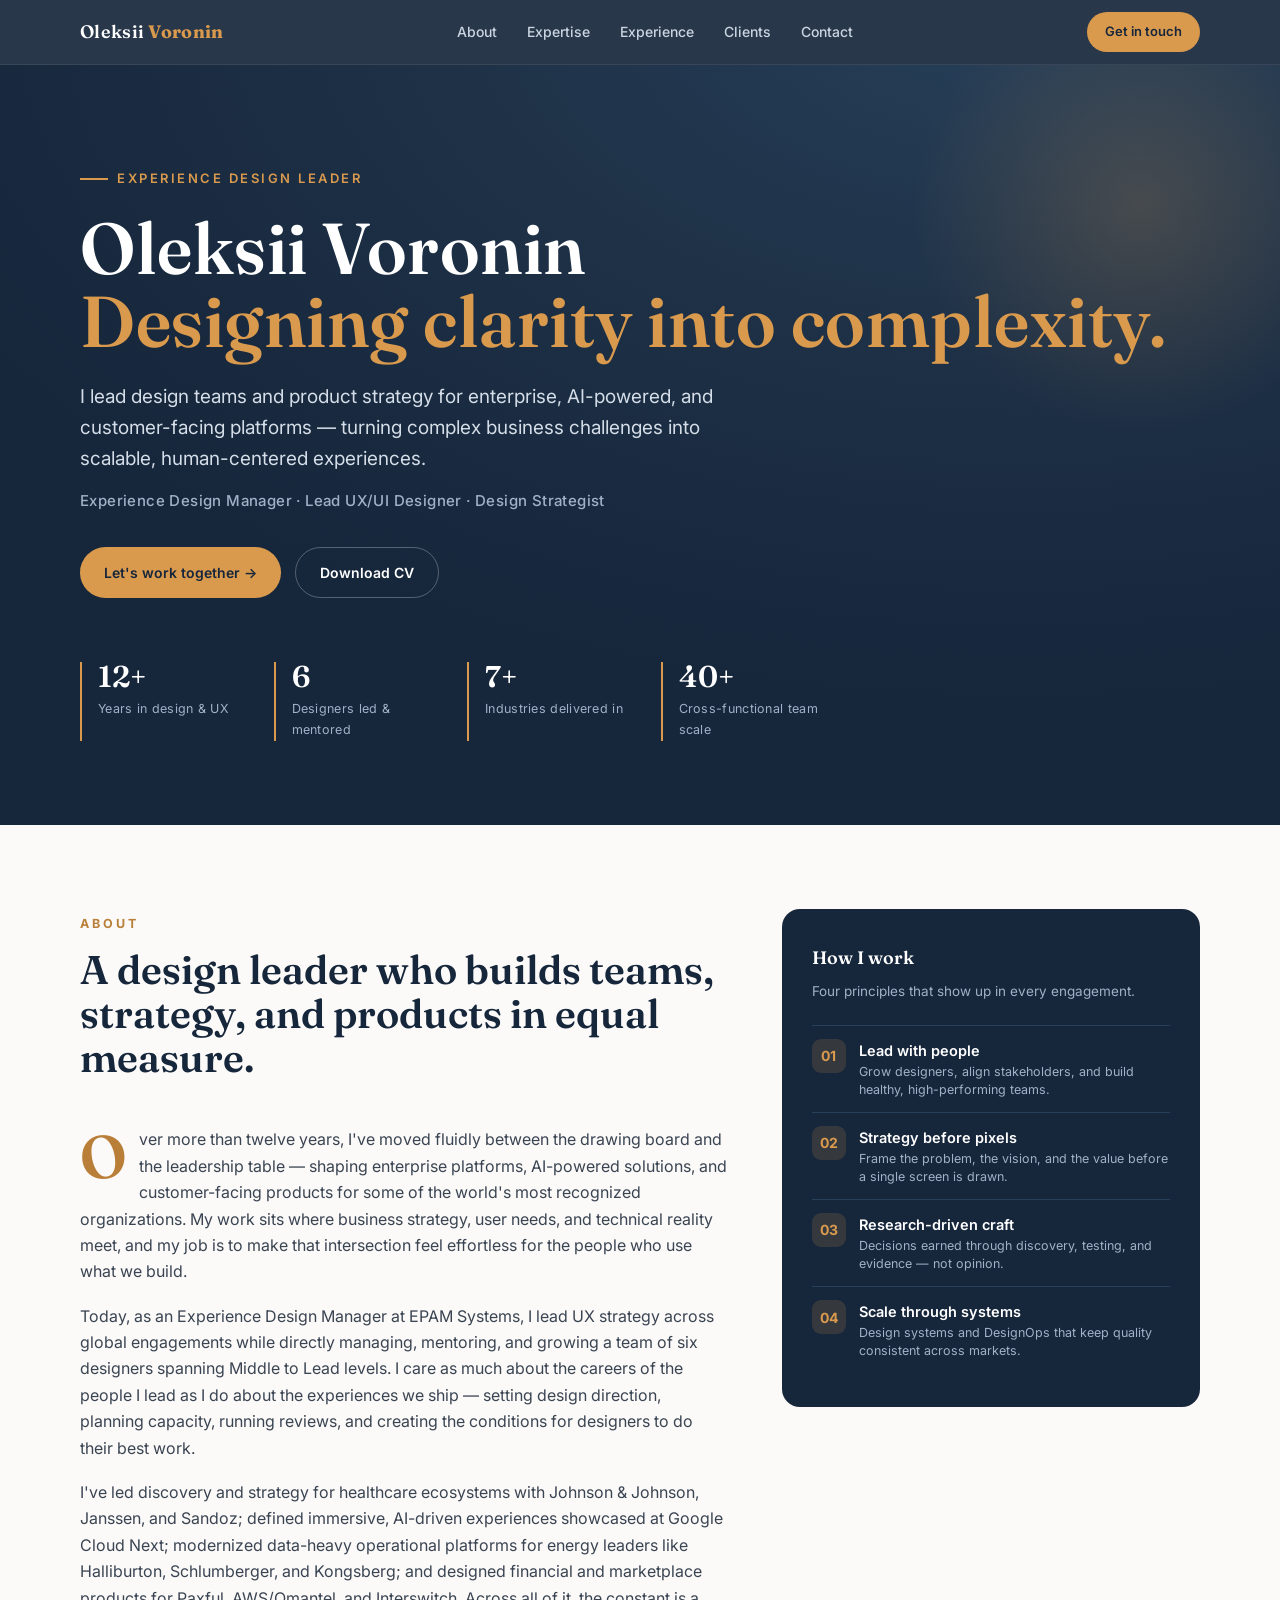
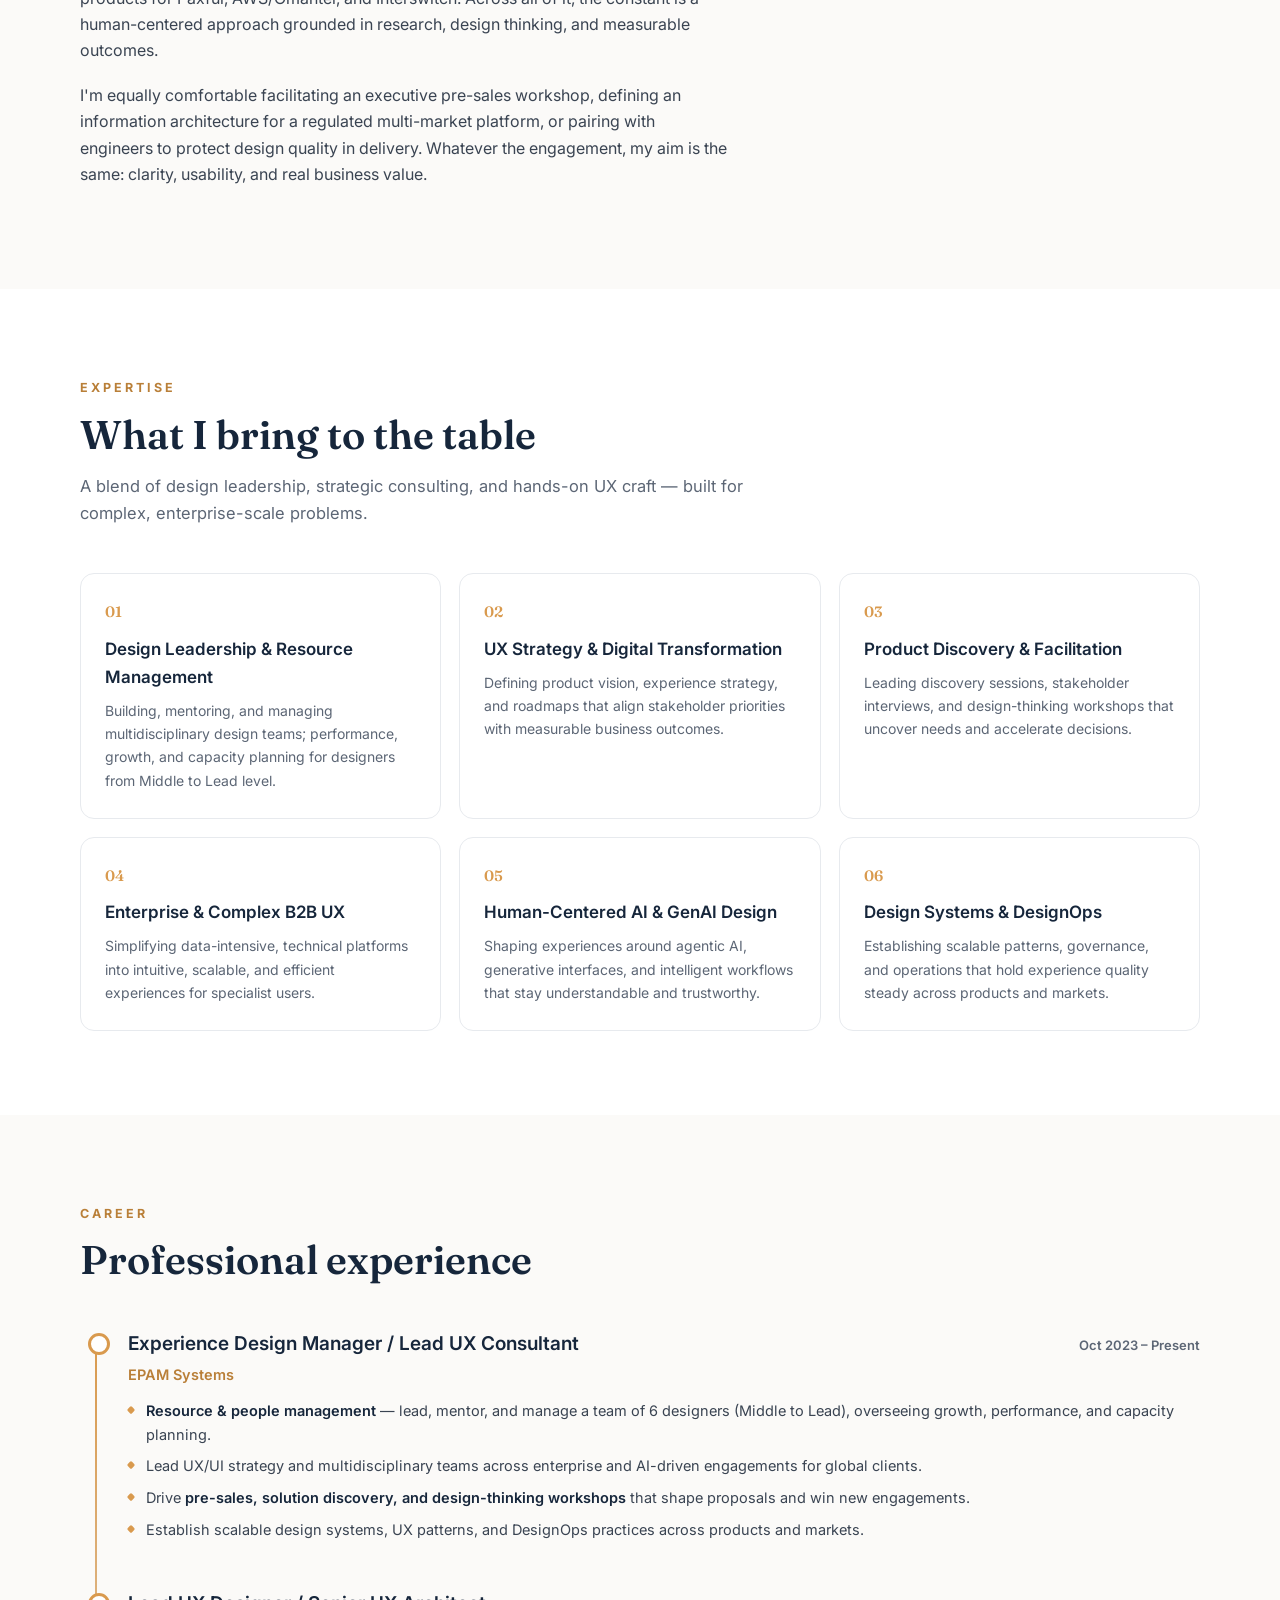
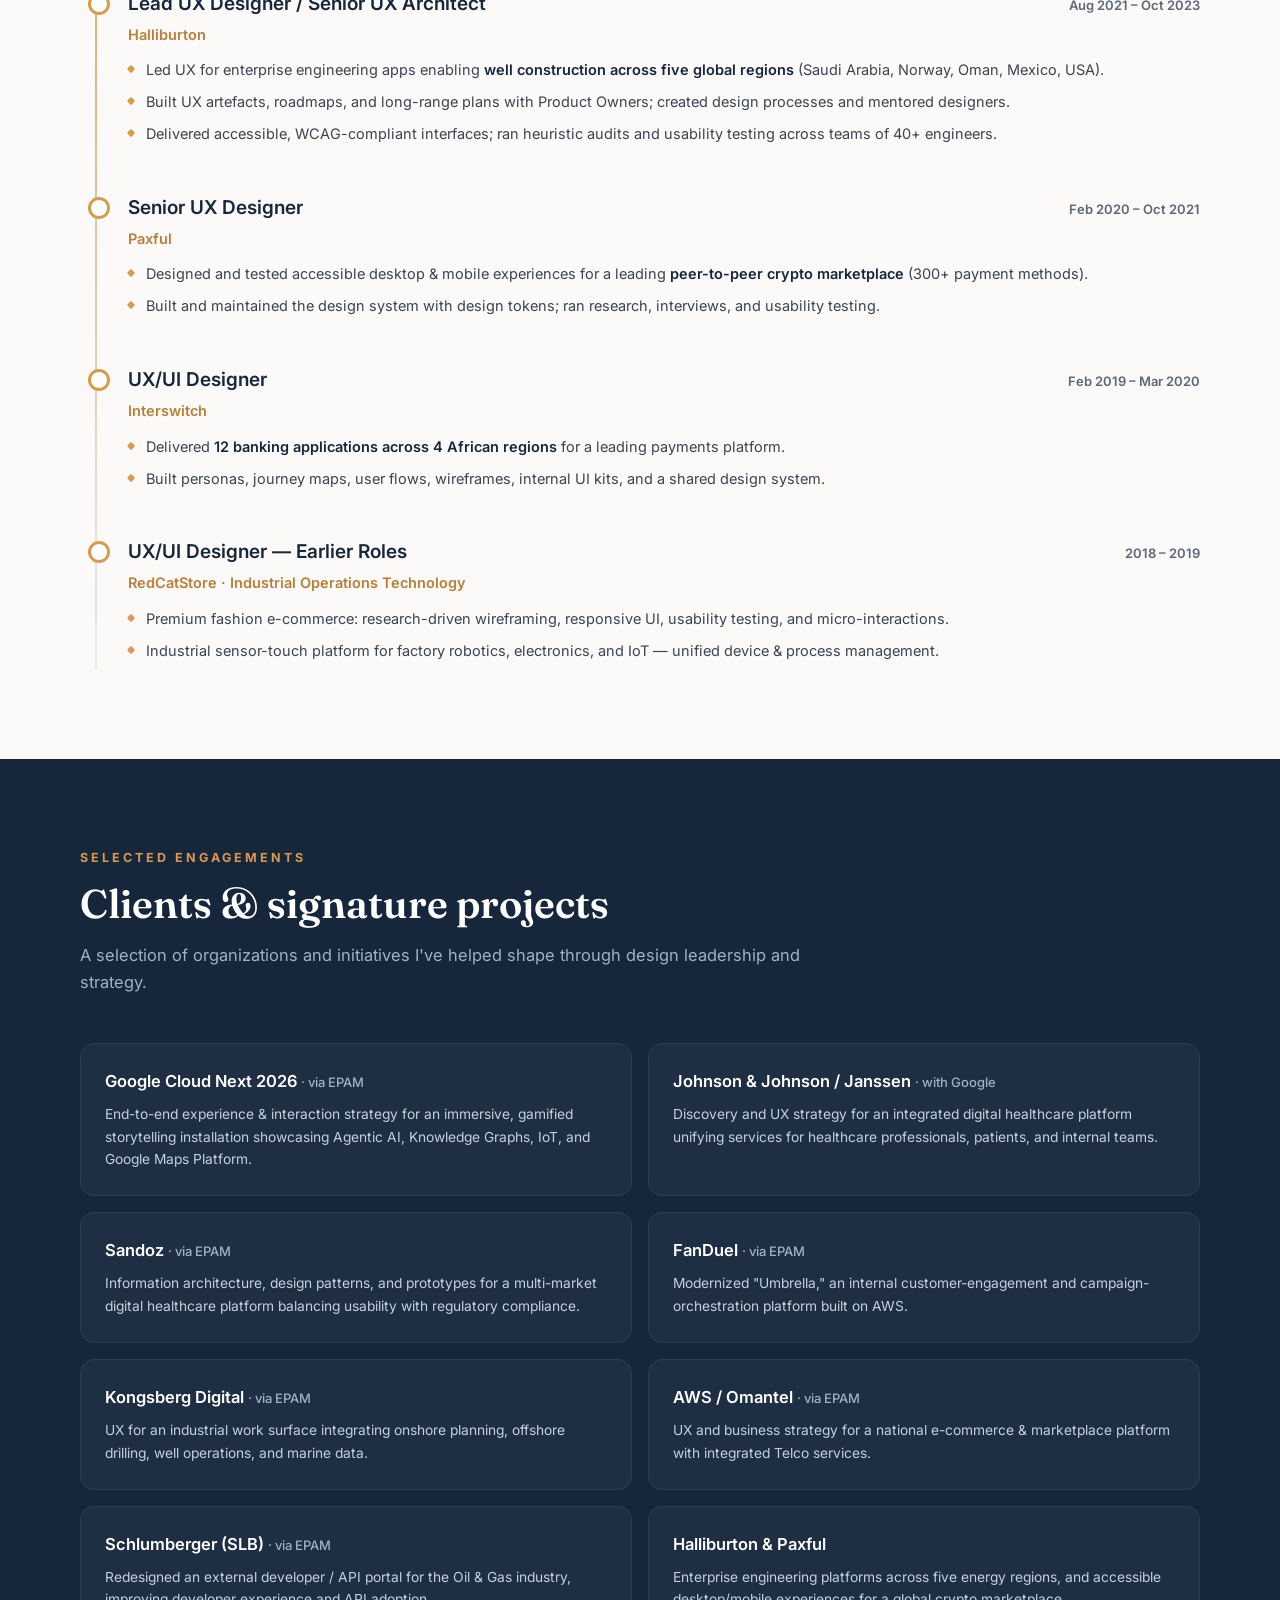
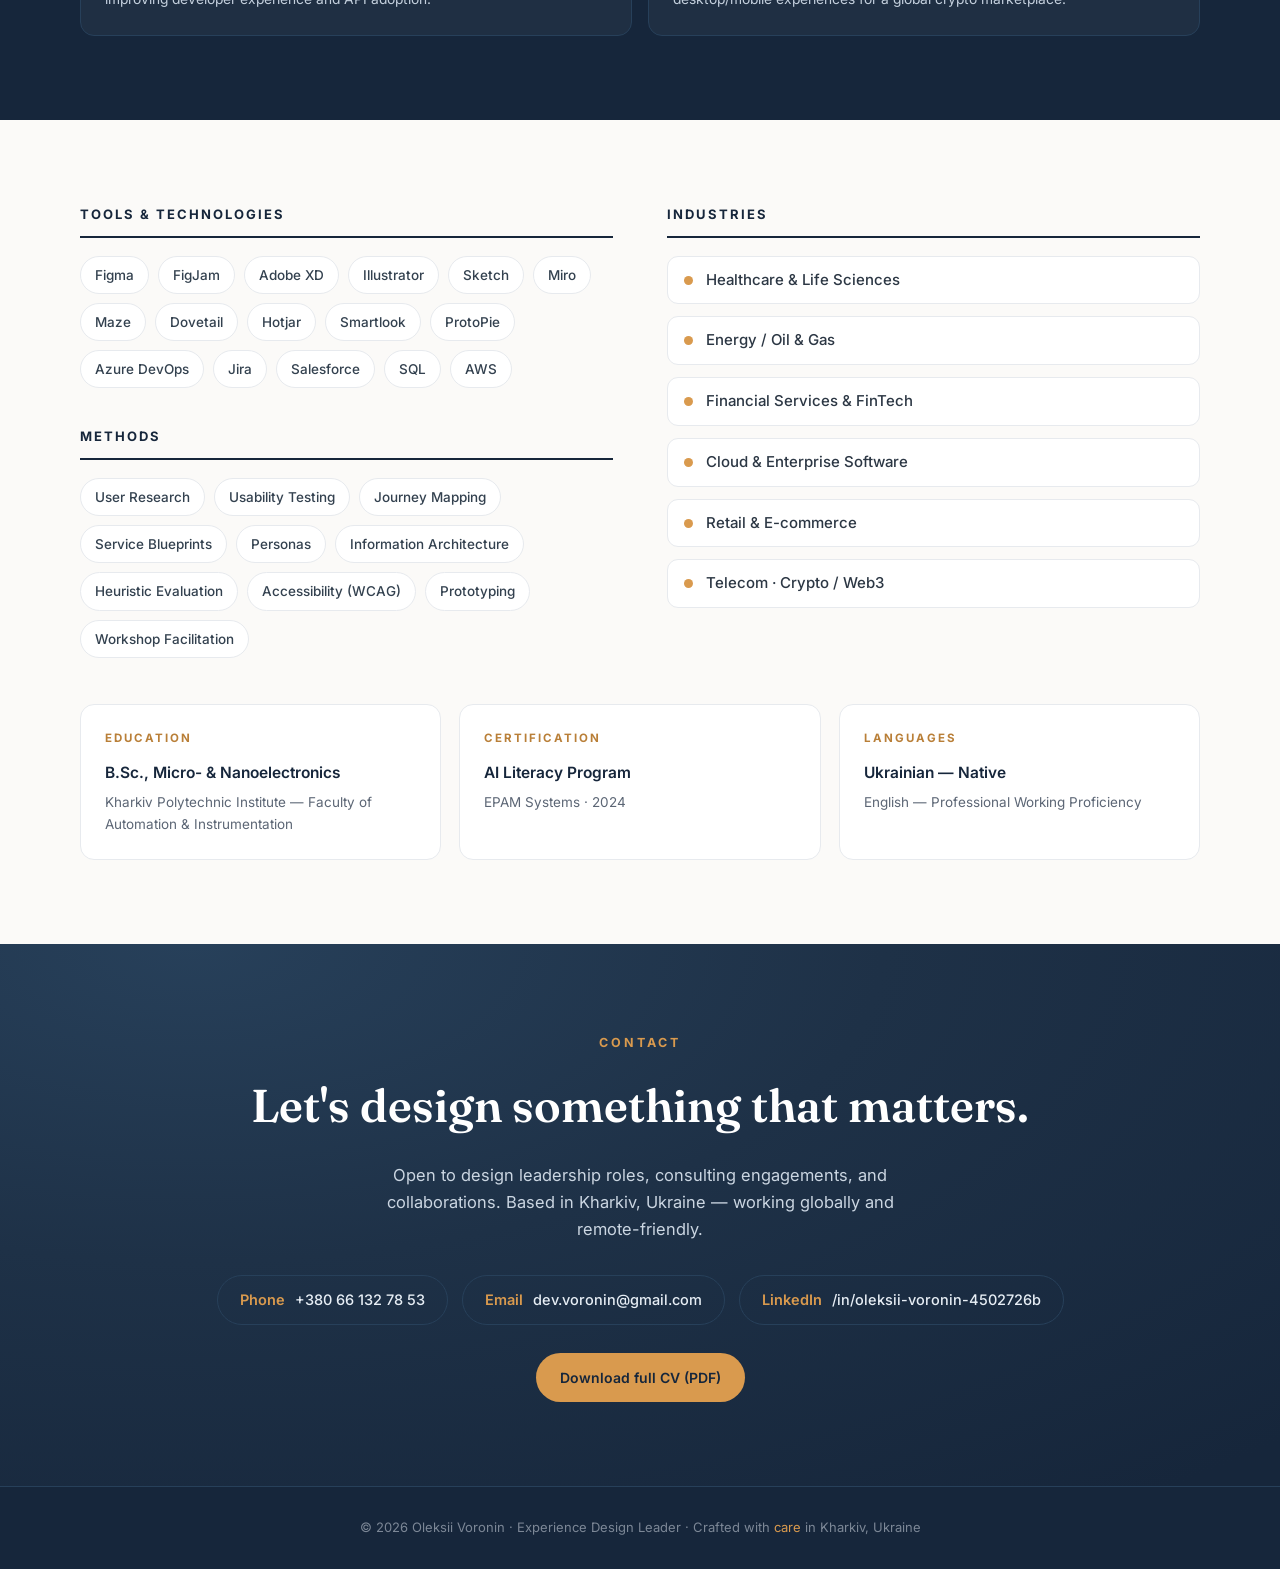
==== index.html @ dc17d619 "Add files via upload" ====
<!DOCTYPE html>
<html lang="en">
<head>
<meta charset="utf-8">
<meta name="viewport" content="width=device-width, initial-scale=1">
<title>Oleksii Voronin — Experience Design Leader</title>
<meta name="description" content="Oleksii Voronin — Experience Design Manager & Lead UX/UI Designer with 12+ years across enterprise, AI, and customer-facing products.">
<link rel="preconnect" href="https://fonts.googleapis.com">
<link rel="preconnect" href="https://fonts.gstatic.com" crossorigin>
<link href="https://fonts.googleapis.com/css2?family=Fraunces:opsz,wght@9..144,400;9..144,500;9..144,600;9..144,700&family=Inter:wght@400;500;600;700&display=swap" rel="stylesheet">
<style>
  :root{
    --ink:#16263B; --ink-2:#1E3147; --ink-3:#27405A;
    --accent:#D99A4E; --accent-deep:#B97F38; --accent-soft:#F2D9B5;
    --text:#222A35; --muted:#5C6675; --soft:#7C8796;
    --line:#E7EAEE; --bg:#FBFAF8; --card:#FFFFFF;
    --side-muted:#9FB2C6;
  }
  *{ box-sizing:border-box; margin:0; padding:0; }
  html{ scroll-behavior:smooth; }
  body{ font-family:'Inter',system-ui,sans-serif; color:var(--text); background:var(--bg); line-height:1.65; -webkit-font-smoothing:antialiased; }
  h1,h2,h3,.display{ font-family:'Fraunces',Georgia,serif; }
  a{ color:inherit; text-decoration:none; }
  .wrap{ width:min(1120px,92vw); margin:0 auto; }
  .accent{ color:var(--accent); }

  /* ---------- NAV ---------- */
  nav{ position:sticky; top:0; z-index:50; background:rgba(22,38,59,.92); backdrop-filter:blur(10px); border-bottom:1px solid rgba(255,255,255,.08); }
  nav .wrap{ display:flex; align-items:center; justify-content:space-between; height:64px; }
  .brand{ font-family:'Fraunces',serif; font-weight:600; color:#fff; font-size:18px; letter-spacing:.3px; }
  .brand b{ color:var(--accent); }
  .nav-links{ display:flex; gap:30px; }
  .nav-links a{ color:#CBD6E2; font-size:14px; font-weight:500; transition:color .2s; }
  .nav-links a:hover{ color:var(--accent); }
  .nav-cta{ background:var(--accent); color:var(--ink)!important; padding:9px 18px; border-radius:30px; font-weight:600; font-size:13px; transition:transform .2s,background .2s; }
  .nav-cta:hover{ background:var(--accent-soft); transform:translateY(-1px); }
  @media(max-width:760px){ .nav-links{ display:none; } }

  /* ---------- HERO ---------- */
  .hero{ position:relative; color:#fff; overflow:hidden;
    background:radial-gradient(120% 120% at 80% -10%, var(--ink-3) 0%, var(--ink-2) 38%, var(--ink) 78%); }
  .hero::after{ content:''; position:absolute; right:-120px; top:-120px; width:520px; height:520px; border-radius:50%;
    background:radial-gradient(circle, rgba(217,154,78,.20), transparent 62%); pointer-events:none; }
  .hero .wrap{ padding:96px 0 84px; position:relative; z-index:2; }
  .eyebrow{ display:inline-flex; align-items:center; gap:9px; color:var(--accent); font-size:13px; font-weight:600; letter-spacing:2.5px; text-transform:uppercase; margin-bottom:22px; }
  .eyebrow::before{ content:''; width:28px; height:2px; background:var(--accent); }
  .hero h1{ font-weight:600; font-size:clamp(40px,6.4vw,72px); line-height:1.02; letter-spacing:.5px; }
  .hero h1 .l2{ color:var(--accent); }
  .hero .lead{ margin-top:22px; max-width:640px; font-size:clamp(16px,2vw,19px); color:#D5DEE8; font-weight:400; }
  .hero .role-line{ margin-top:14px; font-size:15px; color:var(--side-muted); font-weight:500; letter-spacing:.4px; }
  .hero-cta{ margin-top:34px; display:flex; gap:14px; flex-wrap:wrap; }
  .btn{ display:inline-flex; align-items:center; gap:9px; padding:13px 24px; border-radius:32px; font-weight:600; font-size:14px; transition:transform .2s,background .2s,border-color .2s; }
  .btn-primary{ background:var(--accent); color:var(--ink); }
  .btn-primary:hover{ background:var(--accent-soft); transform:translateY(-2px); }
  .btn-ghost{ border:1.5px solid rgba(255,255,255,.28); color:#fff; }
  .btn-ghost:hover{ border-color:var(--accent); color:var(--accent); transform:translateY(-2px); }

  .stats{ margin-top:64px; display:grid; grid-template-columns:repeat(4,1fr); gap:14px; max-width:760px; }
  .stat{ border-left:2px solid var(--accent); padding-left:16px; }
  .stat .n{ font-family:'Fraunces',serif; font-weight:600; font-size:30px; color:#fff; line-height:1; }
  .stat .t{ font-size:12.5px; color:var(--side-muted); margin-top:7px; letter-spacing:.3px; }
  @media(max-width:680px){ .stats{ grid-template-columns:repeat(2,1fr); gap:26px 14px; } }

  /* ---------- SECTIONS ---------- */
  section{ padding:84px 0; }
  .sec-head{ margin-bottom:46px; max-width:720px; }
  .kicker{ display:inline-block; color:var(--accent-deep); font-size:12.5px; font-weight:700; letter-spacing:3px; text-transform:uppercase; margin-bottom:14px; }
  .sec-head h2{ font-size:clamp(28px,4vw,40px); font-weight:600; color:var(--ink); line-height:1.1; }
  .sec-head p{ margin-top:16px; color:var(--muted); font-size:16.5px; }

  /* ABOUT */
  .about-grid{ display:grid; grid-template-columns:1.55fr 1fr; gap:54px; align-items:start; }
  @media(max-width:860px){ .about-grid{ grid-template-columns:1fr; gap:40px; } }
  .about-body p{ color:#3A4452; font-size:16px; margin-bottom:18px; }
  .about-body p:first-child::first-letter{ font-family:'Fraunces',serif; font-weight:600; font-size:60px; float:left; line-height:.82; padding:6px 12px 0 0; color:var(--accent-deep); }
  .pillars{ background:var(--ink); border-radius:18px; padding:34px 30px; color:#fff; position:sticky; top:88px; }
  .pillars h3{ font-size:18px; font-weight:600; margin-bottom:8px; }
  .pillars .ps{ color:var(--side-muted); font-size:13.5px; margin-bottom:22px; }
  .pill{ display:flex; gap:13px; padding:13px 0; border-top:1px solid var(--ink-3); }
  .pill .ic{ flex:0 0 34px; height:34px; border-radius:9px; background:rgba(217,154,78,.16); color:var(--accent); display:flex; align-items:center; justify-content:center; font-weight:700; font-size:14px; }
  .pill .pt{ font-weight:600; font-size:14.5px; }
  .pill .pd{ color:var(--side-muted); font-size:12.5px; line-height:1.45; }

  /* EXPERTISE */
  .exp-wrap{ background:#fff; }
  .grid3{ display:grid; grid-template-columns:repeat(3,1fr); gap:18px; }
  @media(max-width:860px){ .grid3{ grid-template-columns:1fr; } }
  .ecard{ background:var(--card); border:1px solid var(--line); border-radius:14px; padding:26px 24px; transition:transform .22s,box-shadow .22s,border-color .22s; }
  .ecard:hover{ transform:translateY(-4px); box-shadow:0 18px 40px -22px rgba(22,38,59,.35); border-color:var(--accent-soft); }
  .ecard .num{ font-family:'Fraunces',serif; color:var(--accent); font-size:15px; font-weight:600; }
  .ecard h3{ font-family:'Inter',sans-serif; font-size:17px; font-weight:600; color:var(--ink); margin:10px 0 8px; }
  .ecard p{ color:var(--muted); font-size:14px; }

  /* EXPERIENCE TIMELINE */
  .tl{ position:relative; margin-left:8px; }
  .tl::before{ content:''; position:absolute; left:7px; top:6px; bottom:6px; width:2px; background:linear-gradient(var(--accent),var(--line)); }
  .titem{ position:relative; padding:0 0 38px 40px; }
  .titem::before{ content:''; position:absolute; left:0; top:5px; width:16px; height:16px; border-radius:50%; background:#fff; border:3px solid var(--accent); }
  .titem:last-child{ padding-bottom:4px; }
  .t-top{ display:flex; justify-content:space-between; gap:16px; flex-wrap:wrap; align-items:baseline; }
  .t-role{ font-size:19px; font-weight:600; color:var(--ink); font-family:'Inter',sans-serif; }
  .t-date{ font-size:13px; color:var(--muted); font-weight:600; white-space:nowrap; }
  .t-org{ color:var(--accent-deep); font-weight:600; font-size:14.5px; margin:3px 0 12px; }
  .t-list{ list-style:none; }
  .t-list li{ position:relative; padding-left:18px; margin-bottom:8px; color:#3A4452; font-size:14.5px; }
  .t-list li::before{ content:''; position:absolute; left:0; top:8px; width:6px; height:6px; background:var(--accent); border-radius:1.5px; transform:rotate(45deg); }
  .t-list li b{ color:var(--ink); font-weight:600; }

  /* ENGAGEMENTS */
  .eng-wrap{ background:var(--ink); color:#fff; }
  .eng-wrap .kicker{ color:var(--accent); }
  .eng-wrap .sec-head h2{ color:#fff; }
  .eng-wrap .sec-head p{ color:var(--side-muted); }
  .grid2{ display:grid; grid-template-columns:repeat(2,1fr); gap:16px; }
  @media(max-width:760px){ .grid2{ grid-template-columns:1fr; } }
  .gcard{ background:rgba(255,255,255,.04); border:1px solid var(--ink-3); border-radius:14px; padding:24px; transition:background .22s,transform .22s,border-color .22s; }
  .gcard:hover{ background:rgba(217,154,78,.08); border-color:var(--accent); transform:translateY(-3px); }
  .gcard .cli{ font-size:16.5px; font-weight:600; color:#fff; }
  .gcard .cli .via{ color:var(--side-muted); font-weight:500; font-size:13px; }
  .gcard p{ color:#C4D0DD; font-size:13.8px; margin-top:8px; }

  /* SKILLS / INDUSTRIES split */
  .split{ display:grid; grid-template-columns:1fr 1fr; gap:54px; }
  @media(max-width:860px){ .split{ grid-template-columns:1fr; gap:40px; } }
  .mini-h{ font-size:13px; font-weight:700; letter-spacing:2px; text-transform:uppercase; color:var(--ink); margin-bottom:18px; padding-bottom:10px; border-bottom:2px solid var(--ink); }
  .chips{ display:flex; flex-wrap:wrap; gap:9px; }
  .c{ border:1px solid var(--line); background:#fff; color:#33414F; font-size:13.5px; font-weight:500; padding:7px 14px; border-radius:30px; transition:border-color .2s,color .2s; }
  .c:hover{ border-color:var(--accent); color:var(--accent-deep); }
  .ind-list{ display:grid; gap:12px; }
  .ind{ display:flex; align-items:center; gap:13px; font-size:15px; color:#2C3744; font-weight:500; padding:11px 16px; background:#fff; border:1px solid var(--line); border-radius:11px; }
  .ind .dot{ width:9px; height:9px; border-radius:50%; background:var(--accent); flex:none; }

  /* FACTS strip (edu/lang/cert) */
  .facts{ display:grid; grid-template-columns:repeat(3,1fr); gap:18px; margin-top:46px; }
  @media(max-width:760px){ .facts{ grid-template-columns:1fr; } }
  .fact{ background:#fff; border:1px solid var(--line); border-radius:14px; padding:24px; }
  .fact .fh{ color:var(--accent-deep); font-size:11.5px; font-weight:700; letter-spacing:2px; text-transform:uppercase; margin-bottom:12px; }
  .fact .fm{ font-weight:600; color:var(--ink); font-size:15.5px; }
  .fact .fs{ color:var(--muted); font-size:13.5px; margin-top:5px; }

  /* CONTACT */
  .contact{ background:radial-gradient(120% 130% at 15% 0%, var(--ink-3), var(--ink-2) 45%, var(--ink)); color:#fff; text-align:center; }
  .contact h2{ font-size:clamp(30px,4.5vw,46px); font-weight:600; }
  .contact p{ color:#CBD6E2; max-width:520px; margin:18px auto 32px; font-size:16.5px; }
  .contact-row{ display:flex; gap:14px; justify-content:center; flex-wrap:wrap; margin-bottom:28px; }
  .pill-link{ display:inline-flex; align-items:center; gap:10px; border:1.5px solid var(--ink-3); border-radius:32px; padding:12px 22px; font-size:14.5px; color:#E7EEF5; font-weight:500; transition:border-color .2s,background .2s; }
  .pill-link:hover{ border-color:var(--accent); background:rgba(217,154,78,.1); }
  .pill-link b{ color:var(--accent); font-weight:600; }
  footer{ text-align:center; color:var(--soft); font-size:13px; padding:30px 0; background:var(--ink); border-top:1px solid var(--ink-3); }
  footer .accent{ color:var(--accent); }

  /* reveal animation */
  .reveal{ opacity:0; transform:translateY(22px); transition:opacity .7s ease,transform .7s ease; }
  .reveal.in{ opacity:1; transform:none; }
</style>
</head>
<body>

<nav>
  <div class="wrap">
    <div class="brand">Oleksii <b>Voronin</b></div>
    <div class="nav-links">
      <a href="#about">About</a>
      <a href="#expertise">Expertise</a>
      <a href="#experience">Experience</a>
      <a href="#work">Clients</a>
      <a href="#contact">Contact</a>
    </div>
    <a class="nav-cta" href="#contact">Get in touch</a>
  </div>
</nav>

<!-- HERO -->
<header class="hero">
  <div class="wrap">
    <div class="eyebrow">Experience Design Leader</div>
    <h1>Oleksii Voronin<br><span class="l2">Designing clarity into complexity.</span></h1>
    <p class="lead">I lead design teams and product strategy for enterprise, AI-powered, and customer-facing platforms — turning complex business challenges into scalable, human-centered experiences.</p>
    <div class="role-line">Experience Design Manager · Lead UX/UI Designer · Design Strategist</div>
    <div class="hero-cta">
      <a class="btn btn-primary" href="#contact">Let's work together →</a>
      <a class="btn btn-ghost" href="Oleksii_Voronin_CV.pdf" download>Download CV</a>
    </div>
    <div class="stats">
      <div class="stat"><div class="n">12+</div><div class="t">Years in design &amp; UX</div></div>
      <div class="stat"><div class="n">6</div><div class="t">Designers led &amp; mentored</div></div>
      <div class="stat"><div class="n">7+</div><div class="t">Industries delivered in</div></div>
      <div class="stat"><div class="n">40+</div><div class="t">Cross-functional team scale</div></div>
    </div>
  </div>
</header>

<!-- ABOUT -->
<section id="about">
  <div class="wrap">
    <div class="about-grid">
      <div>
        <div class="sec-head reveal">
          <span class="kicker">About</span>
          <h2>A design leader who builds teams, strategy, and products in equal measure.</h2>
        </div>
        <div class="about-body reveal">
          <p>Over more than twelve years, I've moved fluidly between the drawing board and the leadership table — shaping enterprise platforms, AI-powered solutions, and customer-facing products for some of the world's most recognized organizations. My work sits where business strategy, user needs, and technical reality meet, and my job is to make that intersection feel effortless for the people who use what we build.</p>
          <p>Today, as an Experience Design Manager at EPAM Systems, I lead UX strategy across global engagements while directly managing, mentoring, and growing a team of six designers spanning Middle to Lead levels. I care as much about the careers of the people I lead as I do about the experiences we ship — setting design direction, planning capacity, running reviews, and creating the conditions for designers to do their best work.</p>
          <p>I've led discovery and strategy for healthcare ecosystems with Johnson &amp; Johnson, Janssen, and Sandoz; defined immersive, AI-driven experiences showcased at Google Cloud Next; modernized data-heavy operational platforms for energy leaders like Halliburton, Schlumberger, and Kongsberg; and designed financial and marketplace products for Paxful, AWS/Omantel, and Interswitch. Across all of it, the constant is a human-centered approach grounded in research, design thinking, and measurable outcomes.</p>
          <p>I'm equally comfortable facilitating an executive pre-sales workshop, defining an information architecture for a regulated multi-market platform, or pairing with engineers to protect design quality in delivery. Whatever the engagement, my aim is the same: clarity, usability, and real business value.</p>
        </div>
      </div>
      <aside class="pillars reveal">
        <h3>How I work</h3>
        <div class="ps">Four principles that show up in every engagement.</div>
        <div class="pill"><div class="ic">01</div><div><div class="pt">Lead with people</div><div class="pd">Grow designers, align stakeholders, and build healthy, high-performing teams.</div></div></div>
        <div class="pill"><div class="ic">02</div><div><div class="pt">Strategy before pixels</div><div class="pd">Frame the problem, the vision, and the value before a single screen is drawn.</div></div></div>
        <div class="pill"><div class="ic">03</div><div><div class="pt">Research-driven craft</div><div class="pd">Decisions earned through discovery, testing, and evidence — not opinion.</div></div></div>
        <div class="pill"><div class="ic">04</div><div><div class="pt">Scale through systems</div><div class="pd">Design systems and DesignOps that keep quality consistent across markets.</div></div></div>
      </aside>
    </div>
  </div>
</section>

<!-- EXPERTISE -->
<section id="expertise" class="exp-wrap">
  <div class="wrap">
    <div class="sec-head reveal">
      <span class="kicker">Expertise</span>
      <h2>What I bring to the table</h2>
      <p>A blend of design leadership, strategic consulting, and hands-on UX craft — built for complex, enterprise-scale problems.</p>
    </div>
    <div class="grid3">
      <div class="ecard reveal"><div class="num">01</div><h3>Design Leadership &amp; Resource Management</h3><p>Building, mentoring, and managing multidisciplinary design teams; performance, growth, and capacity planning for designers from Middle to Lead level.</p></div>
      <div class="ecard reveal"><div class="num">02</div><h3>UX Strategy &amp; Digital Transformation</h3><p>Defining product vision, experience strategy, and roadmaps that align stakeholder priorities with measurable business outcomes.</p></div>
      <div class="ecard reveal"><div class="num">03</div><h3>Product Discovery &amp; Facilitation</h3><p>Leading discovery sessions, stakeholder interviews, and design-thinking workshops that uncover needs and accelerate decisions.</p></div>
      <div class="ecard reveal"><div class="num">04</div><h3>Enterprise &amp; Complex B2B UX</h3><p>Simplifying data-intensive, technical platforms into intuitive, scalable, and efficient experiences for specialist users.</p></div>
      <div class="ecard reveal"><div class="num">05</div><h3>Human-Centered AI &amp; GenAI Design</h3><p>Shaping experiences around agentic AI, generative interfaces, and intelligent workflows that stay understandable and trustworthy.</p></div>
      <div class="ecard reveal"><div class="num">06</div><h3>Design Systems &amp; DesignOps</h3><p>Establishing scalable patterns, governance, and operations that hold experience quality steady across products and markets.</p></div>
    </div>
  </div>
</section>

<!-- EXPERIENCE -->
<section id="experience">
  <div class="wrap">
    <div class="sec-head reveal">
      <span class="kicker">Career</span>
      <h2>Professional experience</h2>
    </div>
    <div class="tl">
      <div class="titem reveal">
        <div class="t-top"><div class="t-role">Experience Design Manager / Lead UX Consultant</div><div class="t-date">Oct 2023 – Present</div></div>
        <div class="t-org">EPAM Systems</div>
        <ul class="t-list">
          <li><b>Resource &amp; people management</b> — lead, mentor, and manage a team of 6 designers (Middle to Lead), overseeing growth, performance, and capacity planning.</li>
          <li>Lead UX/UI strategy and multidisciplinary teams across enterprise and AI-driven engagements for global clients.</li>
          <li>Drive <b>pre-sales, solution discovery, and design-thinking workshops</b> that shape proposals and win new engagements.</li>
          <li>Establish scalable design systems, UX patterns, and DesignOps practices across products and markets.</li>
        </ul>
      </div>
      <div class="titem reveal">
        <div class="t-top"><div class="t-role">Lead UX Designer / Senior UX Architect</div><div class="t-date">Aug 2021 – Oct 2023</div></div>
        <div class="t-org">Halliburton</div>
        <ul class="t-list">
          <li>Led UX for enterprise engineering apps enabling <b>well construction across five global regions</b> (Saudi Arabia, Norway, Oman, Mexico, USA).</li>
          <li>Built UX artefacts, roadmaps, and long-range plans with Product Owners; created design processes and mentored designers.</li>
          <li>Delivered accessible, WCAG-compliant interfaces; ran heuristic audits and usability testing across teams of 40+ engineers.</li>
        </ul>
      </div>
      <div class="titem reveal">
        <div class="t-top"><div class="t-role">Senior UX Designer</div><div class="t-date">Feb 2020 – Oct 2021</div></div>
        <div class="t-org">Paxful</div>
        <ul class="t-list">
          <li>Designed and tested accessible desktop &amp; mobile experiences for a leading <b>peer-to-peer crypto marketplace</b> (300+ payment methods).</li>
          <li>Built and maintained the design system with design tokens; ran research, interviews, and usability testing.</li>
        </ul>
      </div>
      <div class="titem reveal">
        <div class="t-top"><div class="t-role">UX/UI Designer</div><div class="t-date">Feb 2019 – Mar 2020</div></div>
        <div class="t-org">Interswitch</div>
        <ul class="t-list">
          <li>Delivered <b>12 banking applications across 4 African regions</b> for a leading payments platform.</li>
          <li>Built personas, journey maps, user flows, wireframes, internal UI kits, and a shared design system.</li>
        </ul>
      </div>
      <div class="titem reveal">
        <div class="t-top"><div class="t-role">UX/UI Designer — Earlier Roles</div><div class="t-date">2018 – 2019</div></div>
        <div class="t-org">RedCatStore · Industrial Operations Technology</div>
        <ul class="t-list">
          <li>Premium fashion e-commerce: research-driven wireframing, responsive UI, usability testing, and micro-interactions.</li>
          <li>Industrial sensor-touch platform for factory robotics, electronics, and IoT — unified device &amp; process management.</li>
        </ul>
      </div>
    </div>
  </div>
</section>

<!-- ENGAGEMENTS / CLIENTS -->
<section id="work" class="eng-wrap">
  <div class="wrap">
    <div class="sec-head reveal">
      <span class="kicker">Selected Engagements</span>
      <h2>Clients &amp; signature projects</h2>
      <p>A selection of organizations and initiatives I've helped shape through design leadership and strategy.</p>
    </div>
    <div class="grid2">
      <div class="gcard reveal"><div class="cli">Google Cloud Next 2026 <span class="via">· via EPAM</span></div><p>End-to-end experience &amp; interaction strategy for an immersive, gamified storytelling installation showcasing Agentic AI, Knowledge Graphs, IoT, and Google Maps Platform.</p></div>
      <div class="gcard reveal"><div class="cli">Johnson &amp; Johnson / Janssen <span class="via">· with Google</span></div><p>Discovery and UX strategy for an integrated digital healthcare platform unifying services for healthcare professionals, patients, and internal teams.</p></div>
      <div class="gcard reveal"><div class="cli">Sandoz <span class="via">· via EPAM</span></div><p>Information architecture, design patterns, and prototypes for a multi-market digital healthcare platform balancing usability with regulatory compliance.</p></div>
      <div class="gcard reveal"><div class="cli">FanDuel <span class="via">· via EPAM</span></div><p>Modernized "Umbrella," an internal customer-engagement and campaign-orchestration platform built on AWS.</p></div>
      <div class="gcard reveal"><div class="cli">Kongsberg Digital <span class="via">· via EPAM</span></div><p>UX for an industrial work surface integrating onshore planning, offshore drilling, well operations, and marine data.</p></div>
      <div class="gcard reveal"><div class="cli">AWS / Omantel <span class="via">· via EPAM</span></div><p>UX and business strategy for a national e-commerce &amp; marketplace platform with integrated Telco services.</p></div>
      <div class="gcard reveal"><div class="cli">Schlumberger (SLB) <span class="via">· via EPAM</span></div><p>Redesigned an external developer / API portal for the Oil &amp; Gas industry, improving developer experience and API adoption.</p></div>
      <div class="gcard reveal"><div class="cli">Halliburton &amp; Paxful</div><p>Enterprise engineering platforms across five energy regions, and accessible desktop/mobile experiences for a global crypto marketplace.</p></div>
    </div>
  </div>
</section>

<!-- SKILLS + INDUSTRIES -->
<section id="skills">
  <div class="wrap">
    <div class="split">
      <div class="reveal">
        <div class="mini-h">Tools &amp; Technologies</div>
        <div class="chips">
          <span class="c">Figma</span><span class="c">FigJam</span><span class="c">Adobe XD</span><span class="c">Illustrator</span><span class="c">Sketch</span><span class="c">Miro</span><span class="c">Maze</span><span class="c">Dovetail</span><span class="c">Hotjar</span><span class="c">Smartlook</span><span class="c">ProtoPie</span><span class="c">Azure DevOps</span><span class="c">Jira</span><span class="c">Salesforce</span><span class="c">SQL</span><span class="c">AWS</span>
        </div>
        <div class="mini-h" style="margin-top:38px;">Methods</div>
        <div class="chips">
          <span class="c">User Research</span><span class="c">Usability Testing</span><span class="c">Journey Mapping</span><span class="c">Service Blueprints</span><span class="c">Personas</span><span class="c">Information Architecture</span><span class="c">Heuristic Evaluation</span><span class="c">Accessibility (WCAG)</span><span class="c">Prototyping</span><span class="c">Workshop Facilitation</span>
        </div>
      </div>
      <div class="reveal">
        <div class="mini-h">Industries</div>
        <div class="ind-list">
          <div class="ind"><span class="dot"></span>Healthcare &amp; Life Sciences</div>
          <div class="ind"><span class="dot"></span>Energy / Oil &amp; Gas</div>
          <div class="ind"><span class="dot"></span>Financial Services &amp; FinTech</div>
          <div class="ind"><span class="dot"></span>Cloud &amp; Enterprise Software</div>
          <div class="ind"><span class="dot"></span>Retail &amp; E-commerce</div>
          <div class="ind"><span class="dot"></span>Telecom · Crypto / Web3</div>
        </div>
      </div>
    </div>

    <div class="facts">
      <div class="fact reveal"><div class="fh">Education</div><div class="fm">B.Sc., Micro- &amp; Nanoelectronics</div><div class="fs">Kharkiv Polytechnic Institute — Faculty of Automation &amp; Instrumentation</div></div>
      <div class="fact reveal"><div class="fh">Certification</div><div class="fm">AI Literacy Program</div><div class="fs">EPAM Systems · 2024</div></div>
      <div class="fact reveal"><div class="fh">Languages</div><div class="fm">Ukrainian — Native</div><div class="fs">English — Professional Working Proficiency</div></div>
    </div>
  </div>
</section>

<!-- CONTACT -->
<section id="contact" class="contact">
  <div class="wrap">
    <div class="reveal">
      <span class="kicker" style="color:var(--accent)">Contact</span>
      <h2>Let's design something that matters.</h2>
      <p>Open to design leadership roles, consulting engagements, and collaborations. Based in Kharkiv, Ukraine — working globally and remote-friendly.</p>
      <div class="contact-row">
        <a class="pill-link" href="tel:+380661327853"><b>Phone</b> +380 66 132 78 53</a>
        <a class="pill-link" href="mailto:dev.voronin@gmail.com"><b>Email</b> dev.voronin@gmail.com</a>
        <a class="pill-link" href="https://www.linkedin.com/in/oleksii-voronin-4502726b" target="_blank" rel="noopener"><b>LinkedIn</b> /in/oleksii-voronin-4502726b</a>
      </div>
      <a class="btn btn-primary" href="Oleksii_Voronin_CV.pdf" download>Download full CV (PDF)</a>
    </div>
  </div>
</section>

<footer>© 2026 Oleksii Voronin · Experience Design Leader · Crafted with <span class="accent">care</span> in Kharkiv, Ukraine</footer>

<script>
  const io = new IntersectionObserver((entries)=>{
    entries.forEach(e=>{ if(e.isIntersecting){ e.target.classList.add('in'); io.unobserve(e.target); } });
  }, { threshold:0.12 });
  document.querySelectorAll('.reveal').forEach((el,i)=>{ el.style.transitionDelay = (i%3*0.06)+'s'; io.observe(el); });
</script>
</body>
</html>
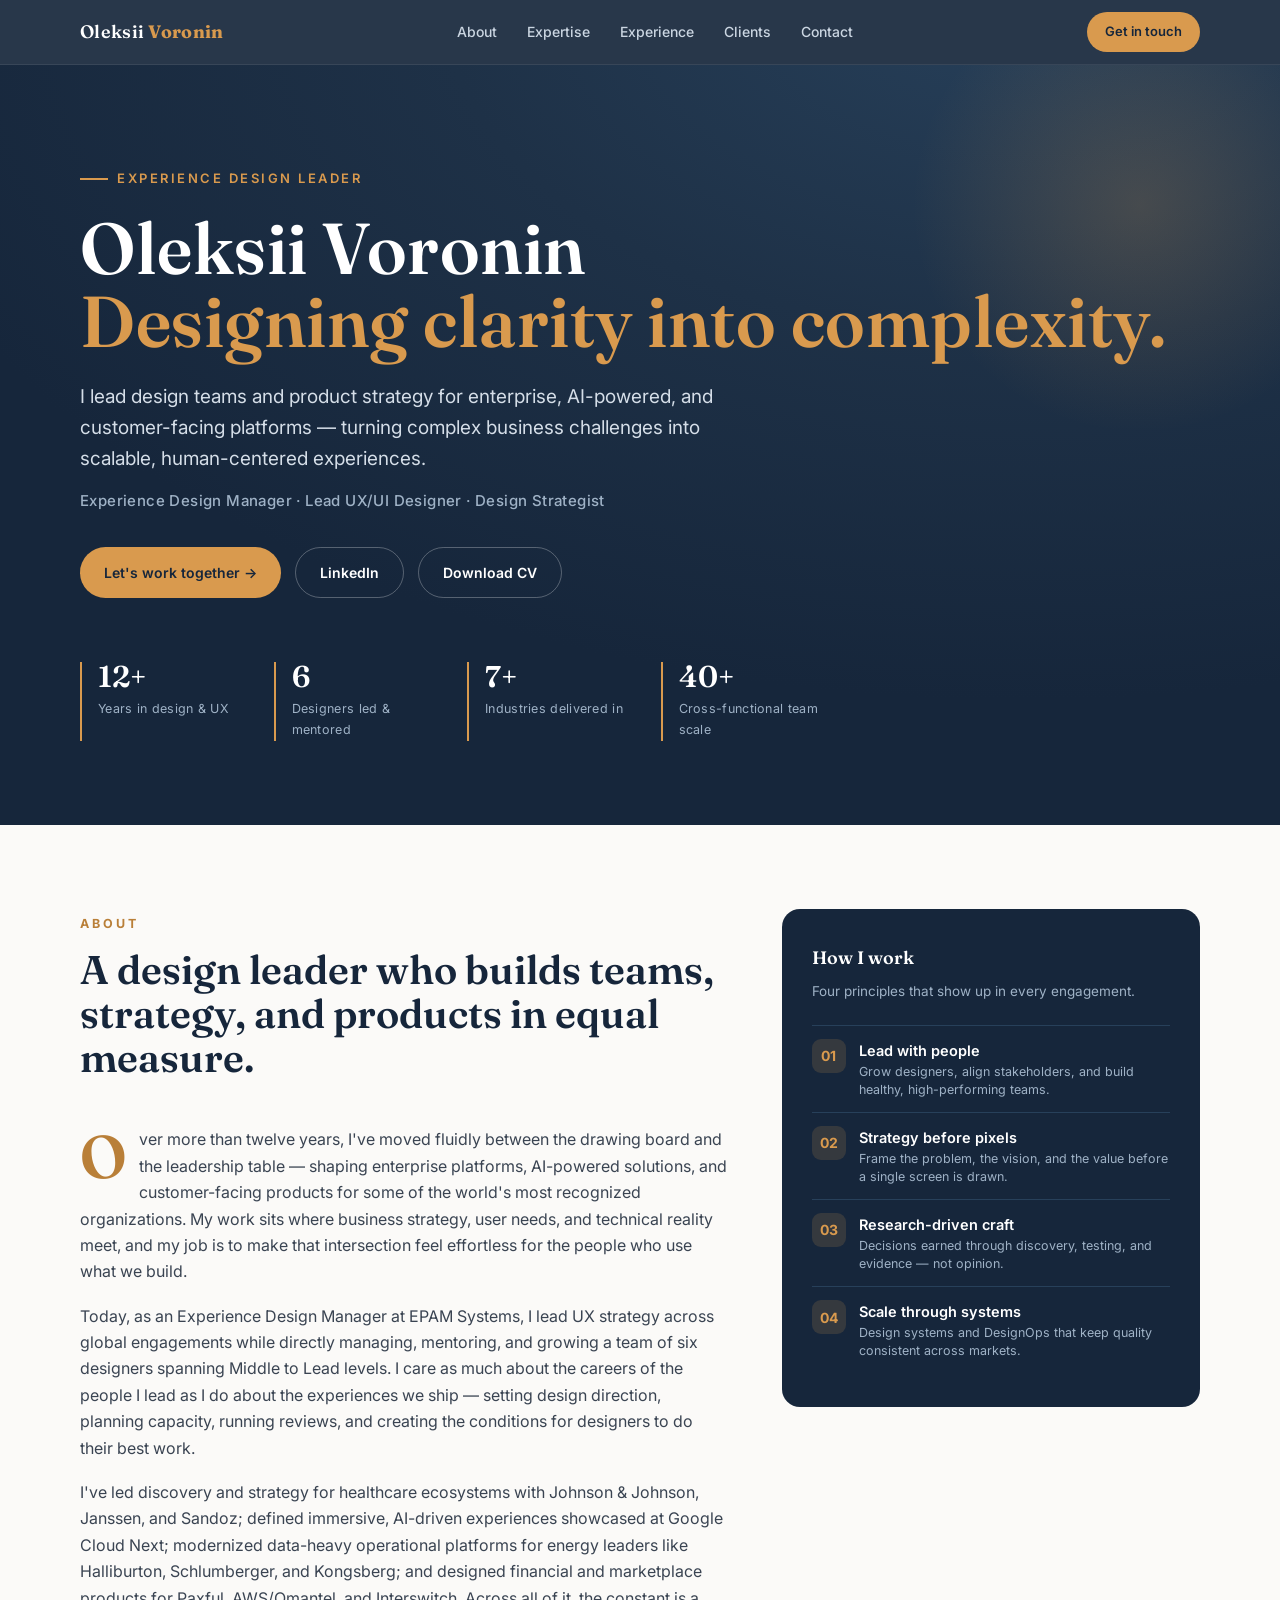
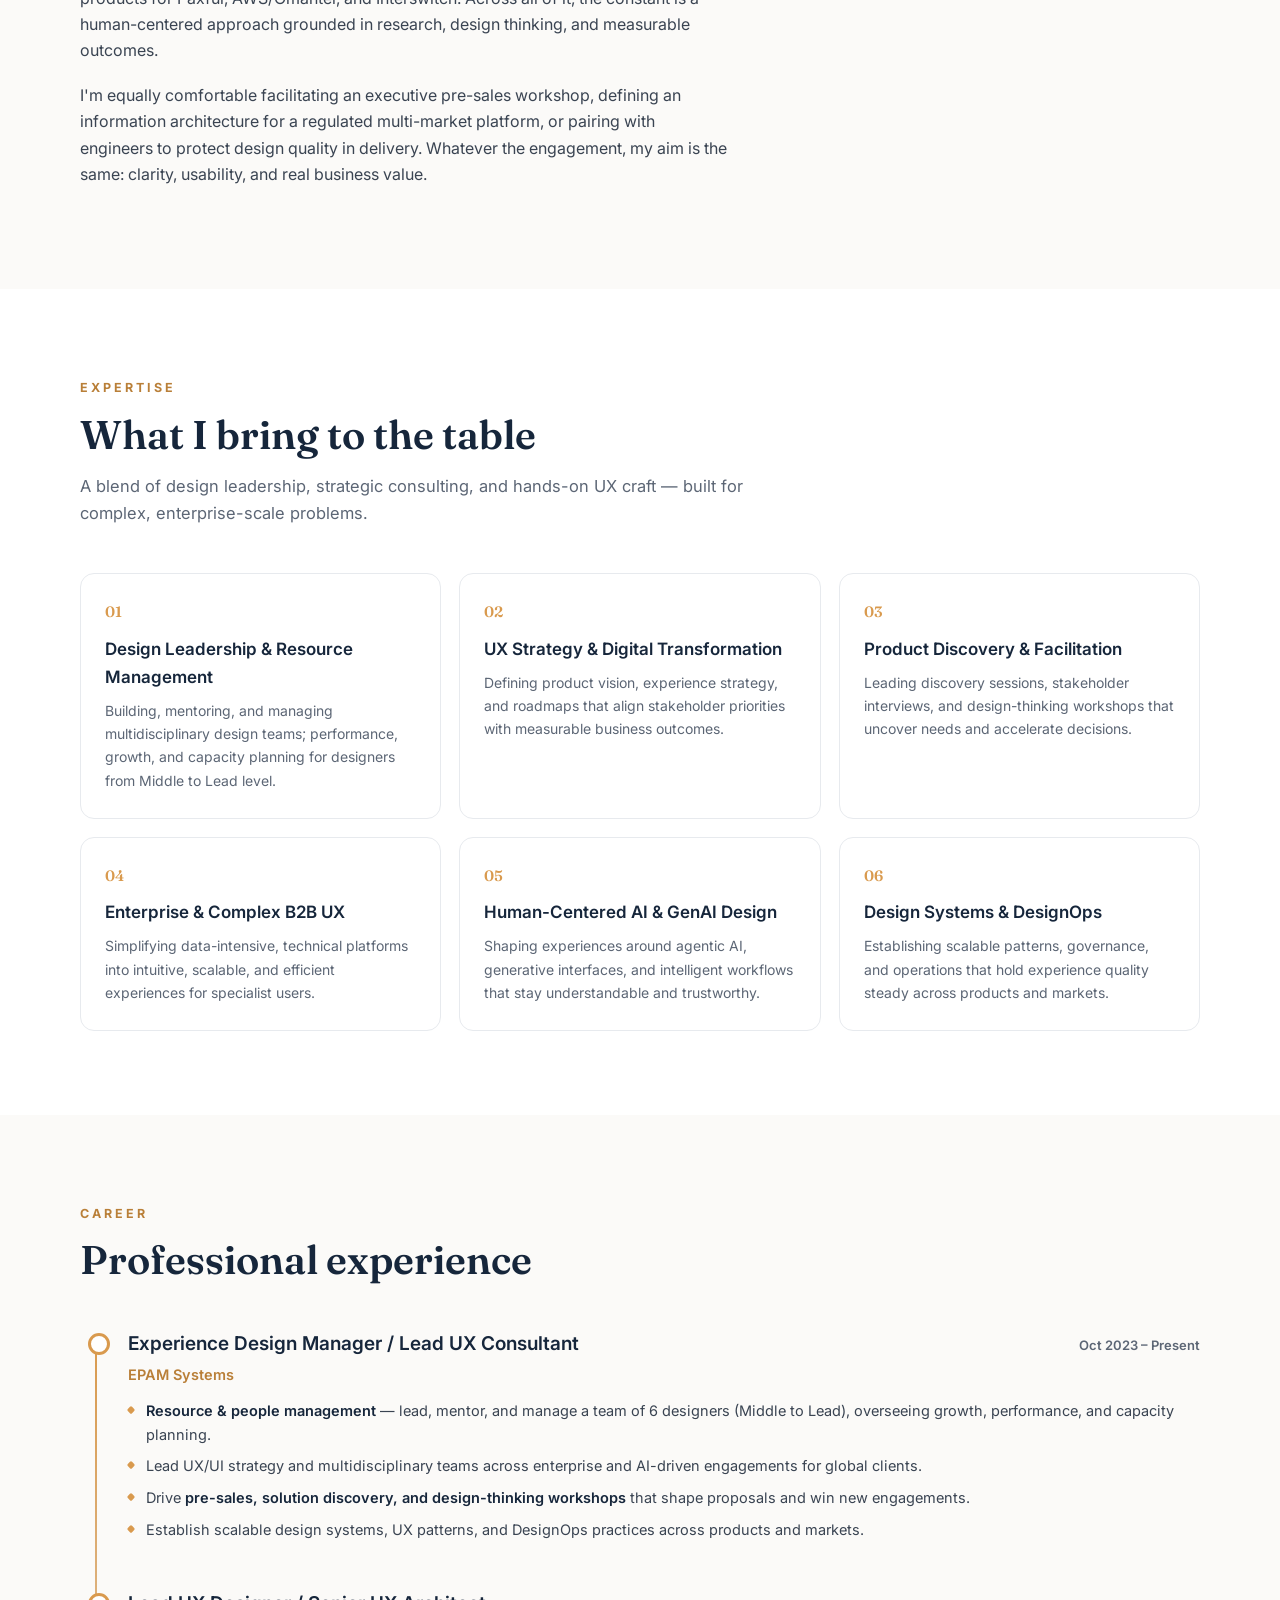
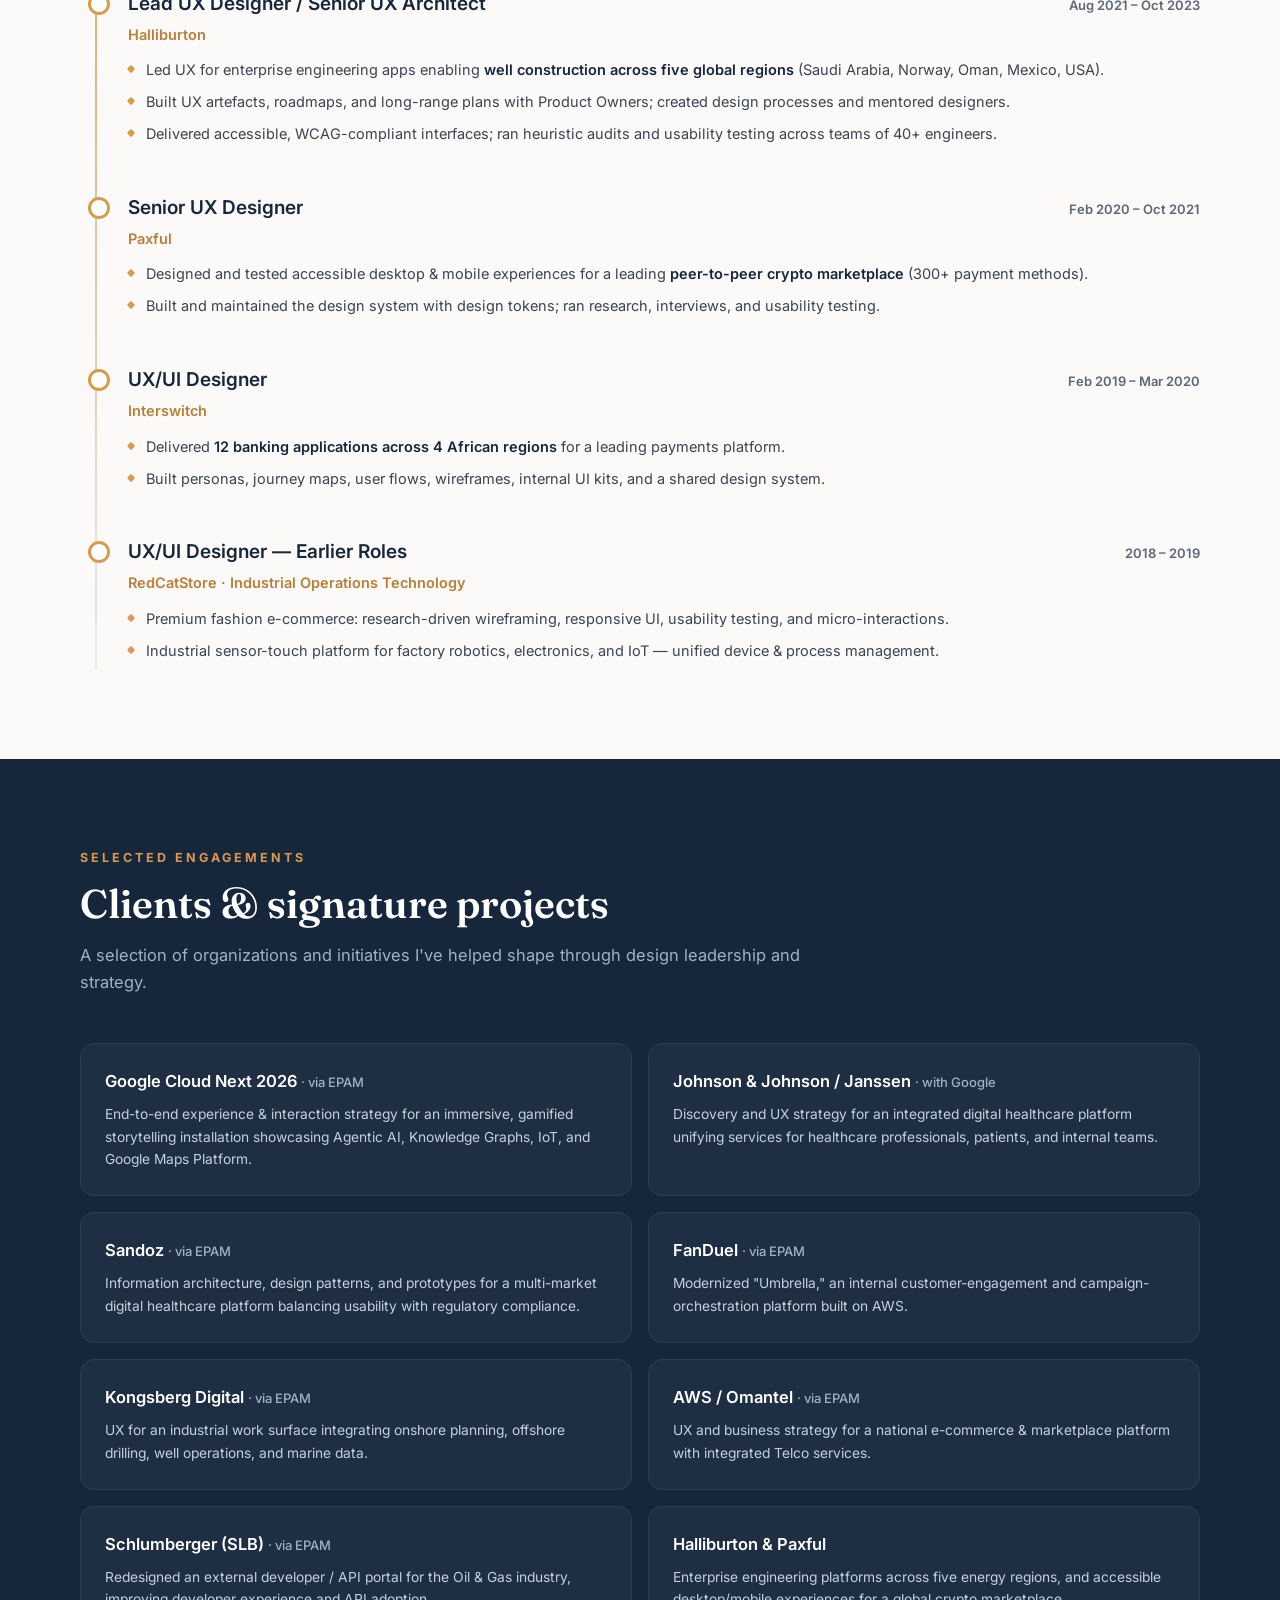
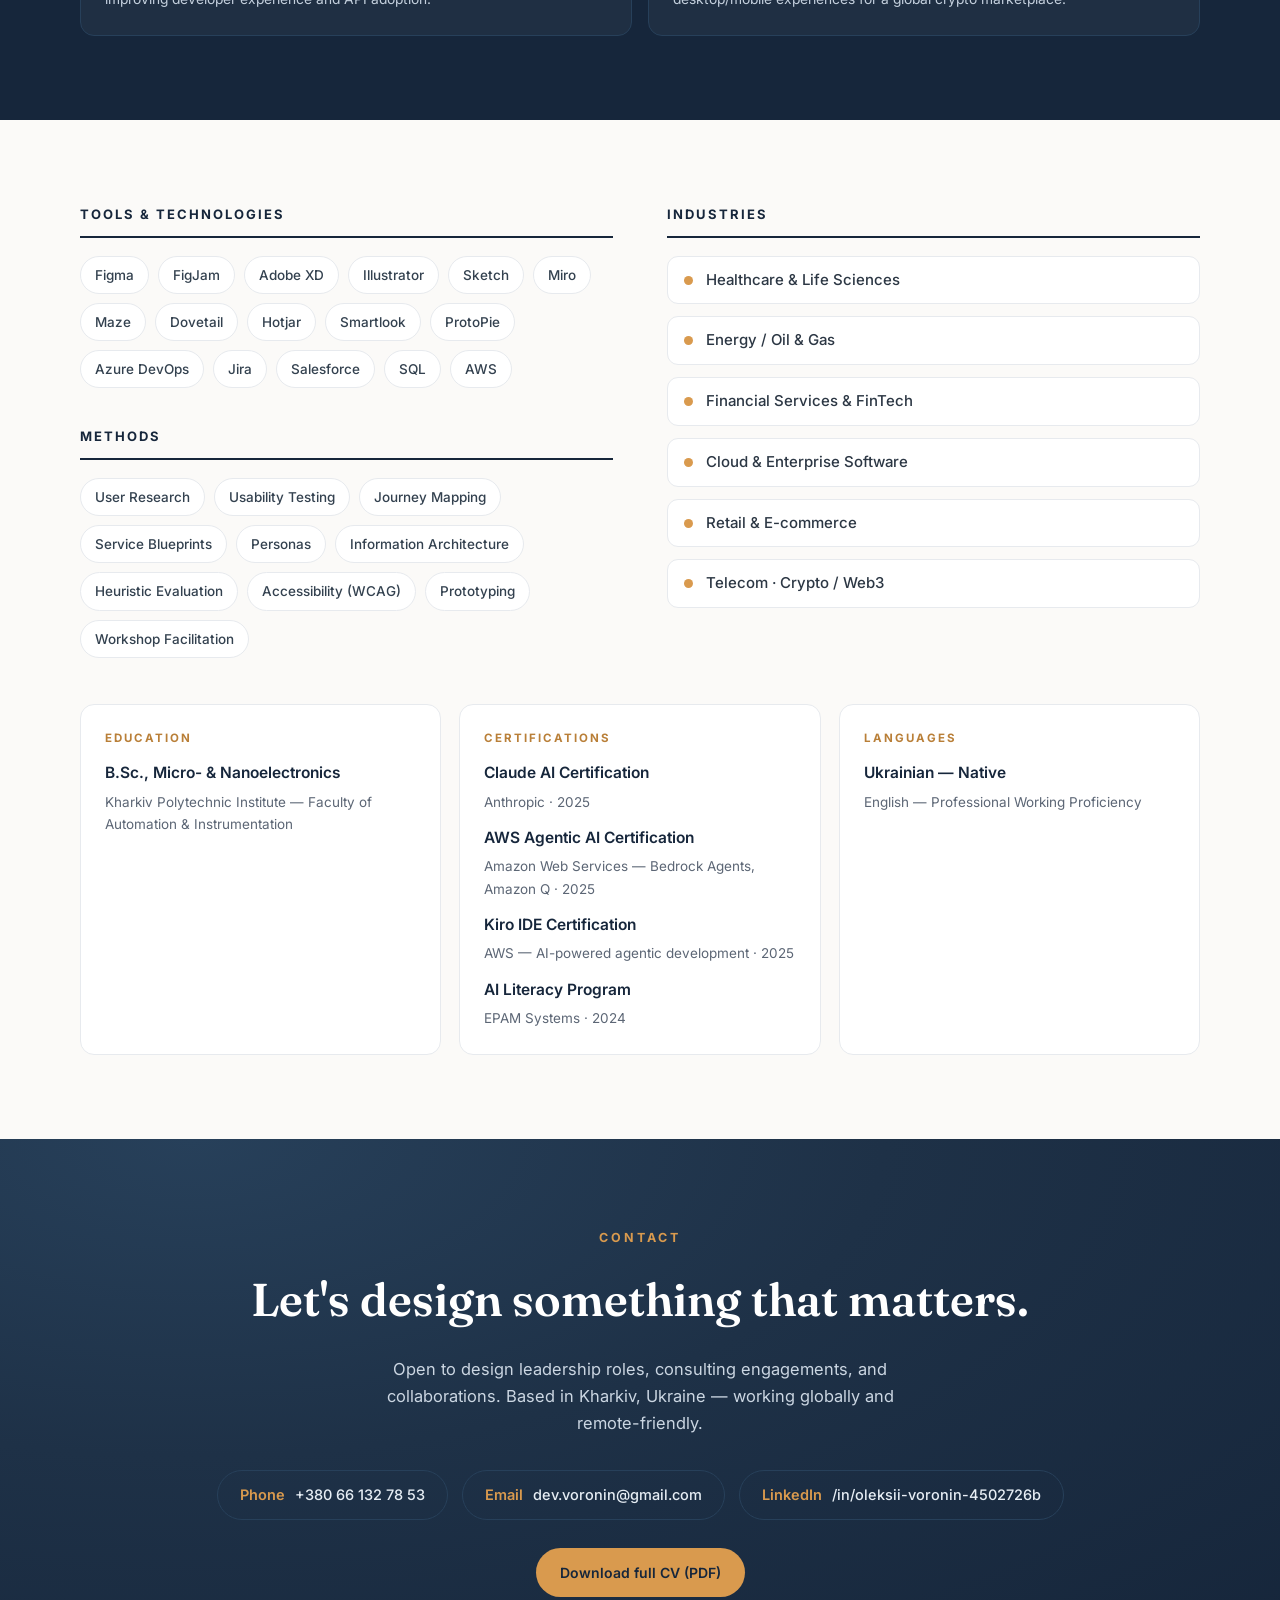
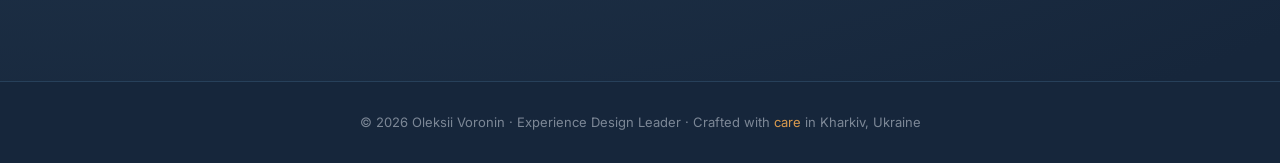
==== commit 3c6c8cca: "Add files via upload" ====
--- a/index.html
+++ b/index.html
@@ -166,7 +166,7 @@
       <a href="#work">Clients</a>
       <a href="#contact">Contact</a>
     </div>
-    <a class="nav-cta" href="#contact">Get in touch</a>
+    <a class="nav-cta" href="mailto:dev.voronin@gmail.com?subject=Design%20opportunity%20—%20from%20your%20website&body=Hi%20Oleksii%2C%0A%0A">Get in touch</a>
   </div>
 </nav>
 
@@ -178,7 +178,8 @@
     <p class="lead">I lead design teams and product strategy for enterprise, AI-powered, and customer-facing platforms — turning complex business challenges into scalable, human-centered experiences.</p>
     <div class="role-line">Experience Design Manager · Lead UX/UI Designer · Design Strategist</div>
     <div class="hero-cta">
-      <a class="btn btn-primary" href="#contact">Let's work together →</a>
+      <a class="btn btn-primary" href="mailto:dev.voronin@gmail.com?subject=Design%20opportunity%20—%20from%20your%20website&body=Hi%20Oleksii%2C%0A%0A">Let's work together →</a>
+      <a class="btn btn-ghost" href="https://www.linkedin.com/in/oleksii-voronin-4502726b" target="_blank" rel="noopener">LinkedIn</a>
       <a class="btn btn-ghost" href="Oleksii_Voronin_CV.pdf" download>Download CV</a>
     </div>
     <div class="stats">
@@ -342,7 +343,12 @@
 
     <div class="facts">
       <div class="fact reveal"><div class="fh">Education</div><div class="fm">B.Sc., Micro- &amp; Nanoelectronics</div><div class="fs">Kharkiv Polytechnic Institute — Faculty of Automation &amp; Instrumentation</div></div>
-      <div class="fact reveal"><div class="fh">Certification</div><div class="fm">AI Literacy Program</div><div class="fs">EPAM Systems · 2024</div></div>
+      <div class="fact reveal"><div class="fh">Certifications</div>
+        <div class="fm">Claude AI Certification</div><div class="fs">Anthropic · 2025</div>
+        <div class="fm" style="margin-top:12px;">AWS Agentic AI Certification</div><div class="fs">Amazon Web Services — Bedrock Agents, Amazon Q · 2025</div>
+        <div class="fm" style="margin-top:12px;">Kiro IDE Certification</div><div class="fs">AWS — AI-powered agentic development · 2025</div>
+        <div class="fm" style="margin-top:12px;">AI Literacy Program</div><div class="fs">EPAM Systems · 2024</div>
+      </div>
       <div class="fact reveal"><div class="fh">Languages</div><div class="fm">Ukrainian — Native</div><div class="fs">English — Professional Working Proficiency</div></div>
     </div>
   </div>
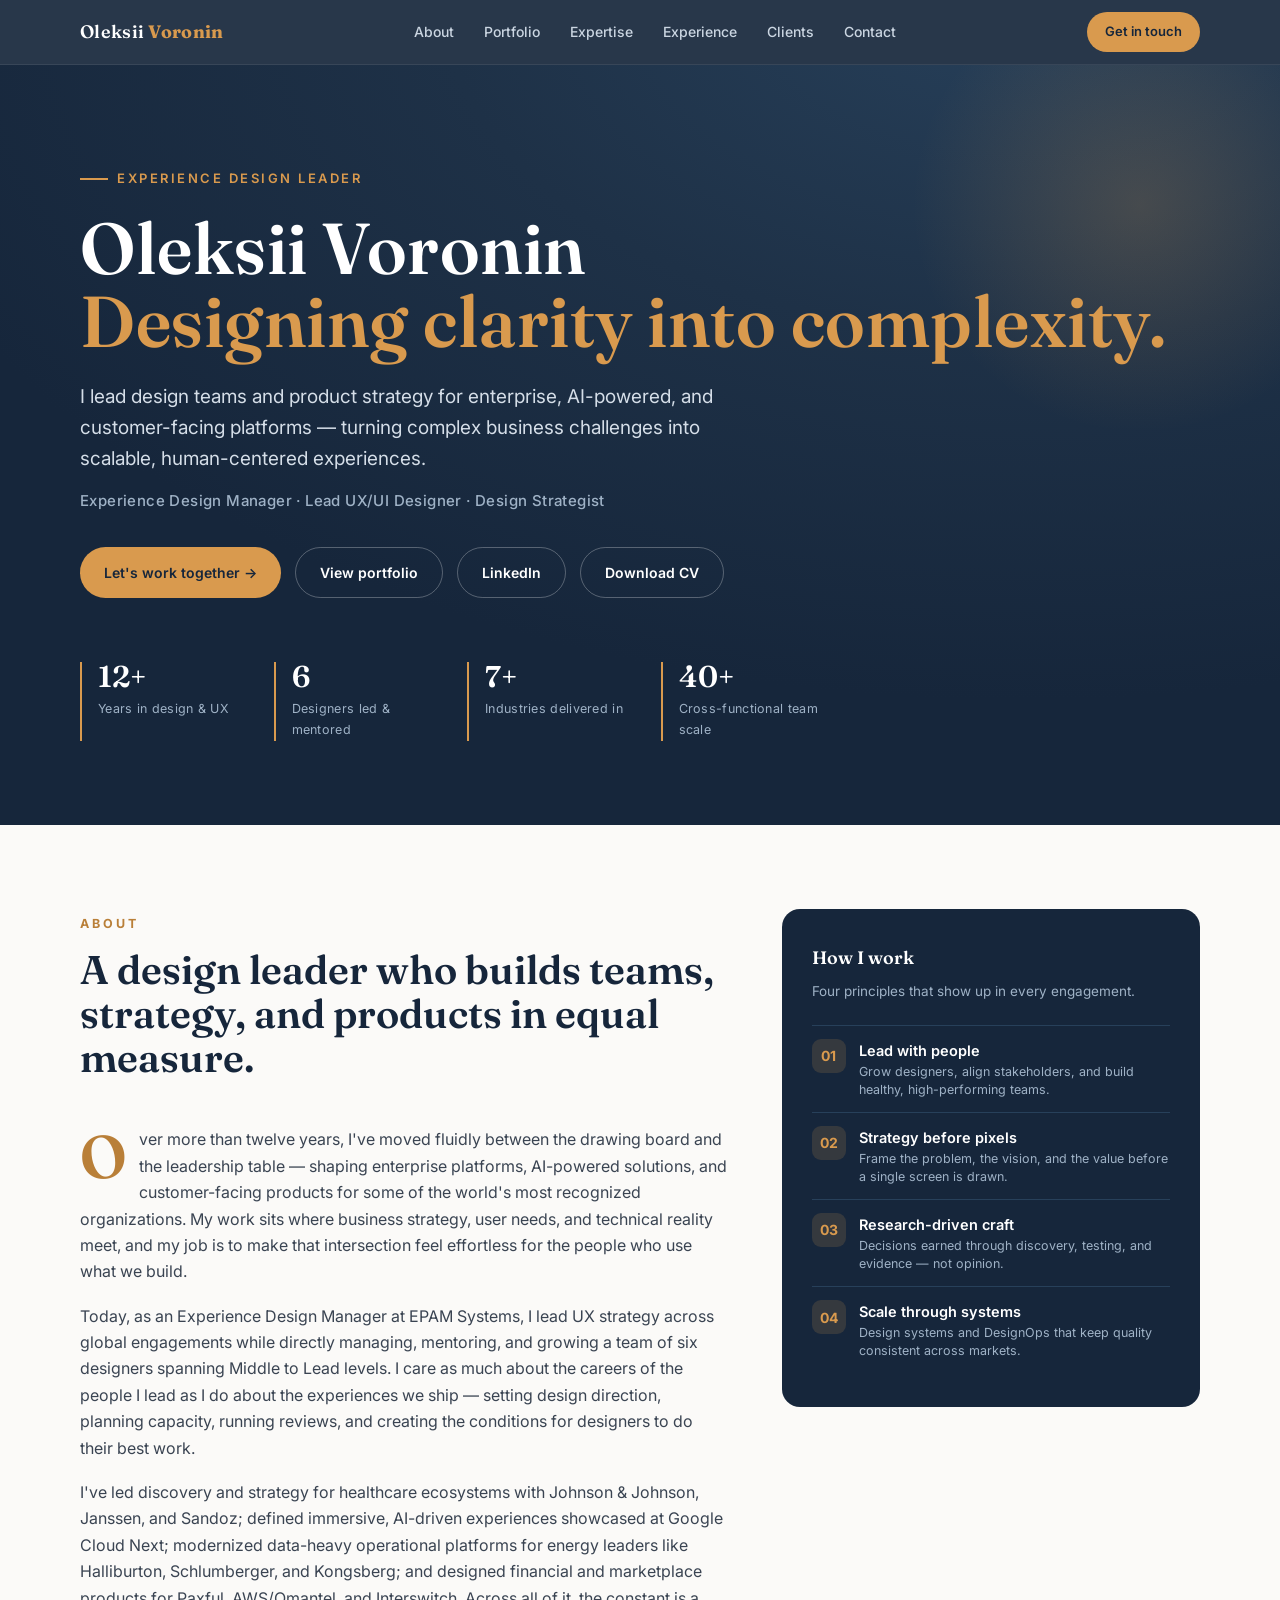
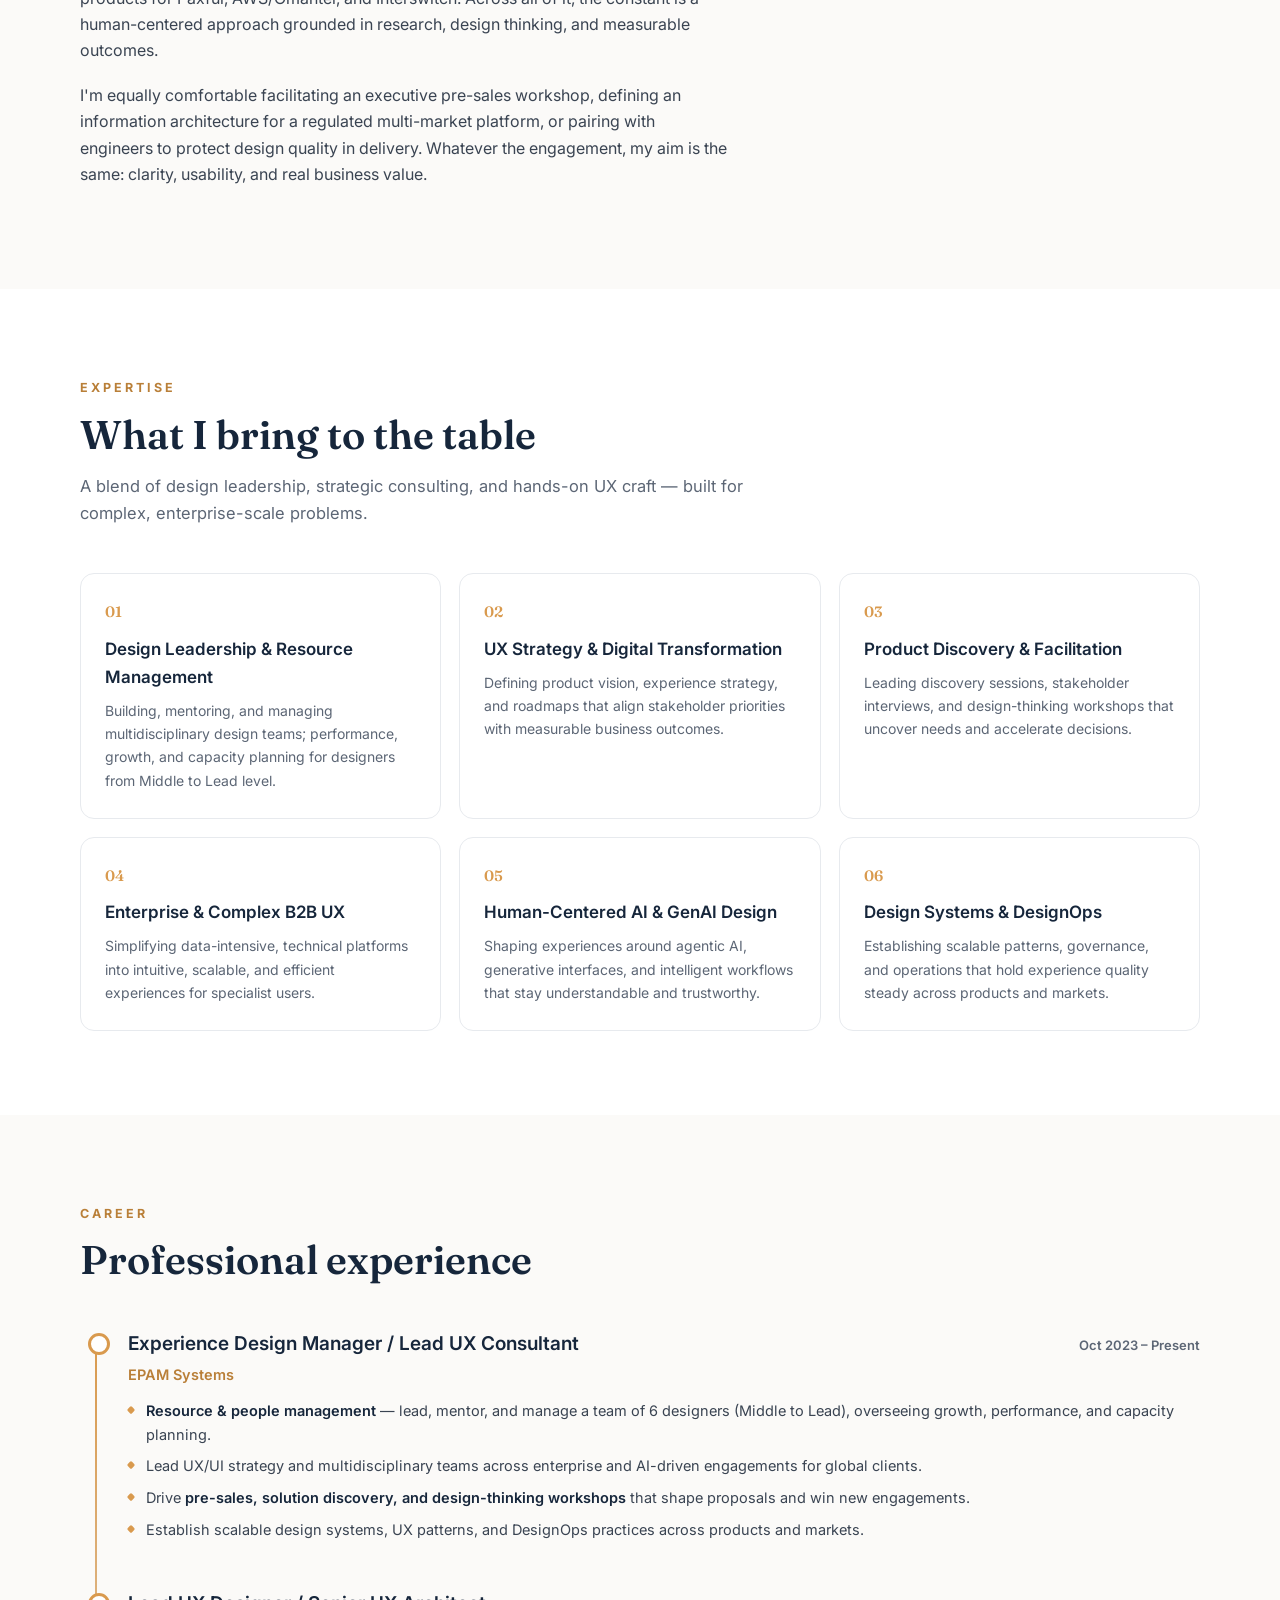
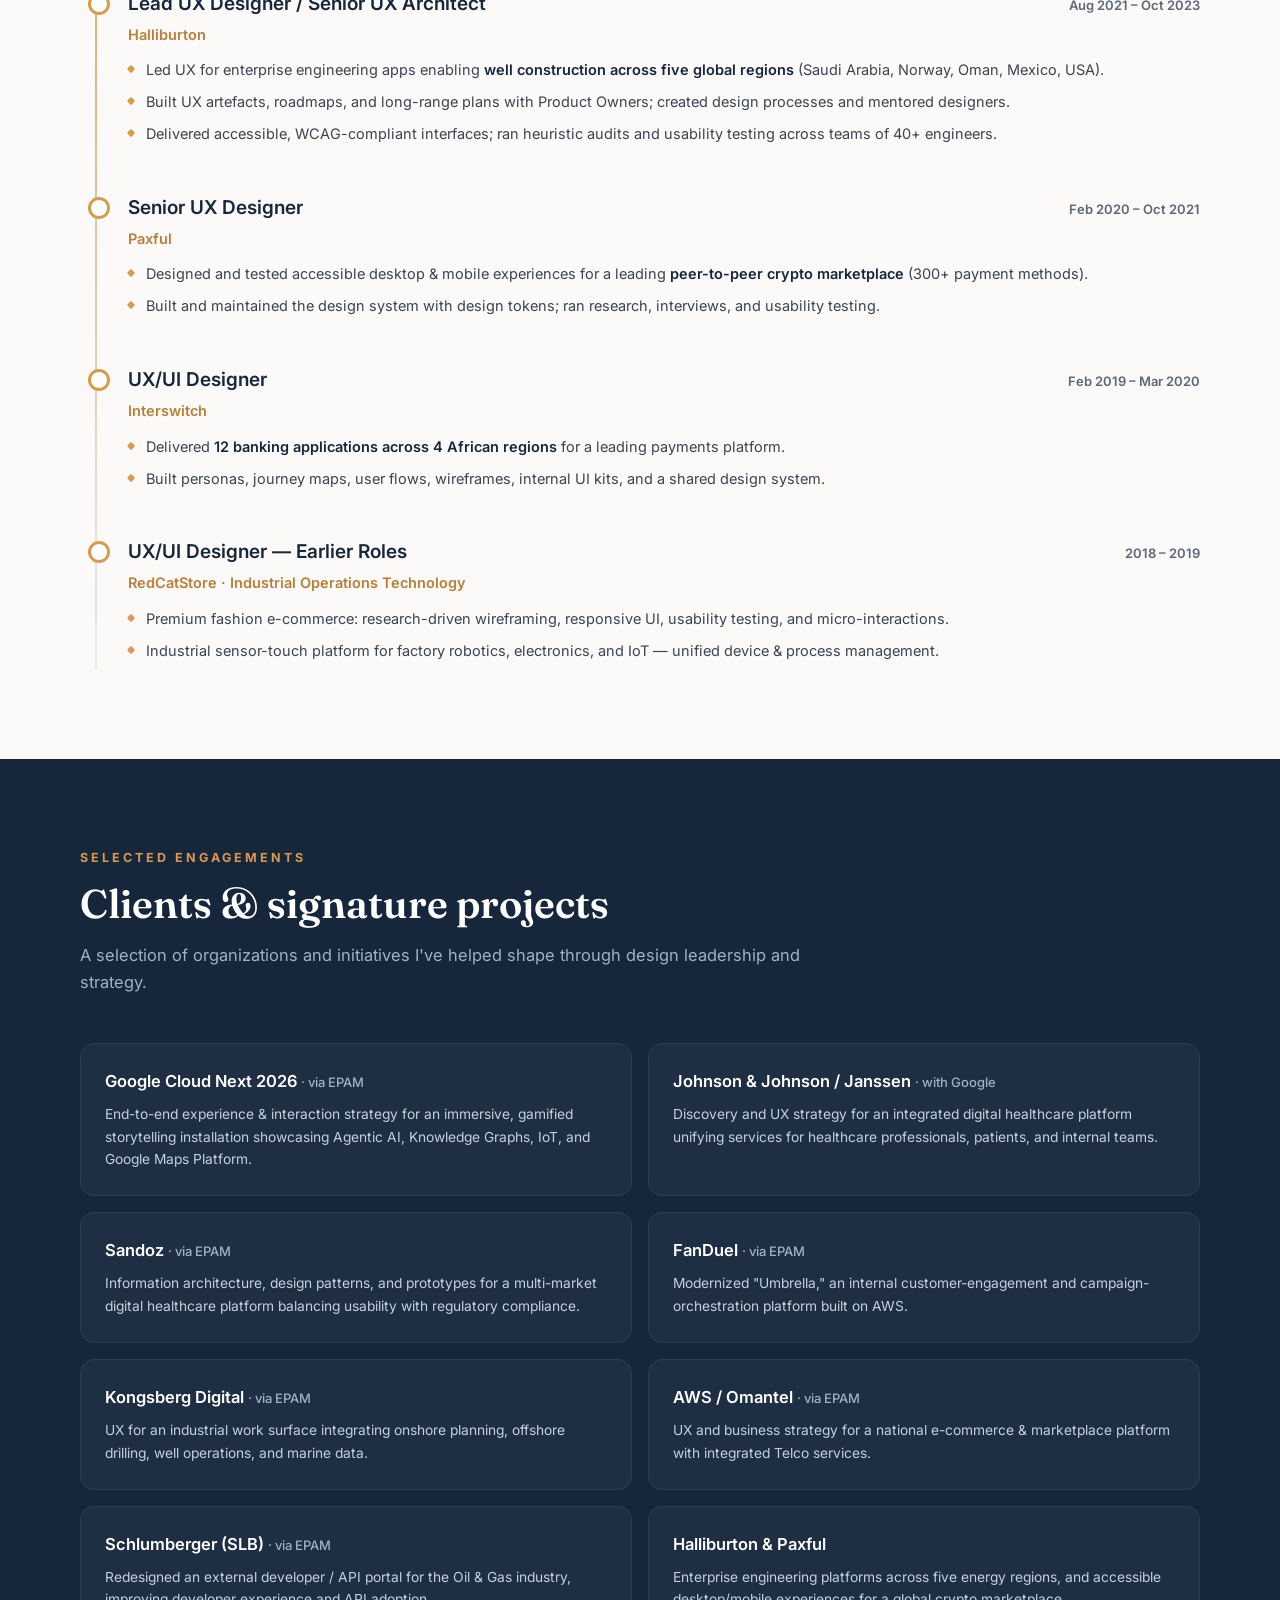
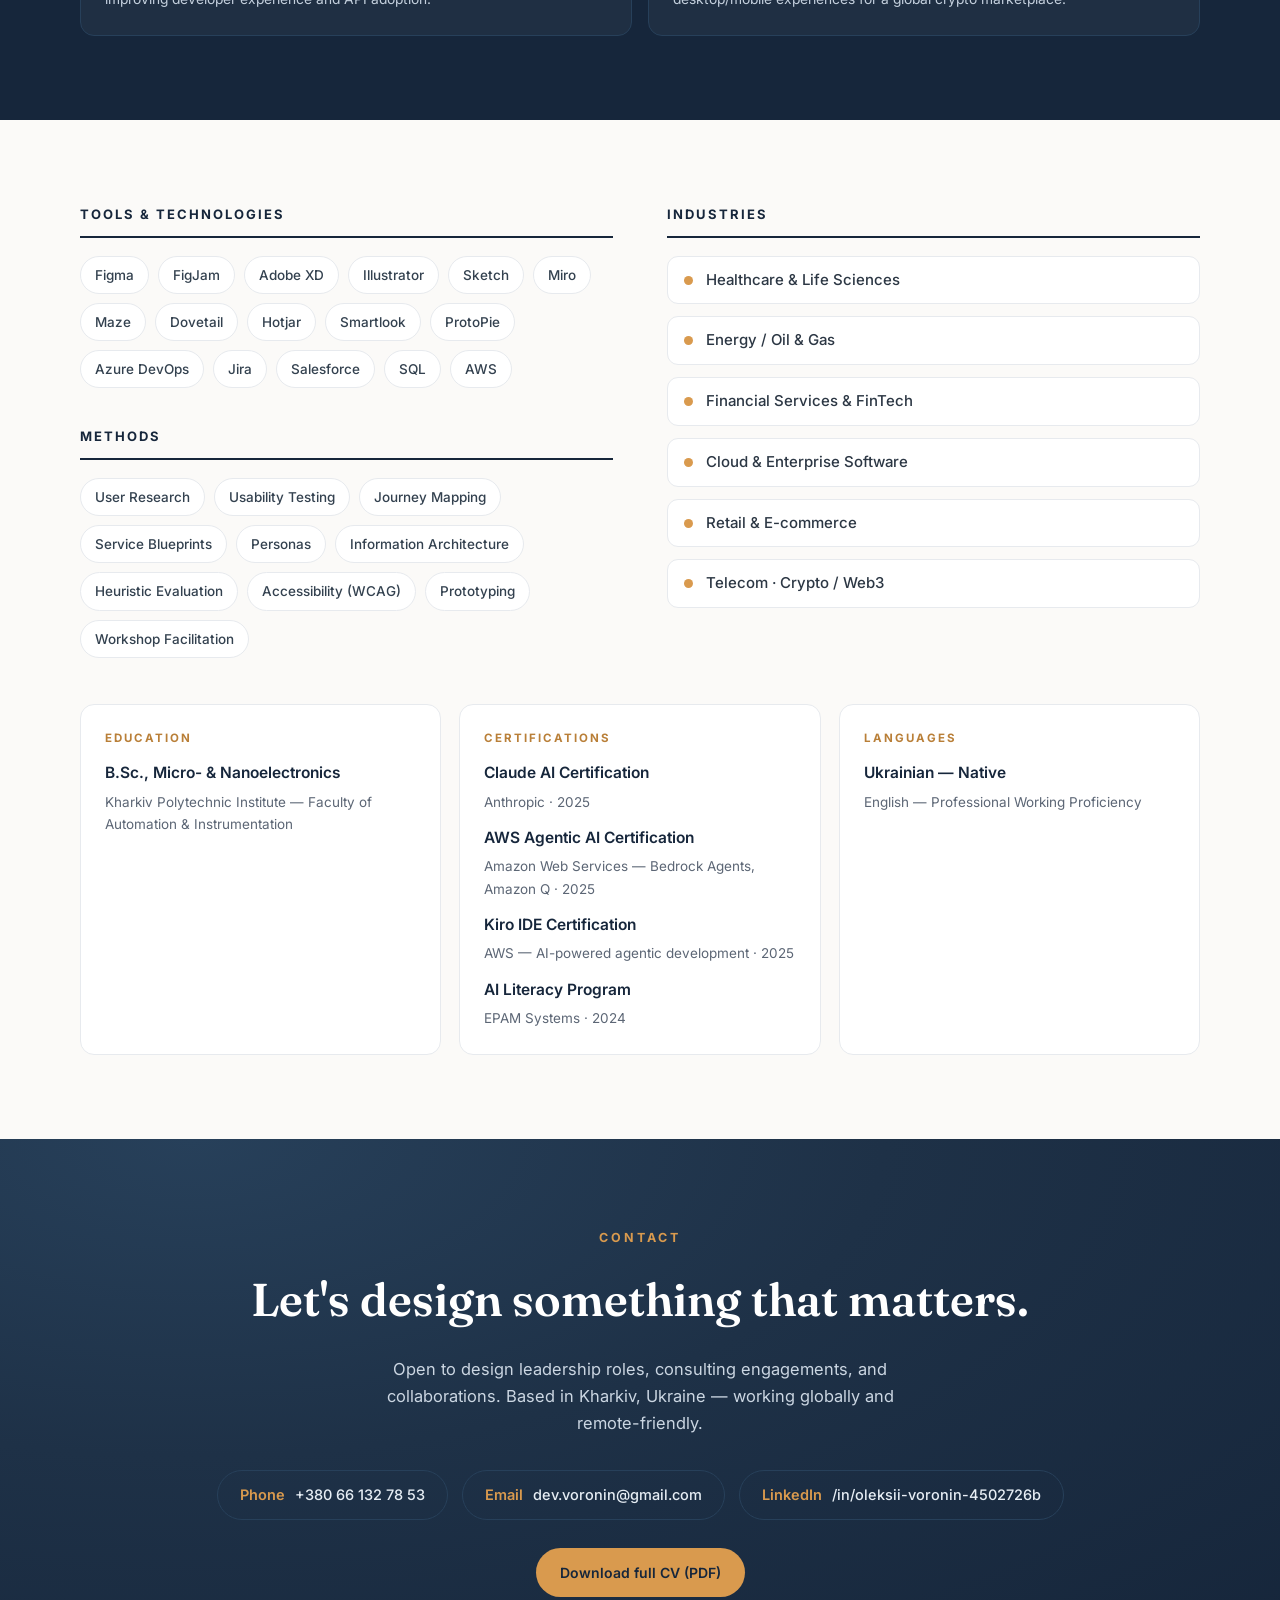
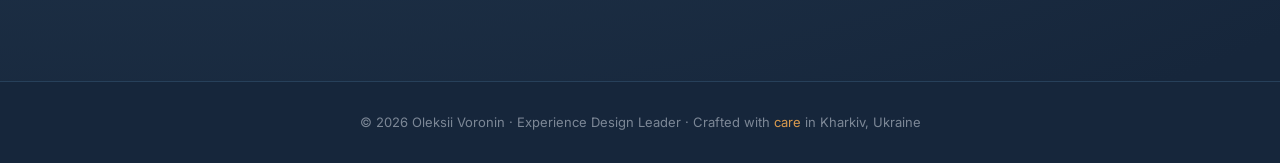
==== commit f1967ae8: "Add files via upload" ====
--- a/index.html
+++ b/index.html
@@ -161,6 +161,7 @@
     <div class="brand">Oleksii <b>Voronin</b></div>
     <div class="nav-links">
       <a href="#about">About</a>
+      <a href="portfolio.html">Portfolio</a>
       <a href="#expertise">Expertise</a>
       <a href="#experience">Experience</a>
       <a href="#work">Clients</a>
@@ -179,6 +180,7 @@
     <div class="role-line">Experience Design Manager · Lead UX/UI Designer · Design Strategist</div>
     <div class="hero-cta">
       <a class="btn btn-primary" href="mailto:dev.voronin@gmail.com?subject=Design%20opportunity%20—%20from%20your%20website&body=Hi%20Oleksii%2C%0A%0A">Let's work together →</a>
+      <a class="btn btn-ghost" href="portfolio.html">View portfolio</a>
       <a class="btn btn-ghost" href="https://www.linkedin.com/in/oleksii-voronin-4502726b" target="_blank" rel="noopener">LinkedIn</a>
       <a class="btn btn-ghost" href="Oleksii_Voronin_CV.pdf" download>Download CV</a>
     </div>
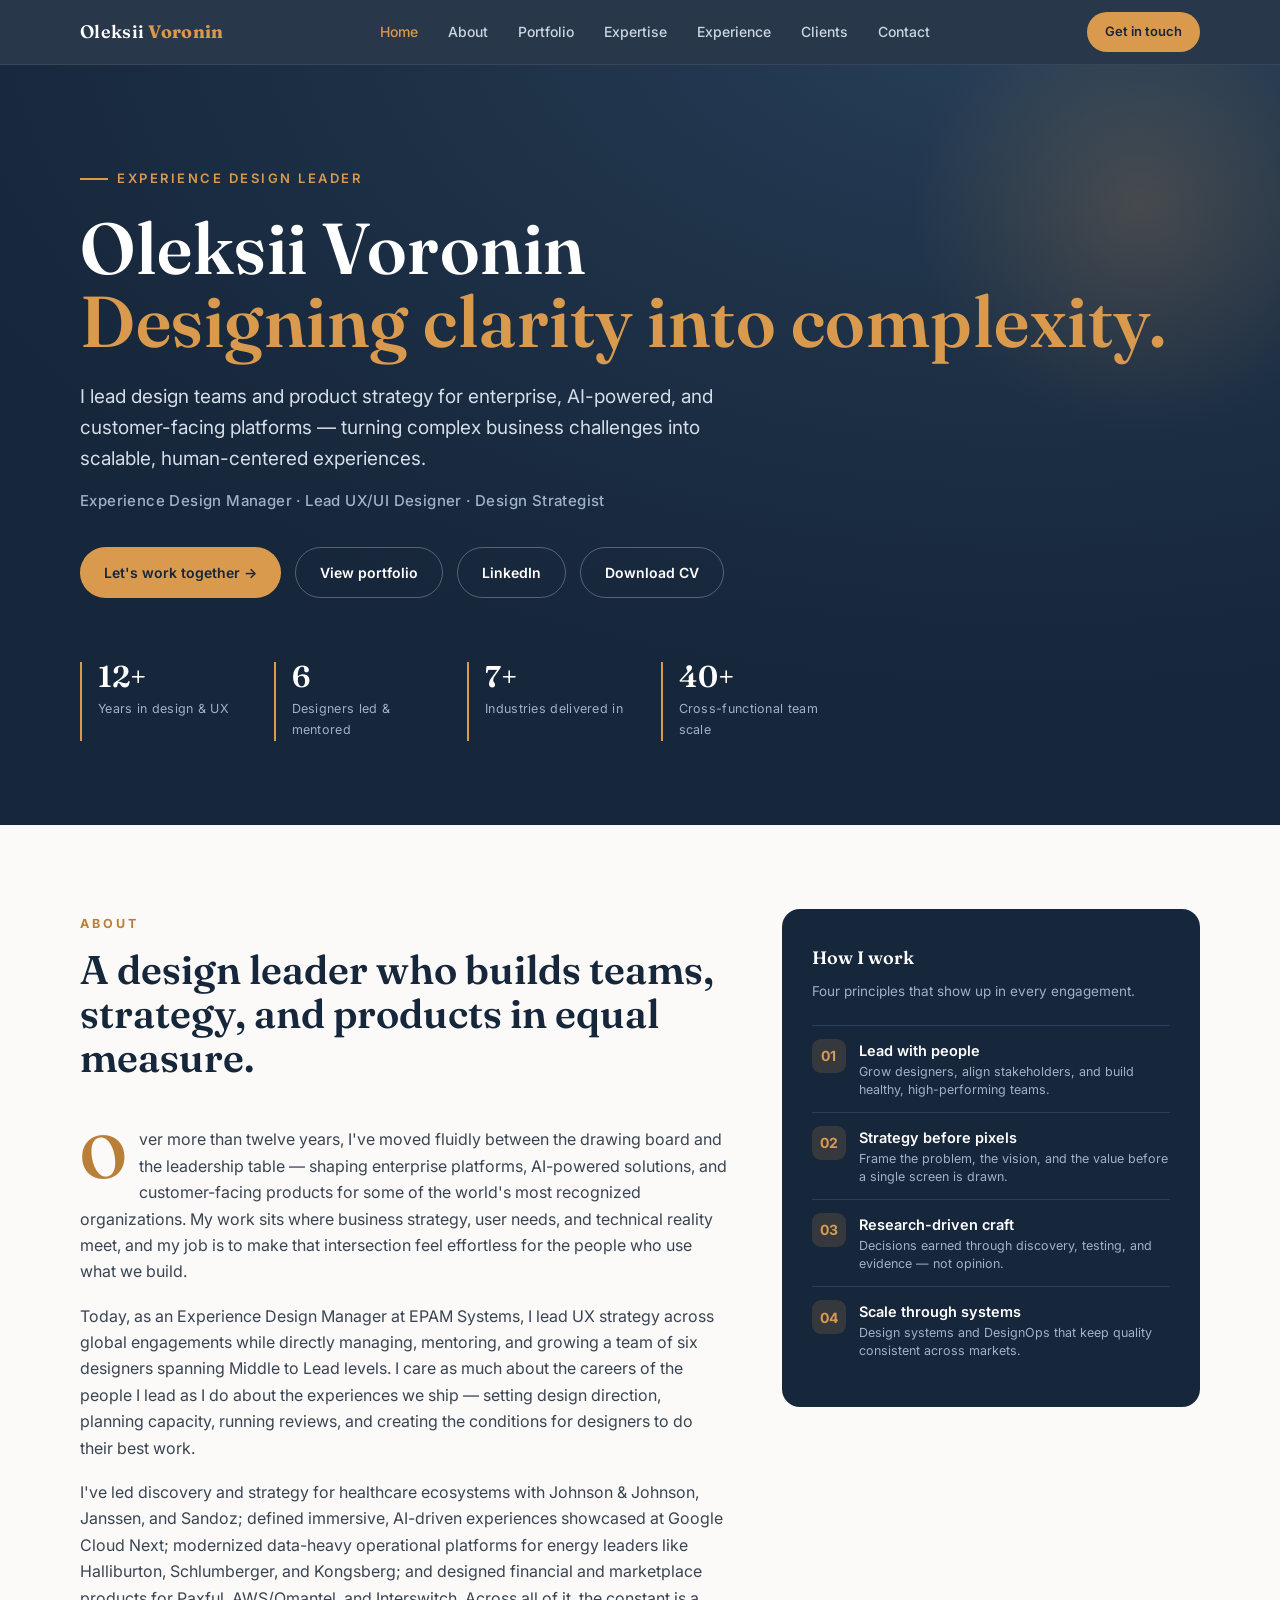
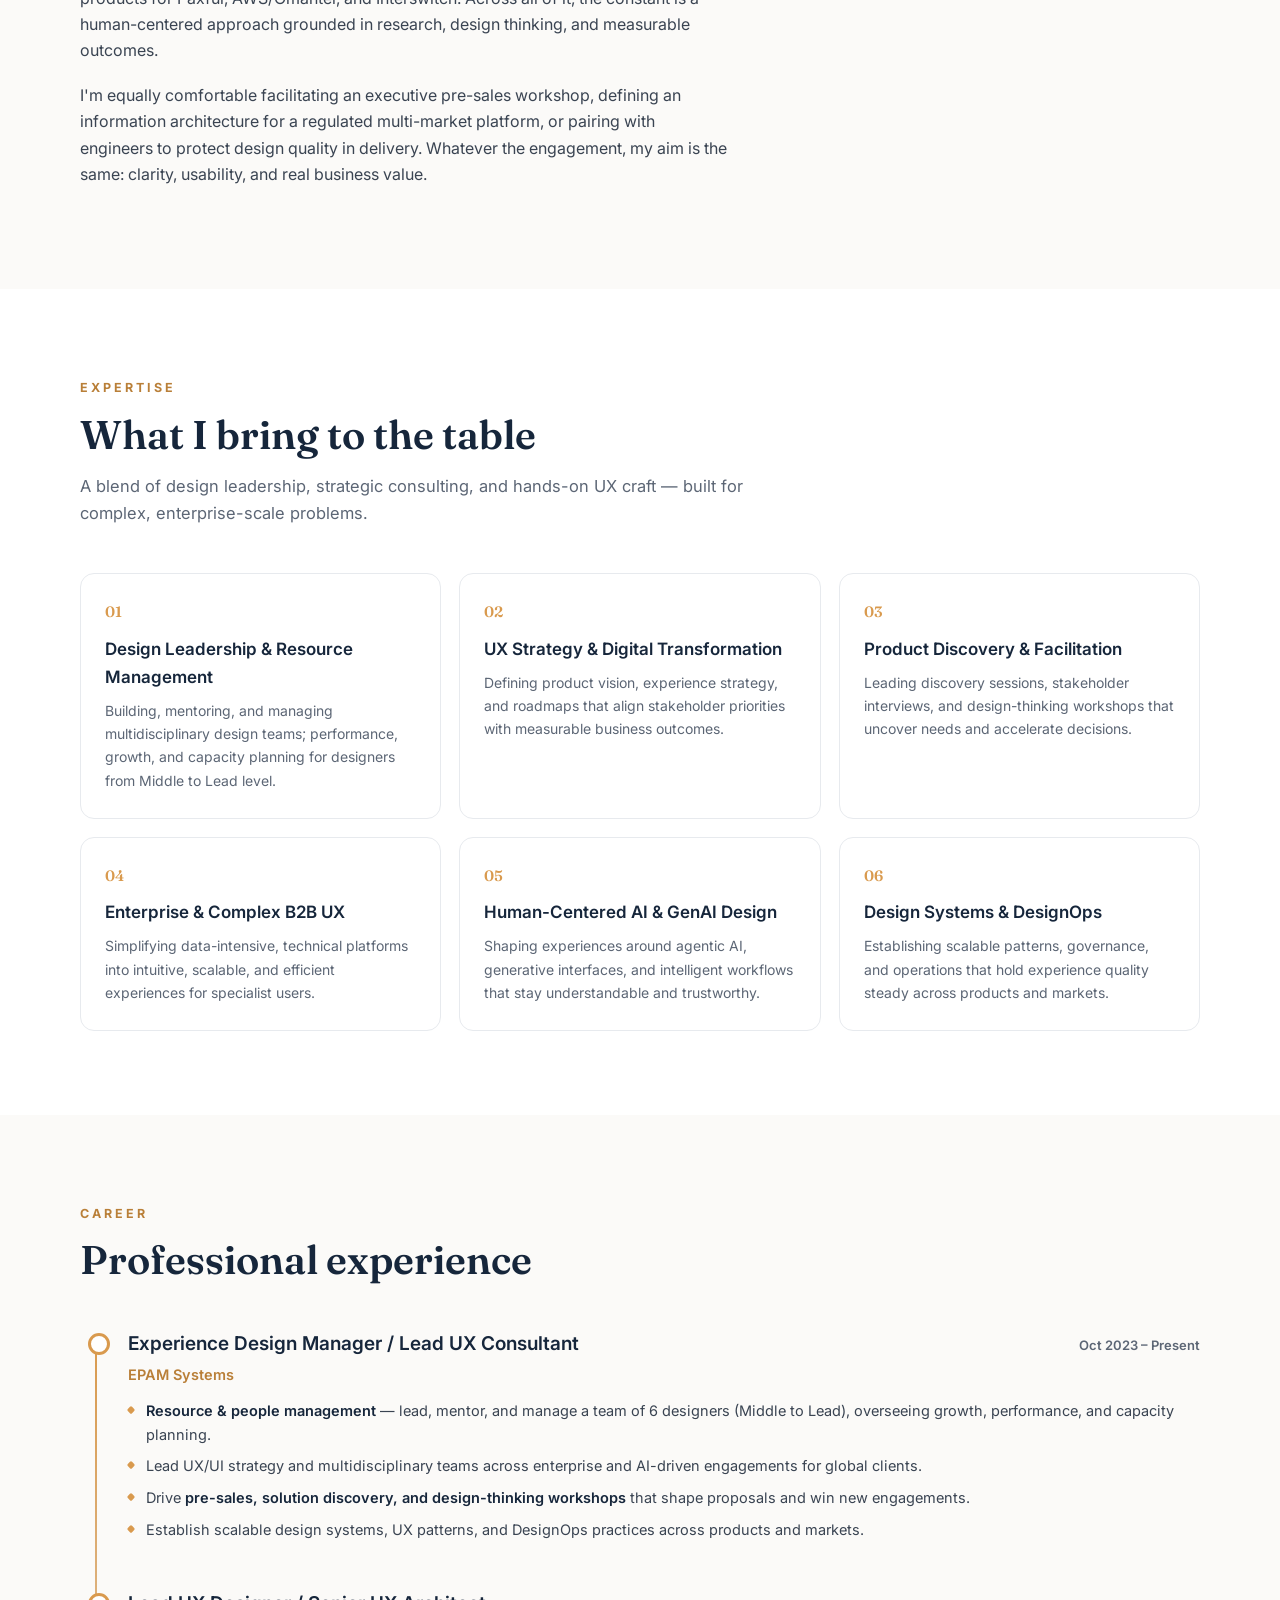
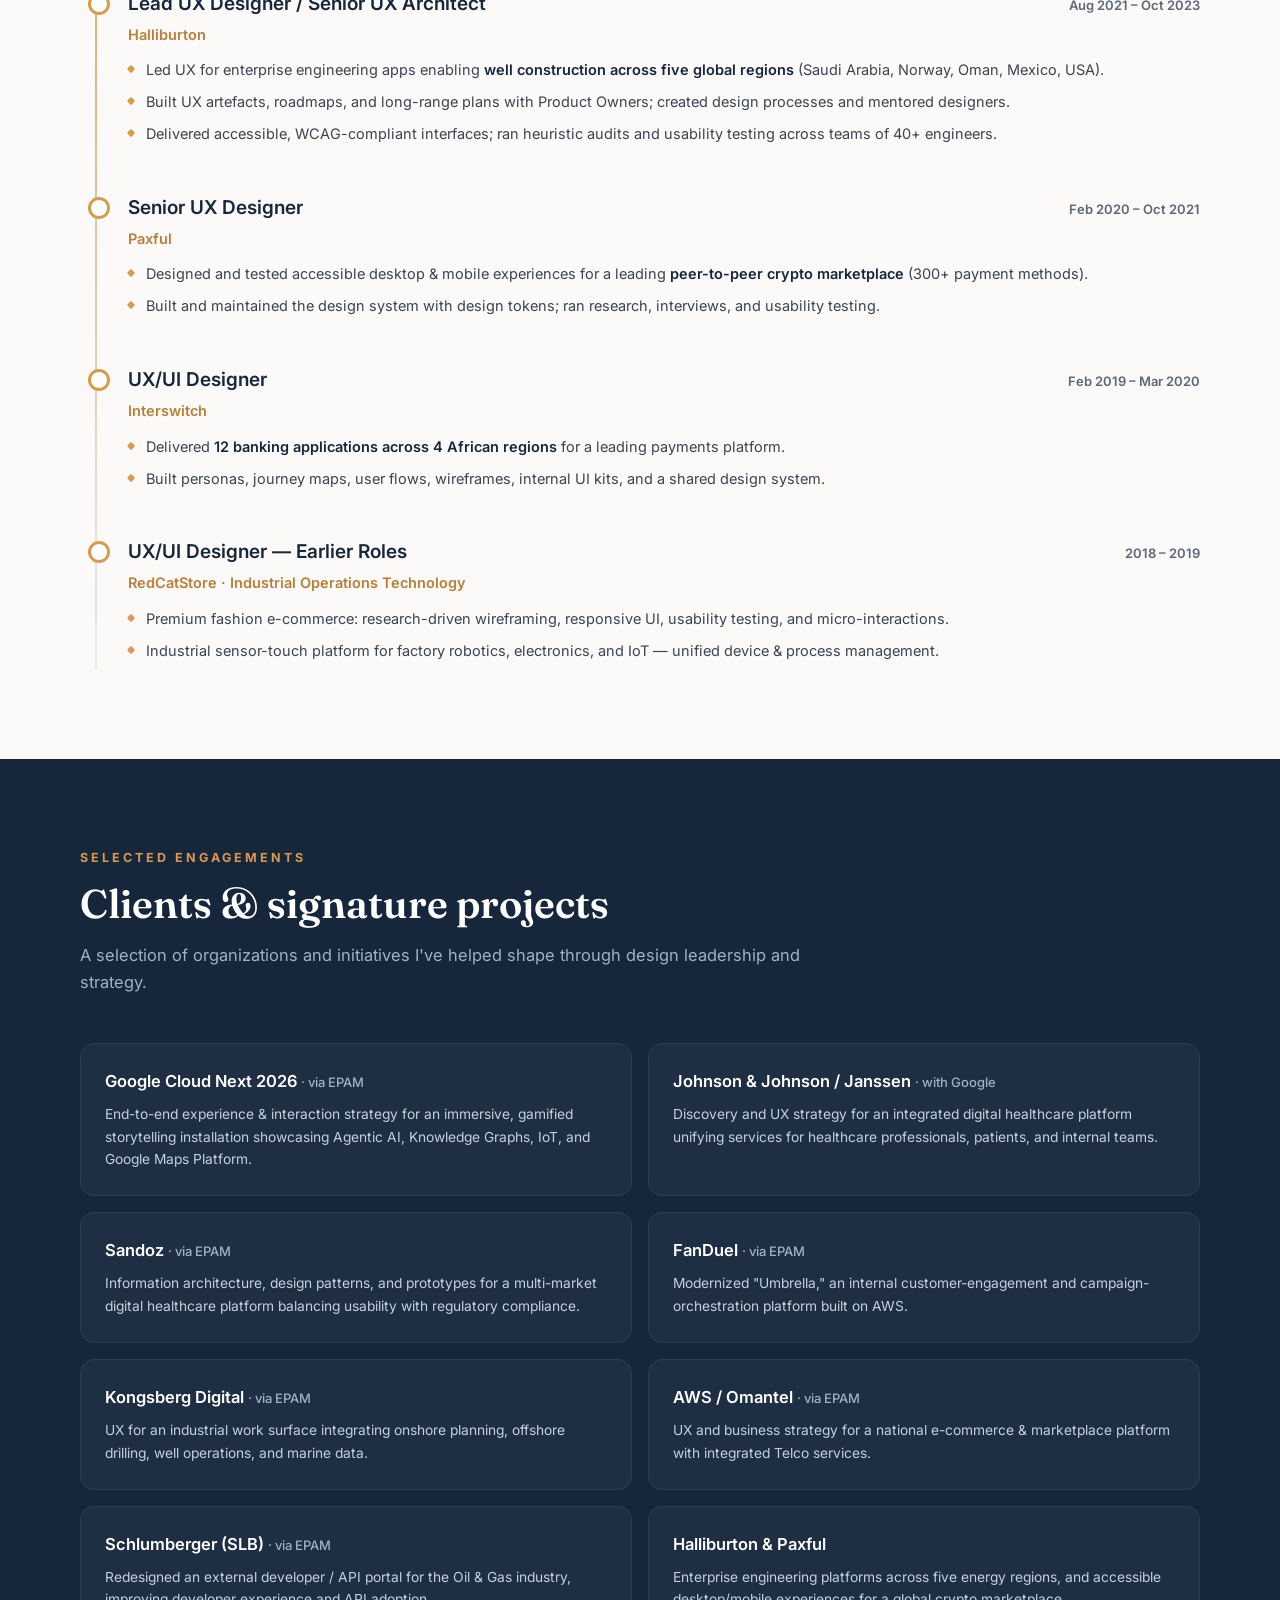
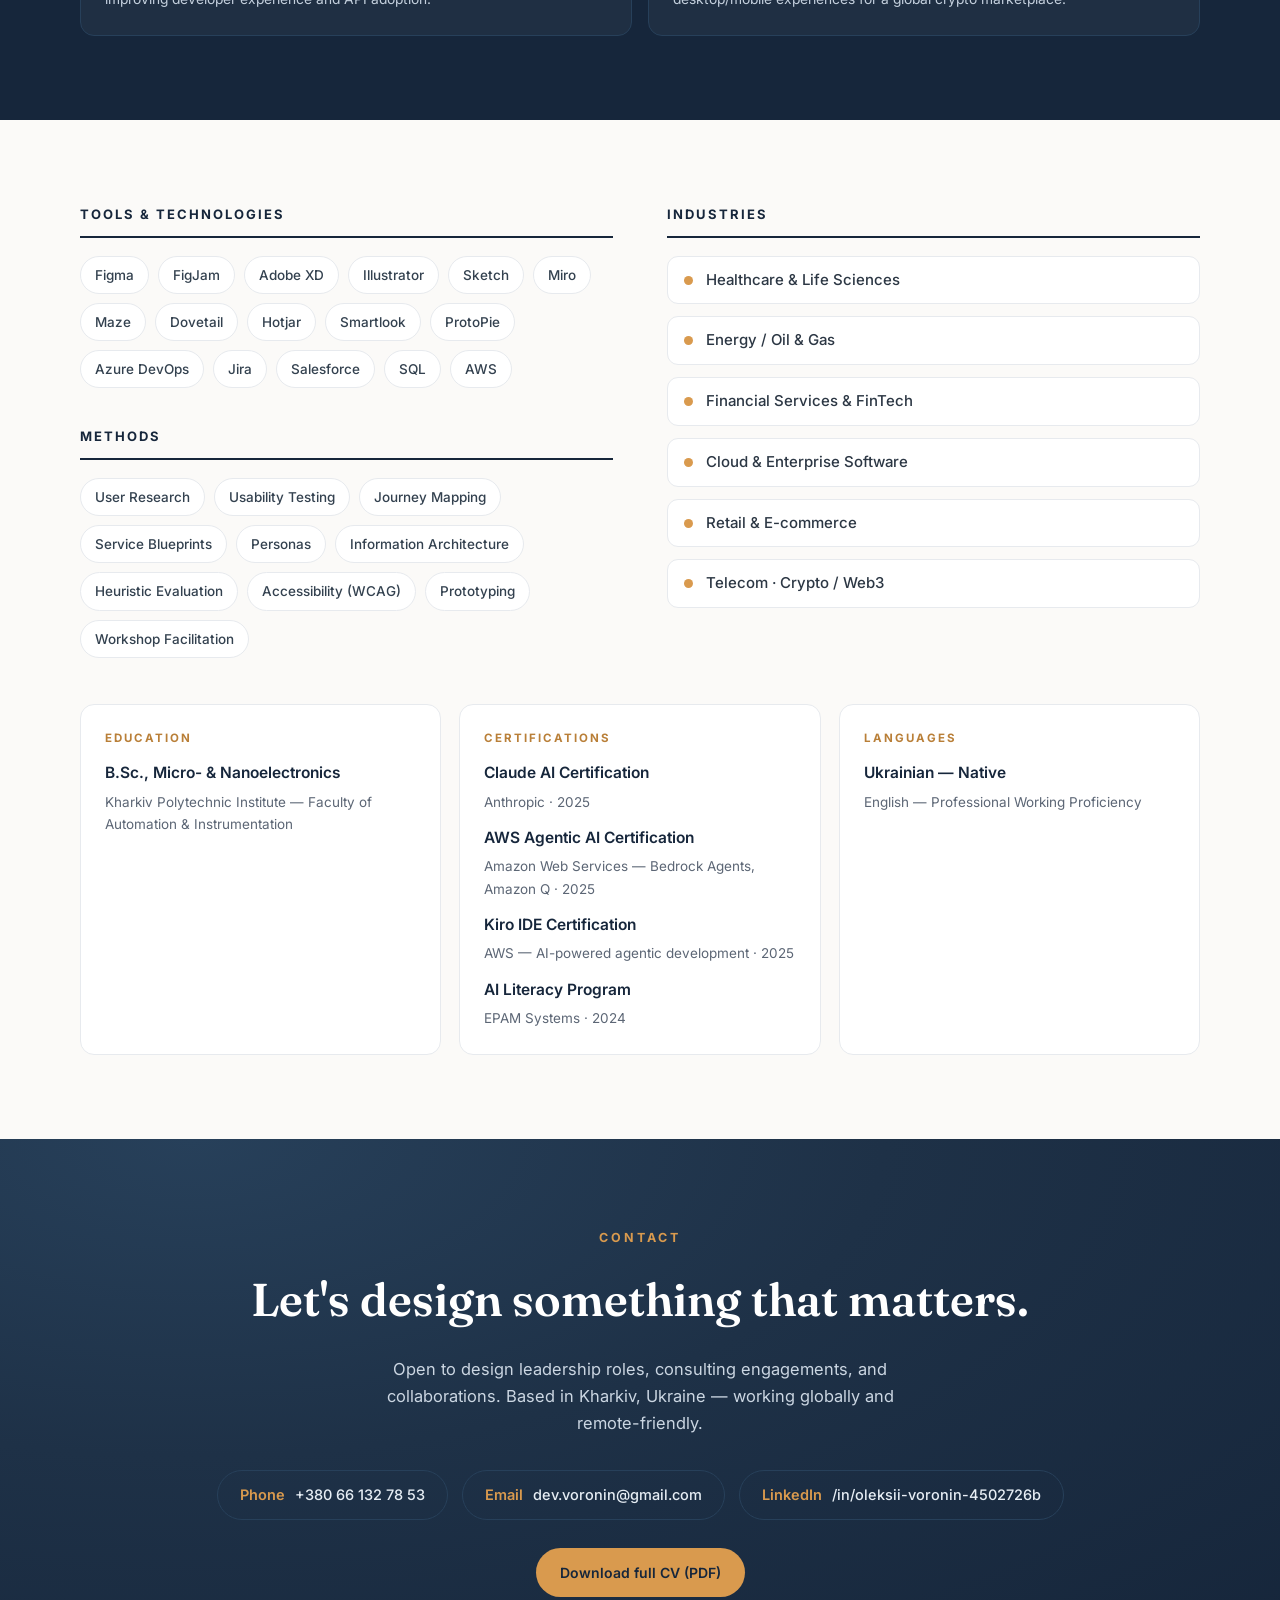
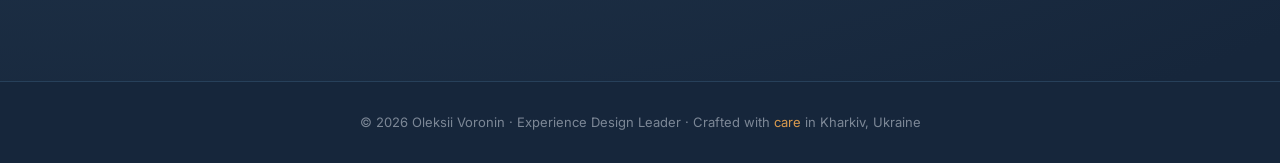
==== commit 60a2d935: "Add files via upload" ====
--- a/index.html
+++ b/index.html
@@ -31,7 +31,7 @@
   .brand b{ color:var(--accent); }
   .nav-links{ display:flex; gap:30px; }
   .nav-links a{ color:#CBD6E2; font-size:14px; font-weight:500; transition:color .2s; }
-  .nav-links a:hover{ color:var(--accent); }
+  .nav-links a:hover, .nav-links a.on{ color:var(--accent); }
   .nav-cta{ background:var(--accent); color:var(--ink)!important; padding:9px 18px; border-radius:30px; font-weight:600; font-size:13px; transition:transform .2s,background .2s; }
   .nav-cta:hover{ background:var(--accent-soft); transform:translateY(-1px); }
   @media(max-width:760px){ .nav-links{ display:none; } }
@@ -158,14 +158,15 @@
 
 <nav>
   <div class="wrap">
-    <div class="brand">Oleksii <b>Voronin</b></div>
+    <a class="brand" href="index.html">Oleksii <b>Voronin</b></a>
     <div class="nav-links">
-      <a href="#about">About</a>
+      <a class="on" href="index.html">Home</a>
+      <a href="index.html#about">About</a>
       <a href="portfolio.html">Portfolio</a>
-      <a href="#expertise">Expertise</a>
-      <a href="#experience">Experience</a>
-      <a href="#work">Clients</a>
-      <a href="#contact">Contact</a>
+      <a href="index.html#expertise">Expertise</a>
+      <a href="index.html#experience">Experience</a>
+      <a href="index.html#work">Clients</a>
+      <a href="index.html#contact">Contact</a>
     </div>
     <a class="nav-cta" href="mailto:dev.voronin@gmail.com?subject=Design%20opportunity%20—%20from%20your%20website&body=Hi%20Oleksii%2C%0A%0A">Get in touch</a>
   </div>
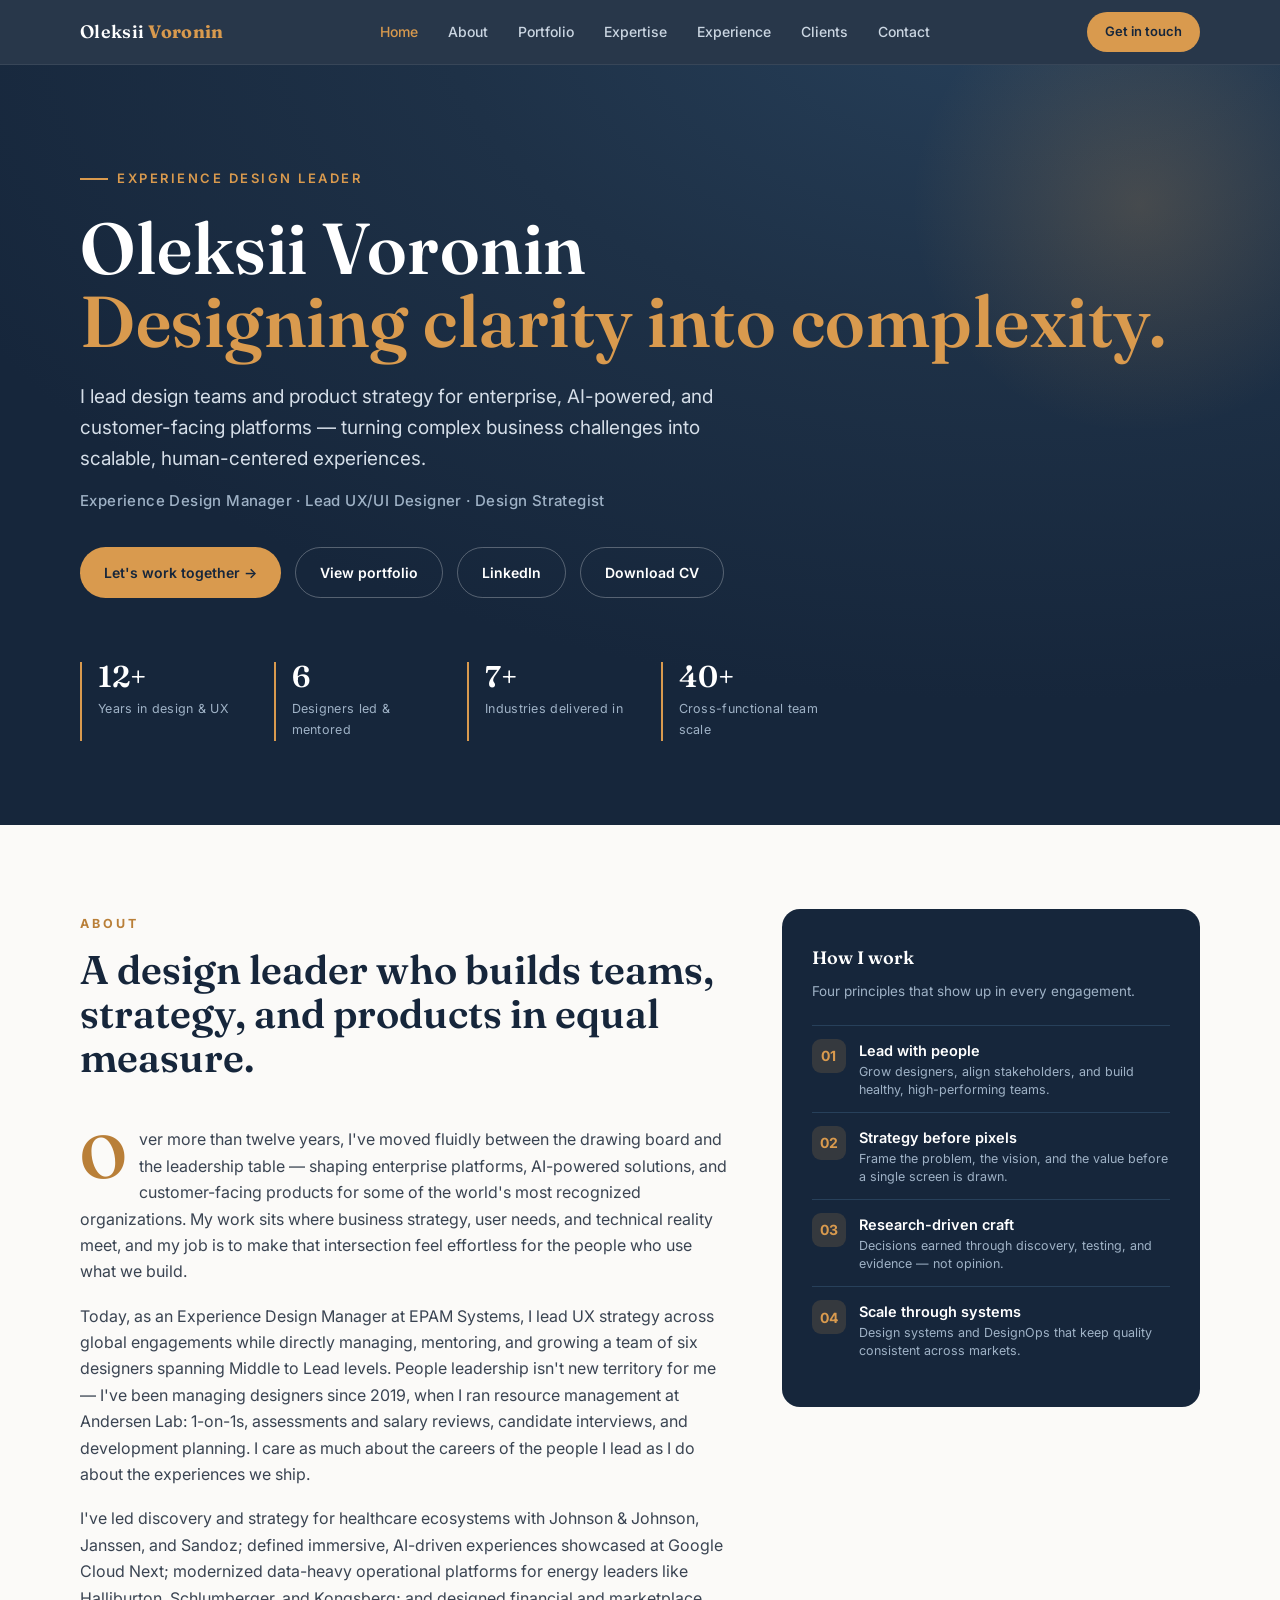
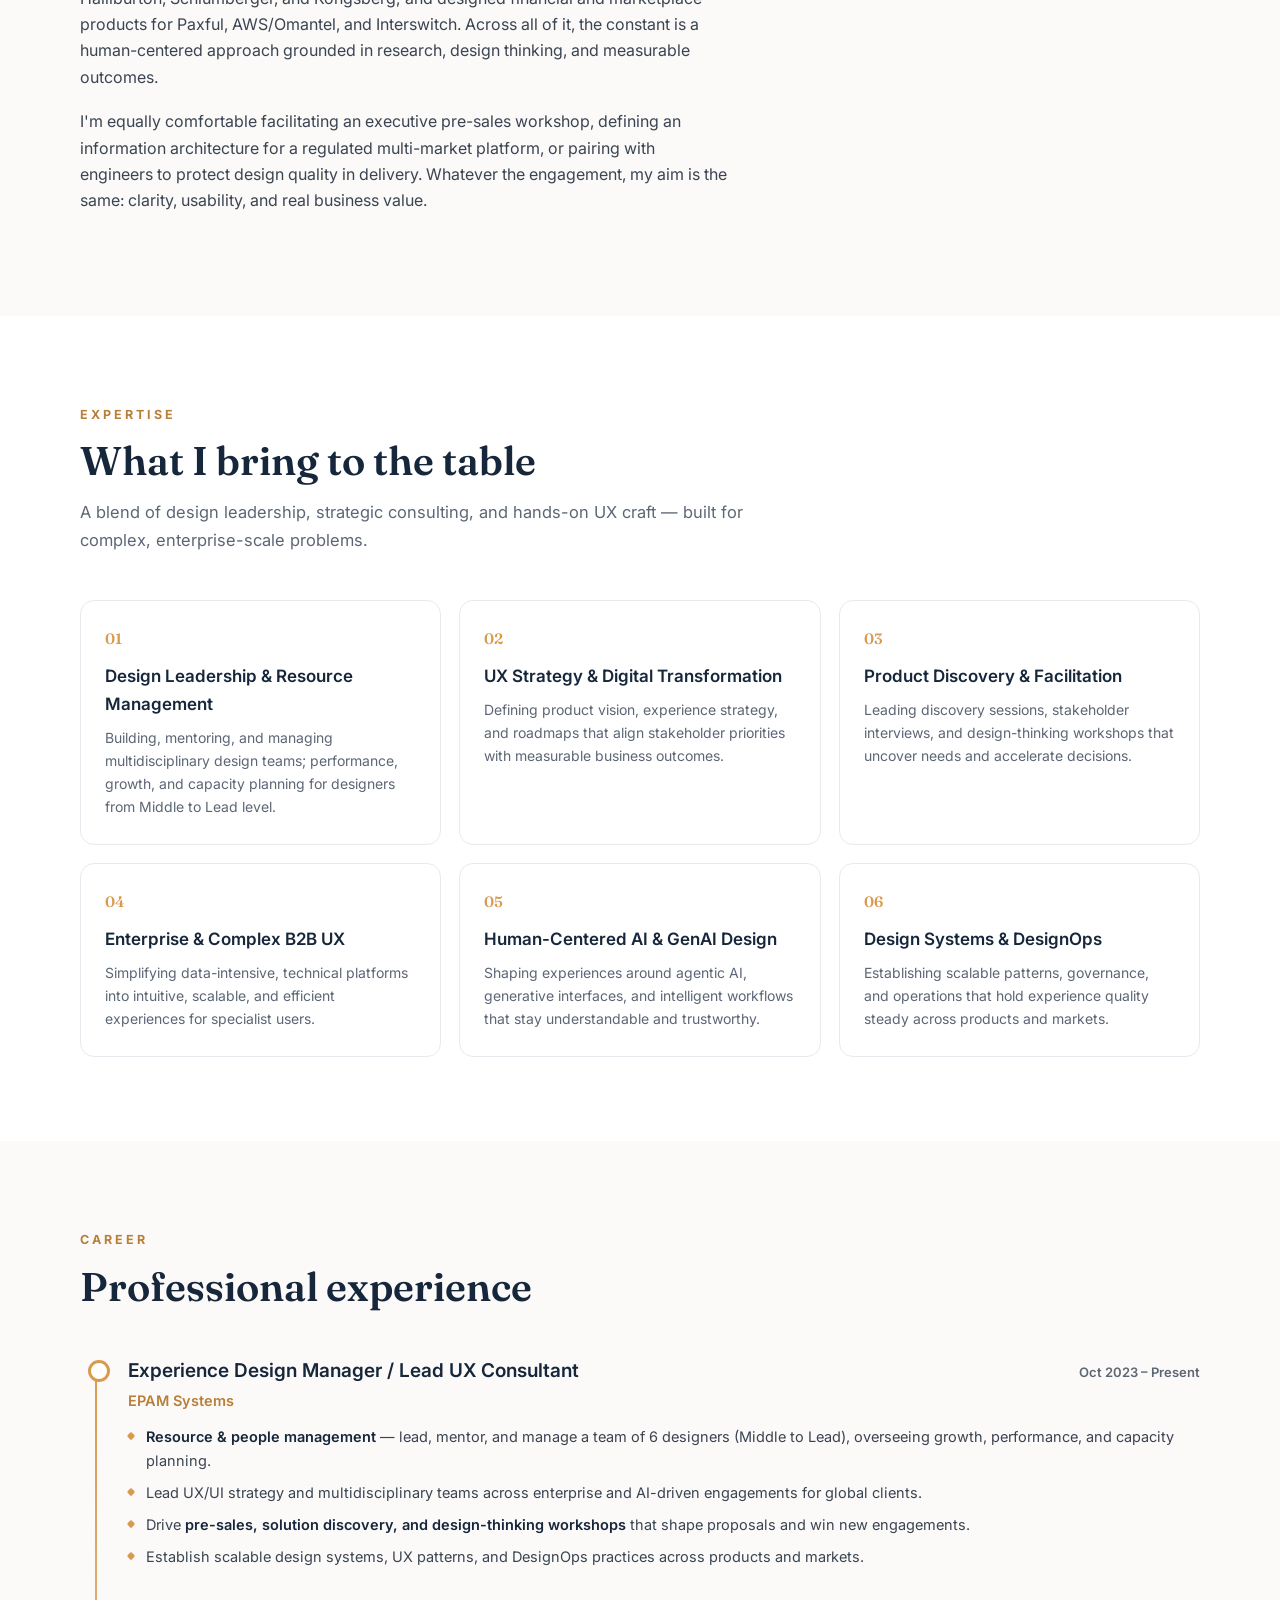
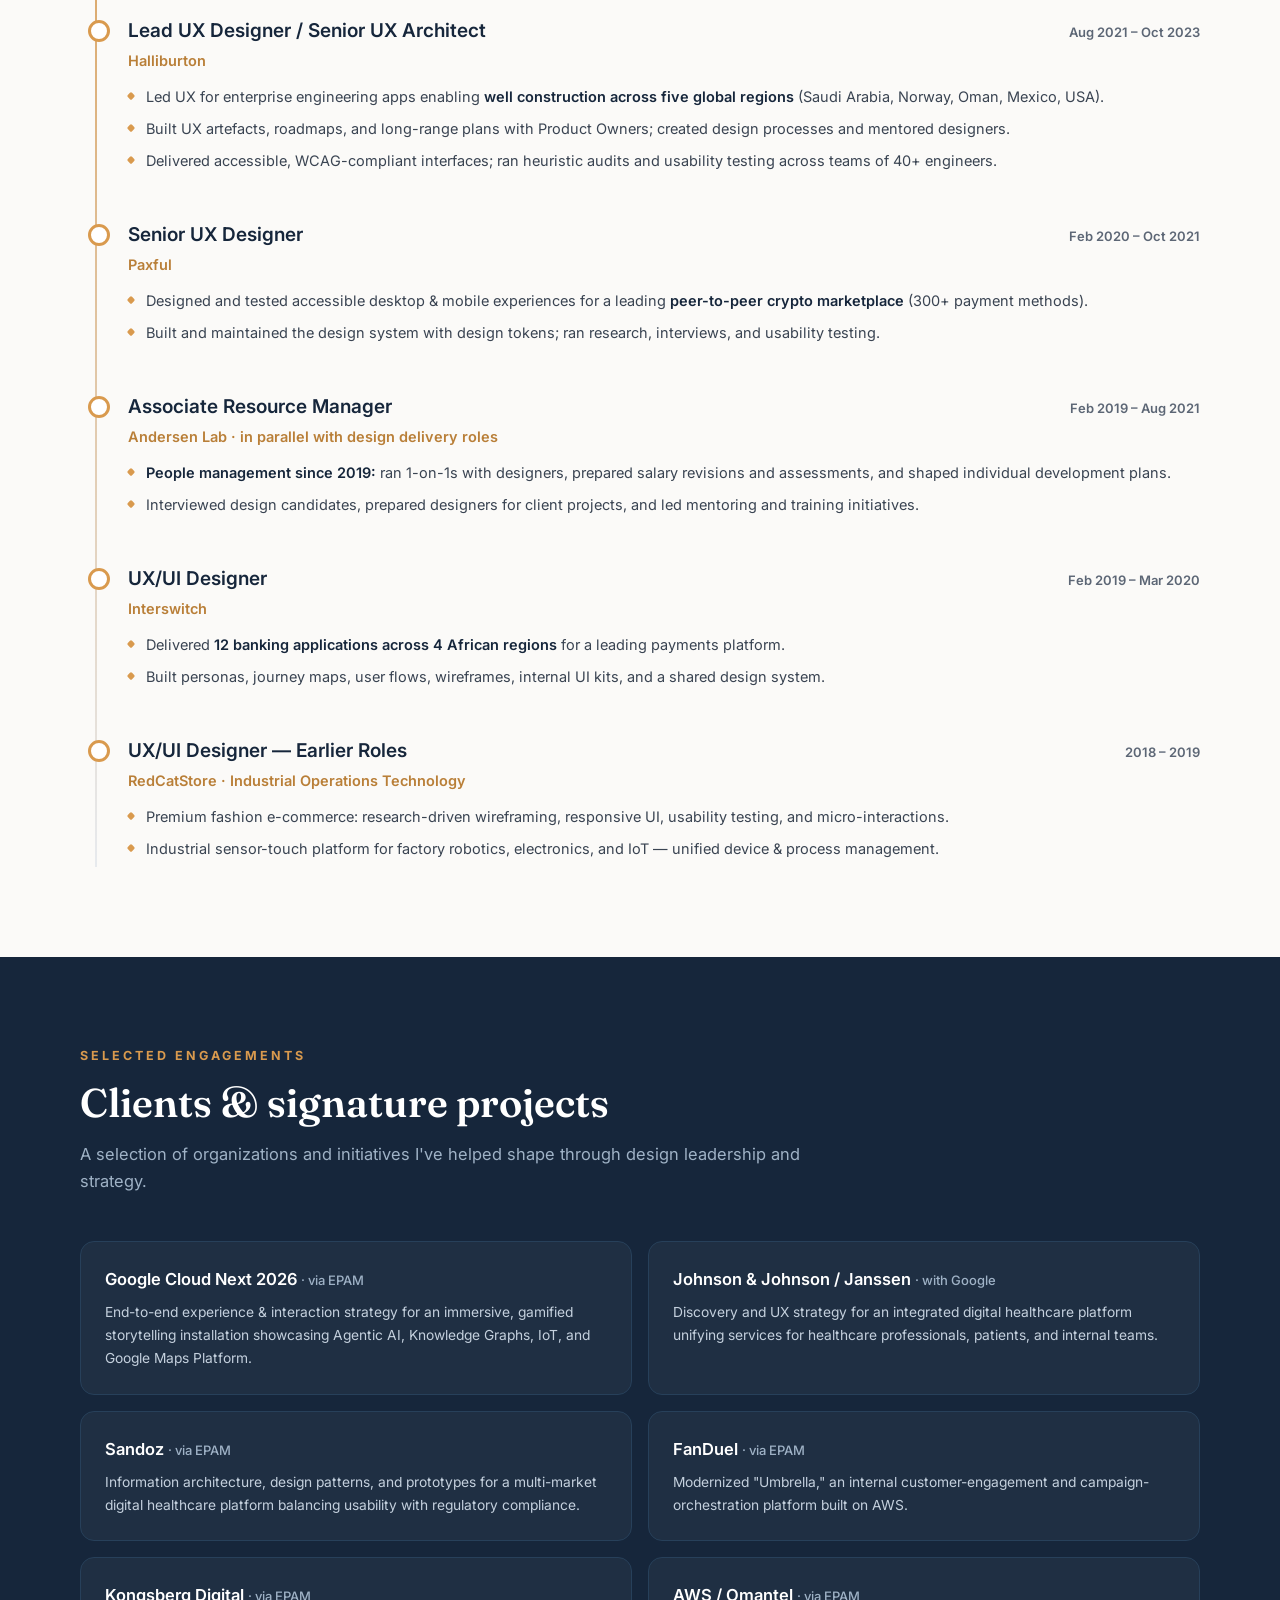
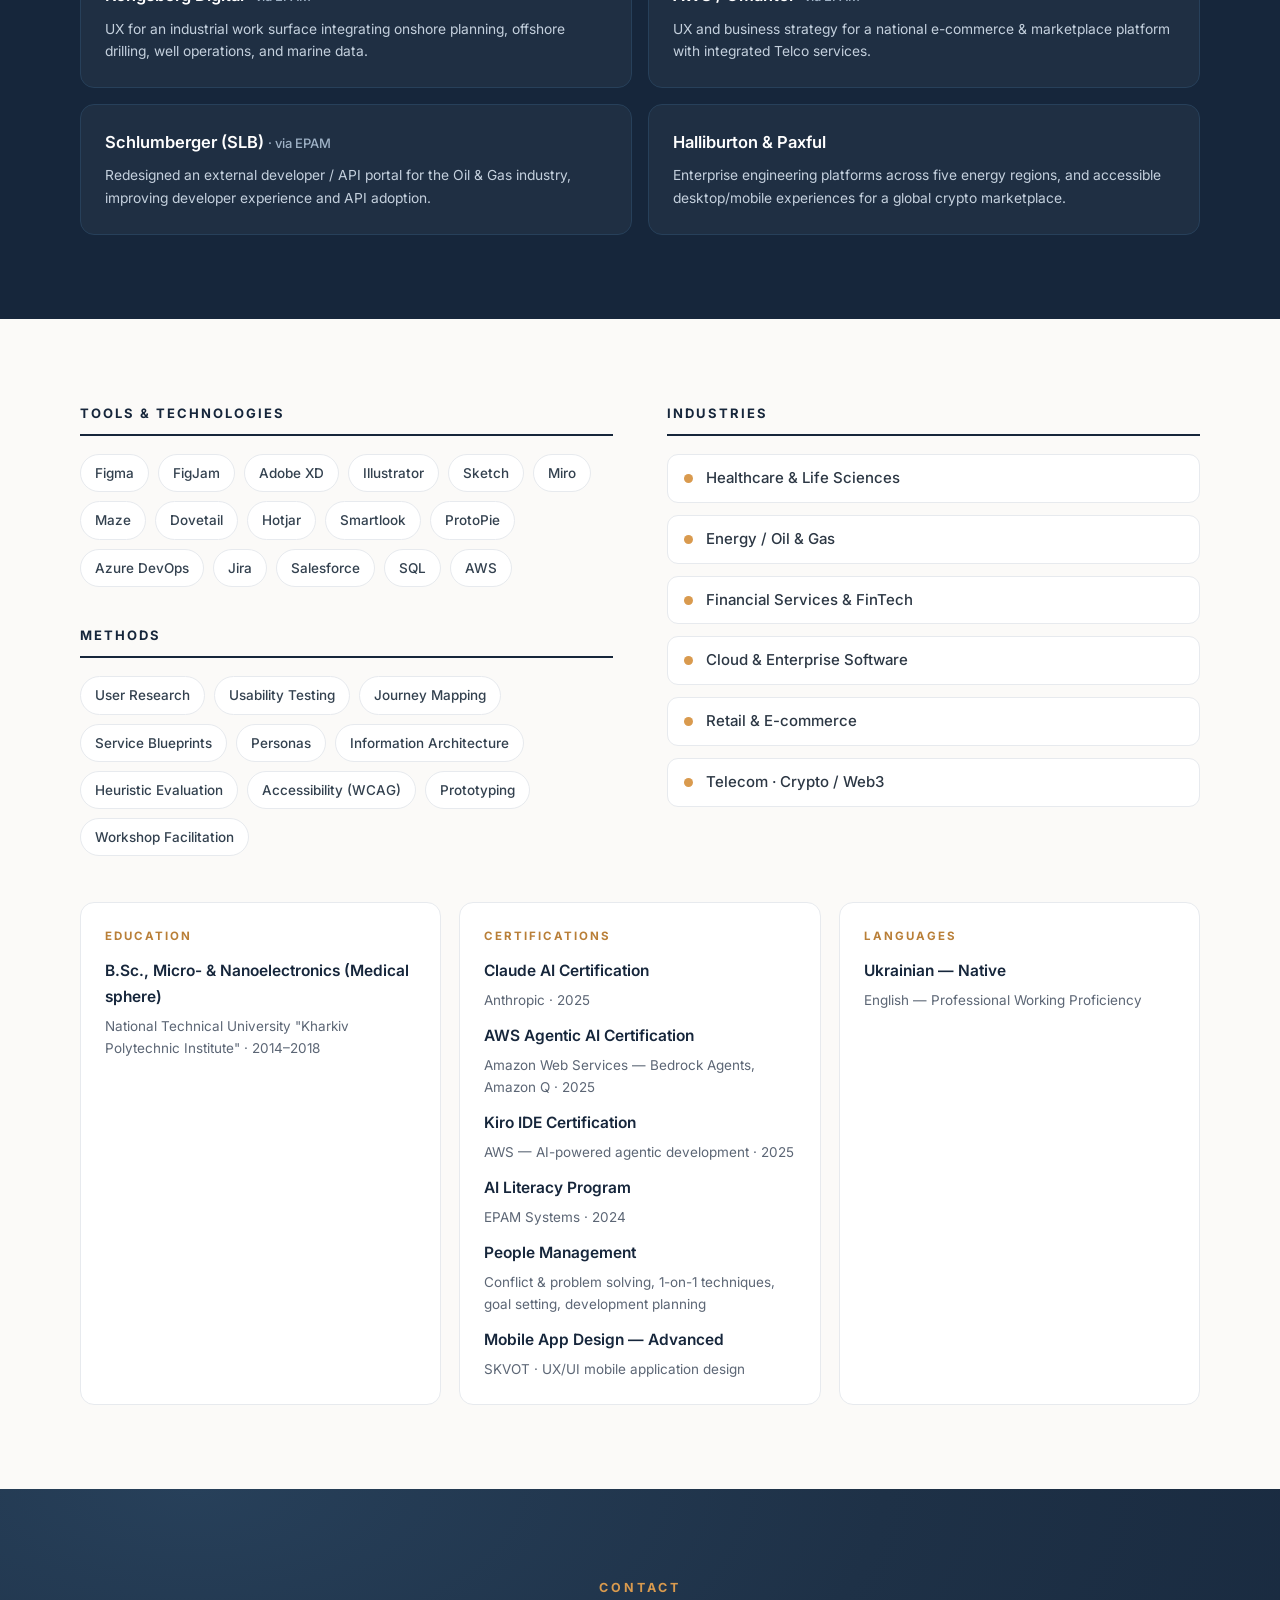
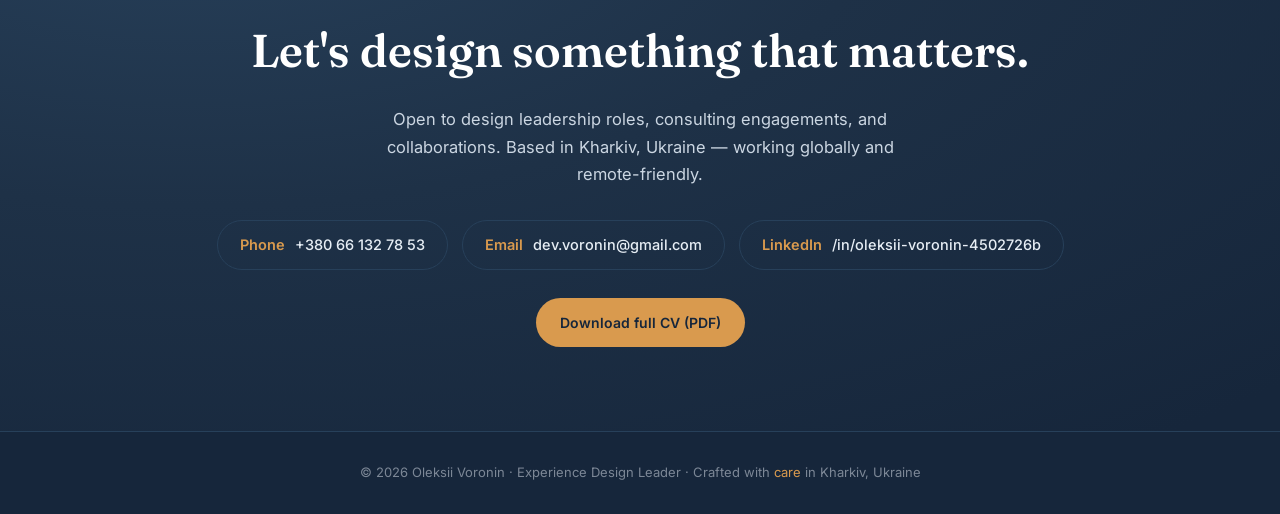
==== commit 5c4164f4: "Add files via upload" ====
--- a/index.html
+++ b/index.html
@@ -205,7 +205,7 @@
         </div>
         <div class="about-body reveal">
           <p>Over more than twelve years, I've moved fluidly between the drawing board and the leadership table — shaping enterprise platforms, AI-powered solutions, and customer-facing products for some of the world's most recognized organizations. My work sits where business strategy, user needs, and technical reality meet, and my job is to make that intersection feel effortless for the people who use what we build.</p>
-          <p>Today, as an Experience Design Manager at EPAM Systems, I lead UX strategy across global engagements while directly managing, mentoring, and growing a team of six designers spanning Middle to Lead levels. I care as much about the careers of the people I lead as I do about the experiences we ship — setting design direction, planning capacity, running reviews, and creating the conditions for designers to do their best work.</p>
+          <p>Today, as an Experience Design Manager at EPAM Systems, I lead UX strategy across global engagements while directly managing, mentoring, and growing a team of six designers spanning Middle to Lead levels. People leadership isn't new territory for me — I've been managing designers since 2019, when I ran resource management at Andersen Lab: 1-on-1s, assessments and salary reviews, candidate interviews, and development planning. I care as much about the careers of the people I lead as I do about the experiences we ship.</p>
           <p>I've led discovery and strategy for healthcare ecosystems with Johnson &amp; Johnson, Janssen, and Sandoz; defined immersive, AI-driven experiences showcased at Google Cloud Next; modernized data-heavy operational platforms for energy leaders like Halliburton, Schlumberger, and Kongsberg; and designed financial and marketplace products for Paxful, AWS/Omantel, and Interswitch. Across all of it, the constant is a human-centered approach grounded in research, design thinking, and measurable outcomes.</p>
           <p>I'm equally comfortable facilitating an executive pre-sales workshop, defining an information architecture for a regulated multi-market platform, or pairing with engineers to protect design quality in delivery. Whatever the engagement, my aim is the same: clarity, usability, and real business value.</p>
         </div>
@@ -274,6 +274,14 @@
         <ul class="t-list">
           <li>Designed and tested accessible desktop &amp; mobile experiences for a leading <b>peer-to-peer crypto marketplace</b> (300+ payment methods).</li>
           <li>Built and maintained the design system with design tokens; ran research, interviews, and usability testing.</li>
+        </ul>
+      </div>
+      <div class="titem reveal">
+        <div class="t-top"><div class="t-role">Associate Resource Manager</div><div class="t-date">Feb 2019 – Aug 2021</div></div>
+        <div class="t-org">Andersen Lab · in parallel with design delivery roles</div>
+        <ul class="t-list">
+          <li><b>People management since 2019:</b> ran 1-on-1s with designers, prepared salary revisions and assessments, and shaped individual development plans.</li>
+          <li>Interviewed design candidates, prepared designers for client projects, and led mentoring and training initiatives.</li>
         </ul>
       </div>
       <div class="titem reveal">
@@ -345,12 +353,14 @@
     </div>
 
     <div class="facts">
-      <div class="fact reveal"><div class="fh">Education</div><div class="fm">B.Sc., Micro- &amp; Nanoelectronics</div><div class="fs">Kharkiv Polytechnic Institute — Faculty of Automation &amp; Instrumentation</div></div>
+      <div class="fact reveal"><div class="fh">Education</div><div class="fm">B.Sc., Micro- &amp; Nanoelectronics (Medical sphere)</div><div class="fs">National Technical University "Kharkiv Polytechnic Institute" · 2014–2018</div></div>
       <div class="fact reveal"><div class="fh">Certifications</div>
         <div class="fm">Claude AI Certification</div><div class="fs">Anthropic · 2025</div>
         <div class="fm" style="margin-top:12px;">AWS Agentic AI Certification</div><div class="fs">Amazon Web Services — Bedrock Agents, Amazon Q · 2025</div>
         <div class="fm" style="margin-top:12px;">Kiro IDE Certification</div><div class="fs">AWS — AI-powered agentic development · 2025</div>
         <div class="fm" style="margin-top:12px;">AI Literacy Program</div><div class="fs">EPAM Systems · 2024</div>
+        <div class="fm" style="margin-top:12px;">People Management</div><div class="fs">Conflict &amp; problem solving, 1-on-1 techniques, goal setting, development planning</div>
+        <div class="fm" style="margin-top:12px;">Mobile App Design — Advanced</div><div class="fs">SKVOT · UX/UI mobile application design</div>
       </div>
       <div class="fact reveal"><div class="fh">Languages</div><div class="fm">Ukrainian — Native</div><div class="fs">English — Professional Working Proficiency</div></div>
     </div>
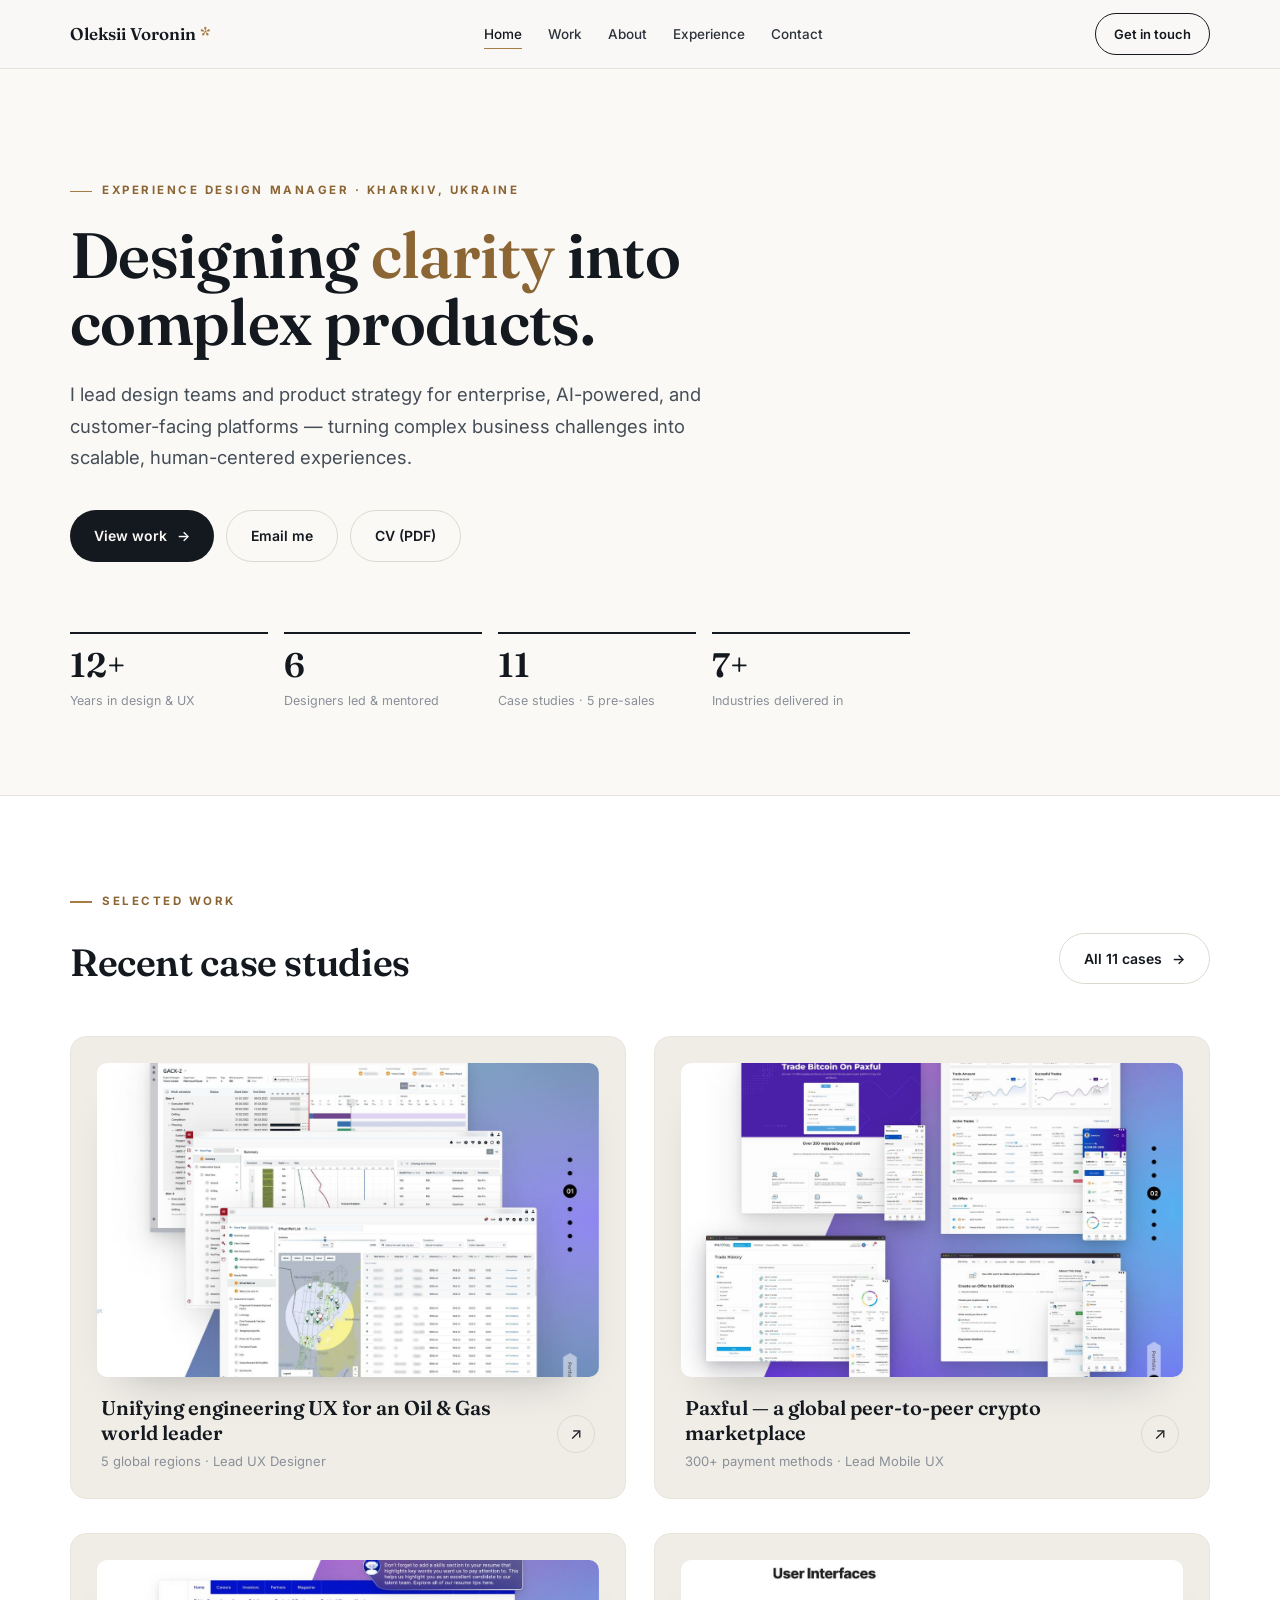
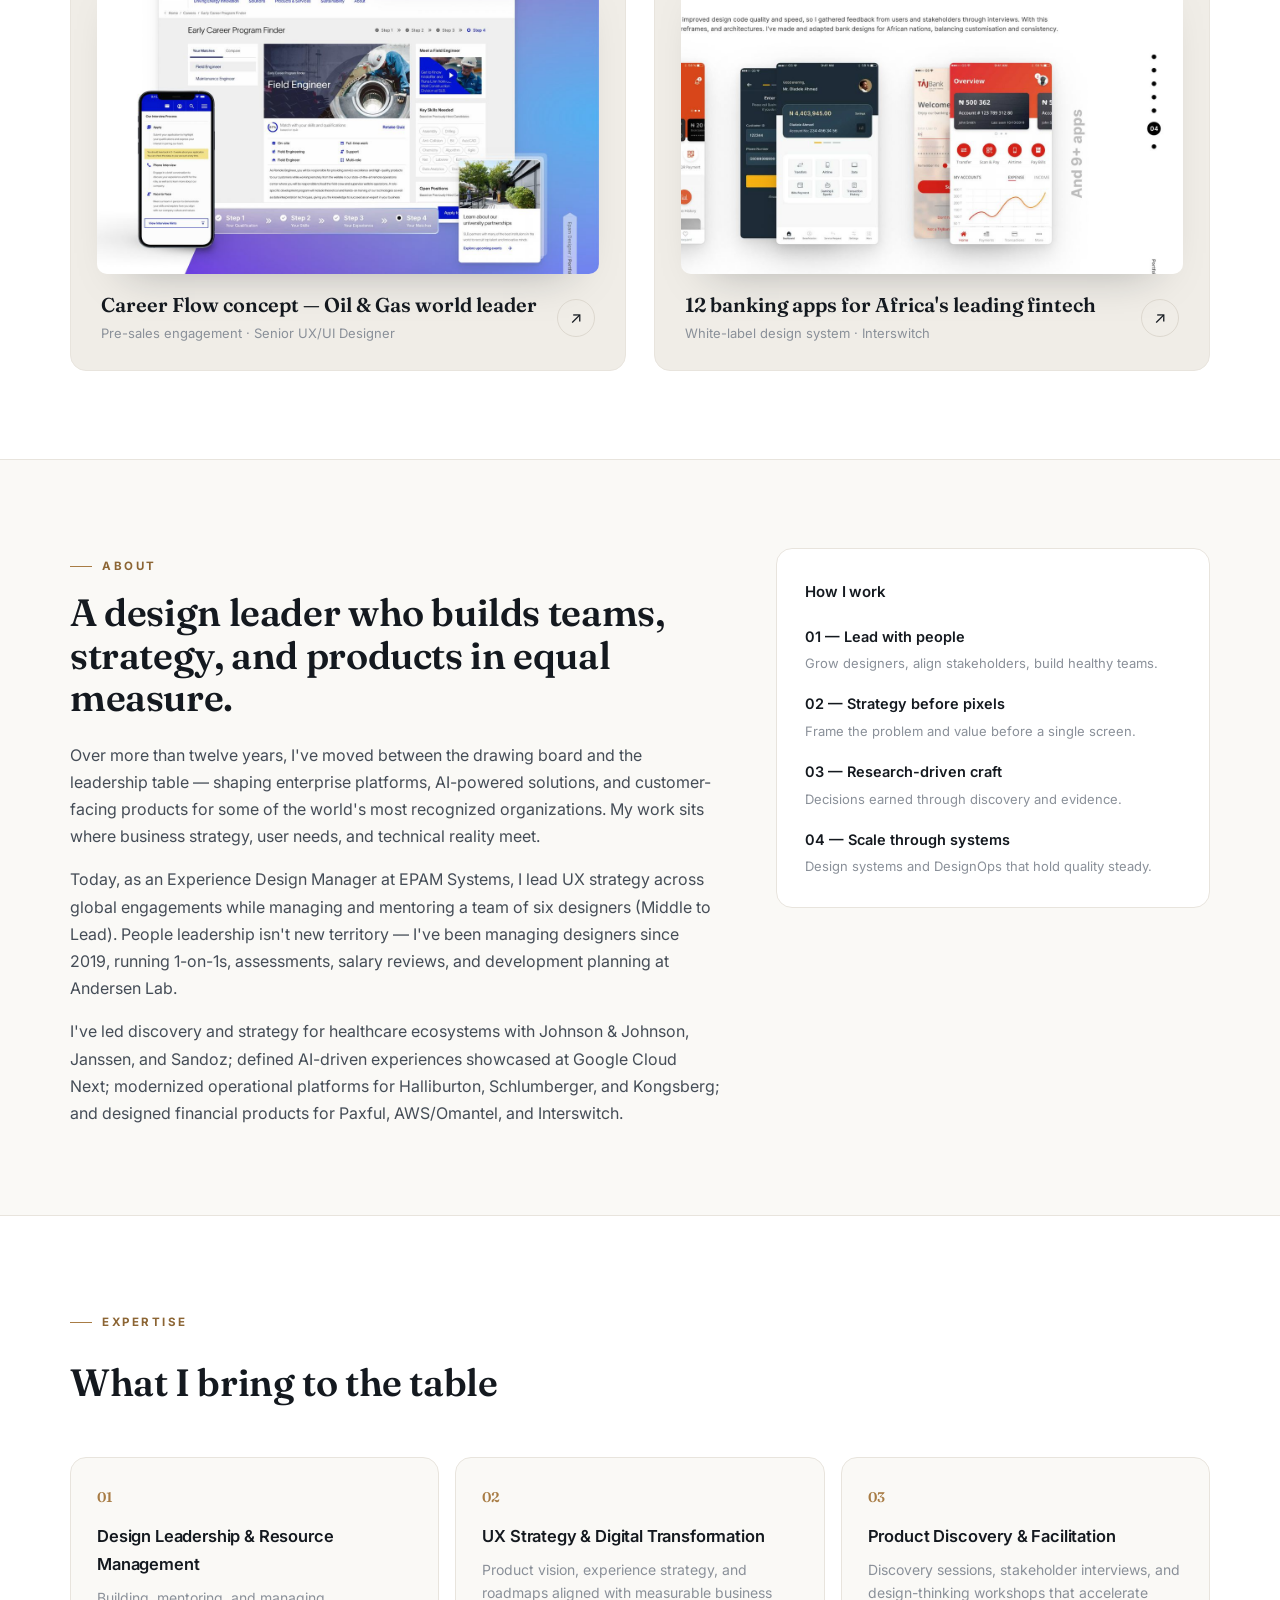
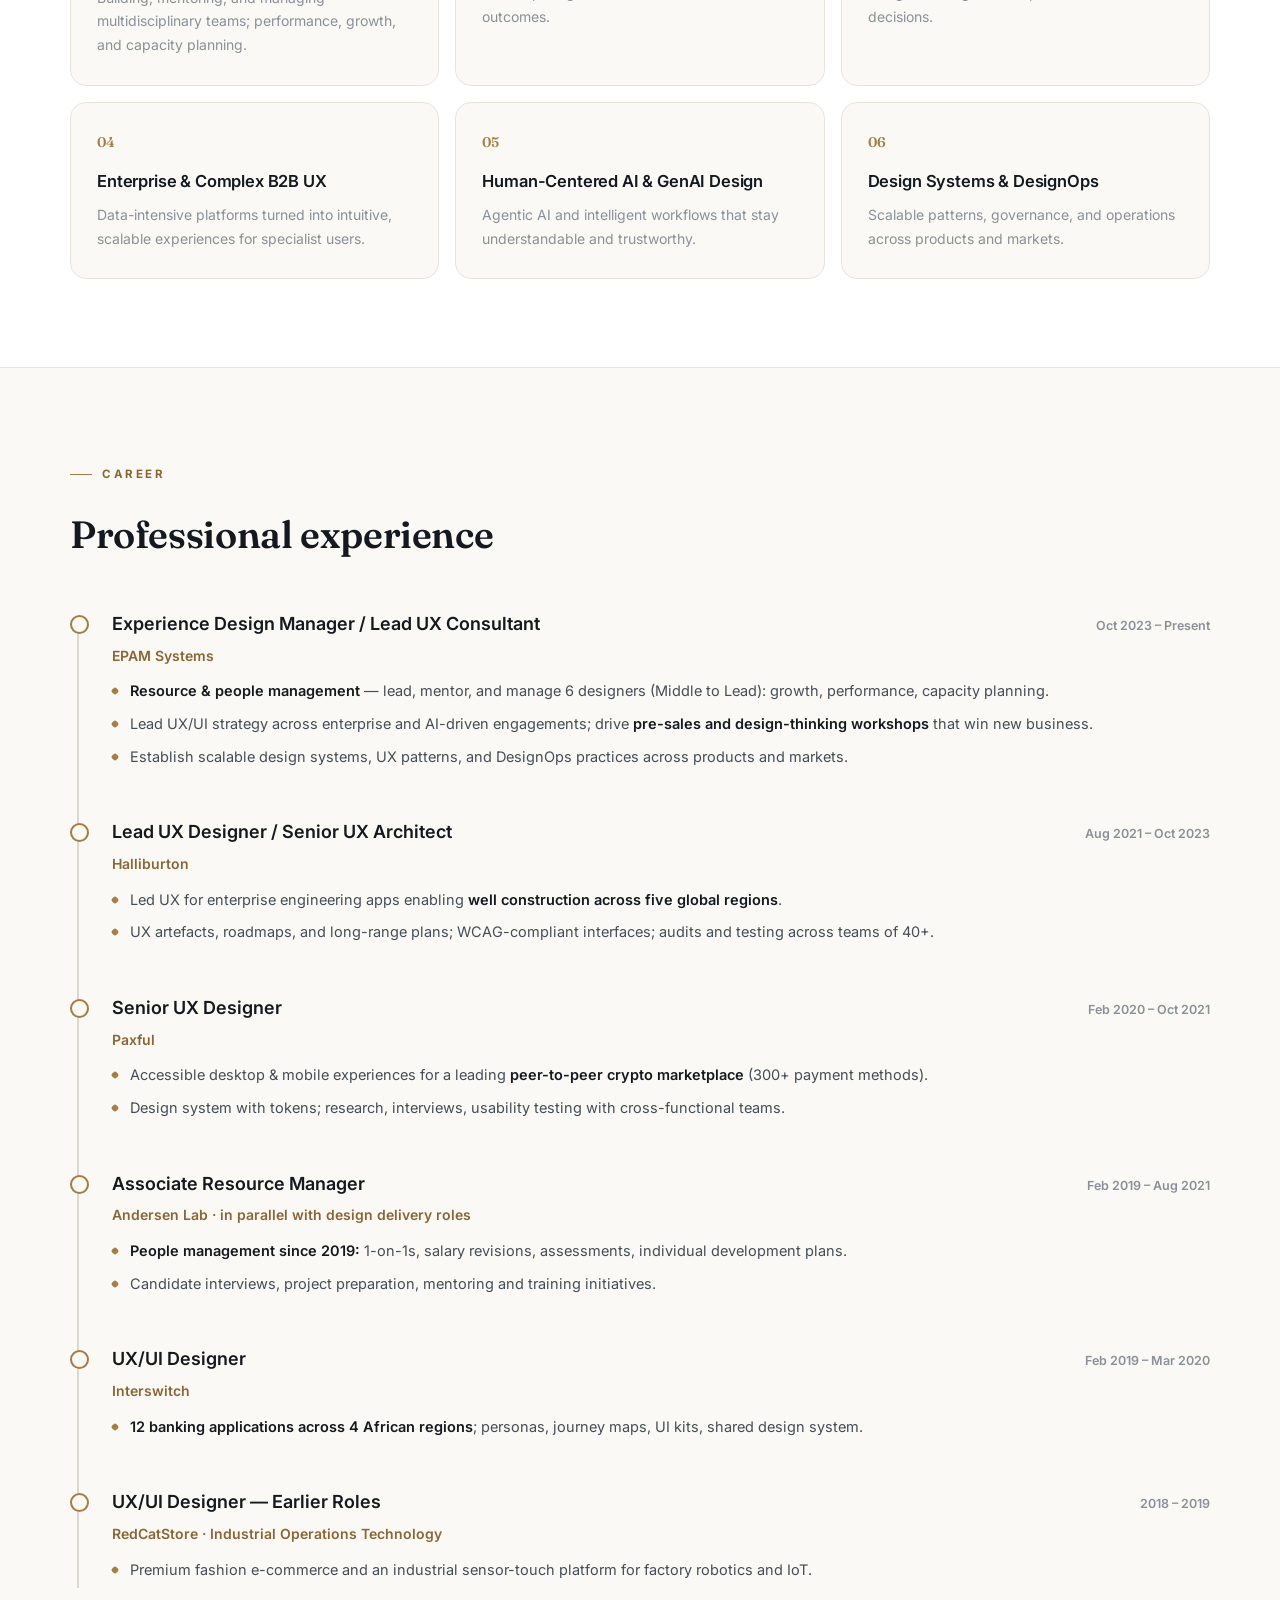
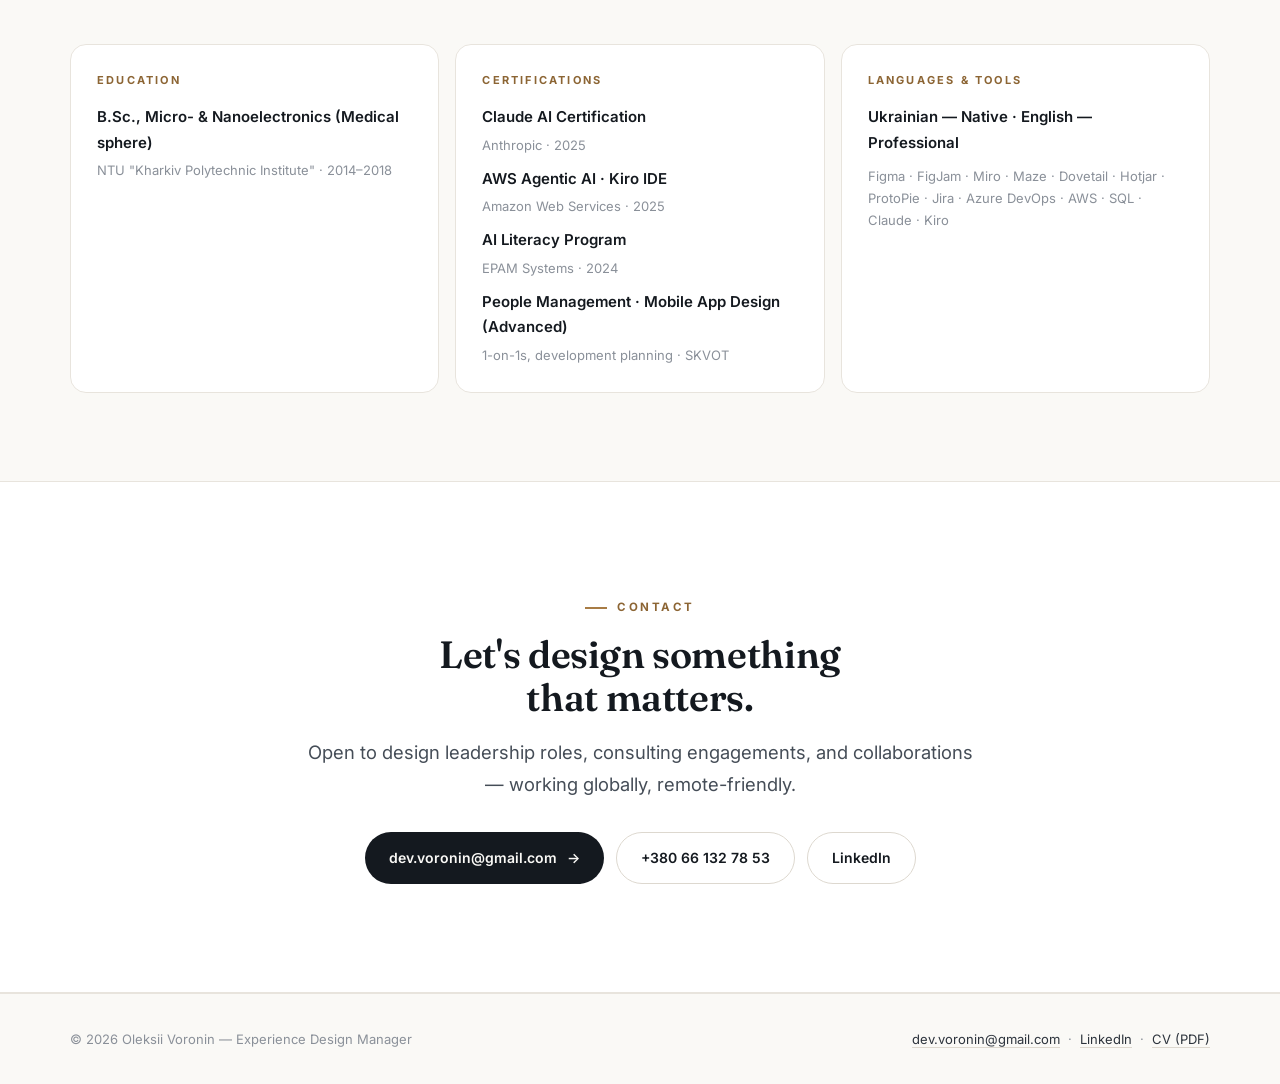
==== commit 2bcc203d: "Add files via upload" ====
--- a/index.html
+++ b/index.html
@@ -1,396 +1,199 @@
 <!DOCTYPE html>
 <html lang="en">
 <head>
-<meta charset="utf-8">
-<meta name="viewport" content="width=device-width, initial-scale=1">
-<title>Oleksii Voronin — Experience Design Leader</title>
+<meta charset="utf-8"><meta name="viewport" content="width=device-width, initial-scale=1">
+<title>Oleksii Voronin — Experience Design Manager</title>
 <meta name="description" content="Oleksii Voronin — Experience Design Manager & Lead UX/UI Designer with 12+ years across enterprise, AI, and customer-facing products.">
 <link rel="preconnect" href="https://fonts.googleapis.com">
 <link rel="preconnect" href="https://fonts.gstatic.com" crossorigin>
-<link href="https://fonts.googleapis.com/css2?family=Fraunces:opsz,wght@9..144,400;9..144,500;9..144,600;9..144,700&family=Inter:wght@400;500;600;700&display=swap" rel="stylesheet">
-<style>
-  :root{
-    --ink:#16263B; --ink-2:#1E3147; --ink-3:#27405A;
-    --accent:#D99A4E; --accent-deep:#B97F38; --accent-soft:#F2D9B5;
-    --text:#222A35; --muted:#5C6675; --soft:#7C8796;
-    --line:#E7EAEE; --bg:#FBFAF8; --card:#FFFFFF;
-    --side-muted:#9FB2C6;
-  }
-  *{ box-sizing:border-box; margin:0; padding:0; }
-  html{ scroll-behavior:smooth; }
-  body{ font-family:'Inter',system-ui,sans-serif; color:var(--text); background:var(--bg); line-height:1.65; -webkit-font-smoothing:antialiased; }
-  h1,h2,h3,.display{ font-family:'Fraunces',Georgia,serif; }
-  a{ color:inherit; text-decoration:none; }
-  .wrap{ width:min(1120px,92vw); margin:0 auto; }
-  .accent{ color:var(--accent); }
-
-  /* ---------- NAV ---------- */
-  nav{ position:sticky; top:0; z-index:50; background:rgba(22,38,59,.92); backdrop-filter:blur(10px); border-bottom:1px solid rgba(255,255,255,.08); }
-  nav .wrap{ display:flex; align-items:center; justify-content:space-between; height:64px; }
-  .brand{ font-family:'Fraunces',serif; font-weight:600; color:#fff; font-size:18px; letter-spacing:.3px; }
-  .brand b{ color:var(--accent); }
-  .nav-links{ display:flex; gap:30px; }
-  .nav-links a{ color:#CBD6E2; font-size:14px; font-weight:500; transition:color .2s; }
-  .nav-links a:hover, .nav-links a.on{ color:var(--accent); }
-  .nav-cta{ background:var(--accent); color:var(--ink)!important; padding:9px 18px; border-radius:30px; font-weight:600; font-size:13px; transition:transform .2s,background .2s; }
-  .nav-cta:hover{ background:var(--accent-soft); transform:translateY(-1px); }
-  @media(max-width:760px){ .nav-links{ display:none; } }
-
-  /* ---------- HERO ---------- */
-  .hero{ position:relative; color:#fff; overflow:hidden;
-    background:radial-gradient(120% 120% at 80% -10%, var(--ink-3) 0%, var(--ink-2) 38%, var(--ink) 78%); }
-  .hero::after{ content:''; position:absolute; right:-120px; top:-120px; width:520px; height:520px; border-radius:50%;
-    background:radial-gradient(circle, rgba(217,154,78,.20), transparent 62%); pointer-events:none; }
-  .hero .wrap{ padding:96px 0 84px; position:relative; z-index:2; }
-  .eyebrow{ display:inline-flex; align-items:center; gap:9px; color:var(--accent); font-size:13px; font-weight:600; letter-spacing:2.5px; text-transform:uppercase; margin-bottom:22px; }
-  .eyebrow::before{ content:''; width:28px; height:2px; background:var(--accent); }
-  .hero h1{ font-weight:600; font-size:clamp(40px,6.4vw,72px); line-height:1.02; letter-spacing:.5px; }
-  .hero h1 .l2{ color:var(--accent); }
-  .hero .lead{ margin-top:22px; max-width:640px; font-size:clamp(16px,2vw,19px); color:#D5DEE8; font-weight:400; }
-  .hero .role-line{ margin-top:14px; font-size:15px; color:var(--side-muted); font-weight:500; letter-spacing:.4px; }
-  .hero-cta{ margin-top:34px; display:flex; gap:14px; flex-wrap:wrap; }
-  .btn{ display:inline-flex; align-items:center; gap:9px; padding:13px 24px; border-radius:32px; font-weight:600; font-size:14px; transition:transform .2s,background .2s,border-color .2s; }
-  .btn-primary{ background:var(--accent); color:var(--ink); }
-  .btn-primary:hover{ background:var(--accent-soft); transform:translateY(-2px); }
-  .btn-ghost{ border:1.5px solid rgba(255,255,255,.28); color:#fff; }
-  .btn-ghost:hover{ border-color:var(--accent); color:var(--accent); transform:translateY(-2px); }
-
-  .stats{ margin-top:64px; display:grid; grid-template-columns:repeat(4,1fr); gap:14px; max-width:760px; }
-  .stat{ border-left:2px solid var(--accent); padding-left:16px; }
-  .stat .n{ font-family:'Fraunces',serif; font-weight:600; font-size:30px; color:#fff; line-height:1; }
-  .stat .t{ font-size:12.5px; color:var(--side-muted); margin-top:7px; letter-spacing:.3px; }
-  @media(max-width:680px){ .stats{ grid-template-columns:repeat(2,1fr); gap:26px 14px; } }
-
-  /* ---------- SECTIONS ---------- */
-  section{ padding:84px 0; }
-  .sec-head{ margin-bottom:46px; max-width:720px; }
-  .kicker{ display:inline-block; color:var(--accent-deep); font-size:12.5px; font-weight:700; letter-spacing:3px; text-transform:uppercase; margin-bottom:14px; }
-  .sec-head h2{ font-size:clamp(28px,4vw,40px); font-weight:600; color:var(--ink); line-height:1.1; }
-  .sec-head p{ margin-top:16px; color:var(--muted); font-size:16.5px; }
-
-  /* ABOUT */
-  .about-grid{ display:grid; grid-template-columns:1.55fr 1fr; gap:54px; align-items:start; }
-  @media(max-width:860px){ .about-grid{ grid-template-columns:1fr; gap:40px; } }
-  .about-body p{ color:#3A4452; font-size:16px; margin-bottom:18px; }
-  .about-body p:first-child::first-letter{ font-family:'Fraunces',serif; font-weight:600; font-size:60px; float:left; line-height:.82; padding:6px 12px 0 0; color:var(--accent-deep); }
-  .pillars{ background:var(--ink); border-radius:18px; padding:34px 30px; color:#fff; position:sticky; top:88px; }
-  .pillars h3{ font-size:18px; font-weight:600; margin-bottom:8px; }
-  .pillars .ps{ color:var(--side-muted); font-size:13.5px; margin-bottom:22px; }
-  .pill{ display:flex; gap:13px; padding:13px 0; border-top:1px solid var(--ink-3); }
-  .pill .ic{ flex:0 0 34px; height:34px; border-radius:9px; background:rgba(217,154,78,.16); color:var(--accent); display:flex; align-items:center; justify-content:center; font-weight:700; font-size:14px; }
-  .pill .pt{ font-weight:600; font-size:14.5px; }
-  .pill .pd{ color:var(--side-muted); font-size:12.5px; line-height:1.45; }
-
-  /* EXPERTISE */
-  .exp-wrap{ background:#fff; }
-  .grid3{ display:grid; grid-template-columns:repeat(3,1fr); gap:18px; }
-  @media(max-width:860px){ .grid3{ grid-template-columns:1fr; } }
-  .ecard{ background:var(--card); border:1px solid var(--line); border-radius:14px; padding:26px 24px; transition:transform .22s,box-shadow .22s,border-color .22s; }
-  .ecard:hover{ transform:translateY(-4px); box-shadow:0 18px 40px -22px rgba(22,38,59,.35); border-color:var(--accent-soft); }
-  .ecard .num{ font-family:'Fraunces',serif; color:var(--accent); font-size:15px; font-weight:600; }
-  .ecard h3{ font-family:'Inter',sans-serif; font-size:17px; font-weight:600; color:var(--ink); margin:10px 0 8px; }
-  .ecard p{ color:var(--muted); font-size:14px; }
-
-  /* EXPERIENCE TIMELINE */
-  .tl{ position:relative; margin-left:8px; }
-  .tl::before{ content:''; position:absolute; left:7px; top:6px; bottom:6px; width:2px; background:linear-gradient(var(--accent),var(--line)); }
-  .titem{ position:relative; padding:0 0 38px 40px; }
-  .titem::before{ content:''; position:absolute; left:0; top:5px; width:16px; height:16px; border-radius:50%; background:#fff; border:3px solid var(--accent); }
-  .titem:last-child{ padding-bottom:4px; }
-  .t-top{ display:flex; justify-content:space-between; gap:16px; flex-wrap:wrap; align-items:baseline; }
-  .t-role{ font-size:19px; font-weight:600; color:var(--ink); font-family:'Inter',sans-serif; }
-  .t-date{ font-size:13px; color:var(--muted); font-weight:600; white-space:nowrap; }
-  .t-org{ color:var(--accent-deep); font-weight:600; font-size:14.5px; margin:3px 0 12px; }
-  .t-list{ list-style:none; }
-  .t-list li{ position:relative; padding-left:18px; margin-bottom:8px; color:#3A4452; font-size:14.5px; }
-  .t-list li::before{ content:''; position:absolute; left:0; top:8px; width:6px; height:6px; background:var(--accent); border-radius:1.5px; transform:rotate(45deg); }
-  .t-list li b{ color:var(--ink); font-weight:600; }
-
-  /* ENGAGEMENTS */
-  .eng-wrap{ background:var(--ink); color:#fff; }
-  .eng-wrap .kicker{ color:var(--accent); }
-  .eng-wrap .sec-head h2{ color:#fff; }
-  .eng-wrap .sec-head p{ color:var(--side-muted); }
-  .grid2{ display:grid; grid-template-columns:repeat(2,1fr); gap:16px; }
-  @media(max-width:760px){ .grid2{ grid-template-columns:1fr; } }
-  .gcard{ background:rgba(255,255,255,.04); border:1px solid var(--ink-3); border-radius:14px; padding:24px; transition:background .22s,transform .22s,border-color .22s; }
-  .gcard:hover{ background:rgba(217,154,78,.08); border-color:var(--accent); transform:translateY(-3px); }
-  .gcard .cli{ font-size:16.5px; font-weight:600; color:#fff; }
-  .gcard .cli .via{ color:var(--side-muted); font-weight:500; font-size:13px; }
-  .gcard p{ color:#C4D0DD; font-size:13.8px; margin-top:8px; }
-
-  /* SKILLS / INDUSTRIES split */
-  .split{ display:grid; grid-template-columns:1fr 1fr; gap:54px; }
-  @media(max-width:860px){ .split{ grid-template-columns:1fr; gap:40px; } }
-  .mini-h{ font-size:13px; font-weight:700; letter-spacing:2px; text-transform:uppercase; color:var(--ink); margin-bottom:18px; padding-bottom:10px; border-bottom:2px solid var(--ink); }
-  .chips{ display:flex; flex-wrap:wrap; gap:9px; }
-  .c{ border:1px solid var(--line); background:#fff; color:#33414F; font-size:13.5px; font-weight:500; padding:7px 14px; border-radius:30px; transition:border-color .2s,color .2s; }
-  .c:hover{ border-color:var(--accent); color:var(--accent-deep); }
-  .ind-list{ display:grid; gap:12px; }
-  .ind{ display:flex; align-items:center; gap:13px; font-size:15px; color:#2C3744; font-weight:500; padding:11px 16px; background:#fff; border:1px solid var(--line); border-radius:11px; }
-  .ind .dot{ width:9px; height:9px; border-radius:50%; background:var(--accent); flex:none; }
-
-  /* FACTS strip (edu/lang/cert) */
-  .facts{ display:grid; grid-template-columns:repeat(3,1fr); gap:18px; margin-top:46px; }
-  @media(max-width:760px){ .facts{ grid-template-columns:1fr; } }
-  .fact{ background:#fff; border:1px solid var(--line); border-radius:14px; padding:24px; }
-  .fact .fh{ color:var(--accent-deep); font-size:11.5px; font-weight:700; letter-spacing:2px; text-transform:uppercase; margin-bottom:12px; }
-  .fact .fm{ font-weight:600; color:var(--ink); font-size:15.5px; }
-  .fact .fs{ color:var(--muted); font-size:13.5px; margin-top:5px; }
-
-  /* CONTACT */
-  .contact{ background:radial-gradient(120% 130% at 15% 0%, var(--ink-3), var(--ink-2) 45%, var(--ink)); color:#fff; text-align:center; }
-  .contact h2{ font-size:clamp(30px,4.5vw,46px); font-weight:600; }
-  .contact p{ color:#CBD6E2; max-width:520px; margin:18px auto 32px; font-size:16.5px; }
-  .contact-row{ display:flex; gap:14px; justify-content:center; flex-wrap:wrap; margin-bottom:28px; }
-  .pill-link{ display:inline-flex; align-items:center; gap:10px; border:1.5px solid var(--ink-3); border-radius:32px; padding:12px 22px; font-size:14.5px; color:#E7EEF5; font-weight:500; transition:border-color .2s,background .2s; }
-  .pill-link:hover{ border-color:var(--accent); background:rgba(217,154,78,.1); }
-  .pill-link b{ color:var(--accent); font-weight:600; }
-  footer{ text-align:center; color:var(--soft); font-size:13px; padding:30px 0; background:var(--ink); border-top:1px solid var(--ink-3); }
-  footer .accent{ color:var(--accent); }
-
-  /* reveal animation */
-  .reveal{ opacity:0; transform:translateY(22px); transition:opacity .7s ease,transform .7s ease; }
-  .reveal.in{ opacity:1; transform:none; }
-</style>
+<link href="https://fonts.googleapis.com/css2?family=Fraunces:opsz,wght@9..144,500;9..144,600&family=Inter:wght@400;500;600;700&display=swap" rel="stylesheet">
+<link rel="stylesheet" href="styles.css">
 </head>
 <body>
+<nav><div class="wrap">
+  <a class="brand" href="index.html">Oleksii Voronin <i>*</i></a>
+  <div class="nav-links">
+    <a class="on" href="index.html">Home</a>
+    <a href="portfolio.html">Work</a>
+    <a href="index.html#about">About</a>
+    <a href="index.html#experience">Experience</a>
+    <a href="index.html#contact">Contact</a>
+  </div>
+  <a class="nav-cta" href="mailto:dev.voronin@gmail.com?subject=Design%20opportunity&body=Hi%20Oleksii%2C%0A%0A">Get in touch</a>
+</div></nav>
 
-<nav>
+<header class="hero-home">
   <div class="wrap">
-    <a class="brand" href="index.html">Oleksii <b>Voronin</b></a>
-    <div class="nav-links">
-      <a class="on" href="index.html">Home</a>
-      <a href="index.html#about">About</a>
-      <a href="portfolio.html">Portfolio</a>
-      <a href="index.html#expertise">Expertise</a>
-      <a href="index.html#experience">Experience</a>
-      <a href="index.html#work">Clients</a>
-      <a href="index.html#contact">Contact</a>
-    </div>
-    <a class="nav-cta" href="mailto:dev.voronin@gmail.com?subject=Design%20opportunity%20—%20from%20your%20website&body=Hi%20Oleksii%2C%0A%0A">Get in touch</a>
-  </div>
-</nav>
-
-<!-- HERO -->
-<header class="hero">
-  <div class="wrap">
-    <div class="eyebrow">Experience Design Leader</div>
-    <h1>Oleksii Voronin<br><span class="l2">Designing clarity into complexity.</span></h1>
-    <p class="lead">I lead design teams and product strategy for enterprise, AI-powered, and customer-facing platforms — turning complex business challenges into scalable, human-centered experiences.</p>
-    <div class="role-line">Experience Design Manager · Lead UX/UI Designer · Design Strategist</div>
-    <div class="hero-cta">
-      <a class="btn btn-primary" href="mailto:dev.voronin@gmail.com?subject=Design%20opportunity%20—%20from%20your%20website&body=Hi%20Oleksii%2C%0A%0A">Let's work together →</a>
-      <a class="btn btn-ghost" href="portfolio.html">View portfolio</a>
-      <a class="btn btn-ghost" href="https://www.linkedin.com/in/oleksii-voronin-4502726b" target="_blank" rel="noopener">LinkedIn</a>
-      <a class="btn btn-ghost" href="Oleksii_Voronin_CV.pdf" download>Download CV</a>
+    <span class="kicker rv">Experience Design Manager · Kharkiv, Ukraine</span>
+    <h1 class="display rv" style="margin:20px 0 24px; max-width:17ch;">Designing <b>clarity</b> into complex products.</h1>
+    <p class="lead rv">I lead design teams and product strategy for enterprise, AI-powered, and customer-facing platforms — turning complex business challenges into scalable, human-centered experiences.</p>
+    <div class="rv" style="display:flex; gap:12px; flex-wrap:wrap; margin-top:36px;">
+      <a class="btn btn-ink" href="portfolio.html">View work <span class="ar">→</span></a>
+      <a class="btn btn-line" href="mailto:dev.voronin@gmail.com?subject=Design%20opportunity&body=Hi%20Oleksii%2C%0A%0A">Email me</a>
+      <a class="btn btn-line" href="Oleksii_Voronin_CV.pdf" download>CV (PDF)</a>
     </div>
     <div class="stats">
-      <div class="stat"><div class="n">12+</div><div class="t">Years in design &amp; UX</div></div>
-      <div class="stat"><div class="n">6</div><div class="t">Designers led &amp; mentored</div></div>
-      <div class="stat"><div class="n">7+</div><div class="t">Industries delivered in</div></div>
-      <div class="stat"><div class="n">40+</div><div class="t">Cross-functional team scale</div></div>
+      <div class="stat rv"><div class="n"><span data-count="12" data-suffix="+">0</span></div><div class="t">Years in design &amp; UX</div></div>
+      <div class="stat rv"><div class="n"><span data-count="6">0</span></div><div class="t">Designers led &amp; mentored</div></div>
+      <div class="stat rv"><div class="n"><span data-count="11">0</span></div><div class="t">Case studies · 5 pre-sales</div></div>
+      <div class="stat rv"><div class="n"><span data-count="7" data-suffix="+">0</span></div><div class="t">Industries delivered in</div></div>
     </div>
   </div>
 </header>
 
-<!-- ABOUT -->
-<section id="about">
+<section class="band">
   <div class="wrap">
-    <div class="about-grid">
-      <div>
-        <div class="sec-head reveal">
-          <span class="kicker">About</span>
-          <h2>A design leader who builds teams, strategy, and products in equal measure.</h2>
-        </div>
-        <div class="about-body reveal">
-          <p>Over more than twelve years, I've moved fluidly between the drawing board and the leadership table — shaping enterprise platforms, AI-powered solutions, and customer-facing products for some of the world's most recognized organizations. My work sits where business strategy, user needs, and technical reality meet, and my job is to make that intersection feel effortless for the people who use what we build.</p>
-          <p>Today, as an Experience Design Manager at EPAM Systems, I lead UX strategy across global engagements while directly managing, mentoring, and growing a team of six designers spanning Middle to Lead levels. People leadership isn't new territory for me — I've been managing designers since 2019, when I ran resource management at Andersen Lab: 1-on-1s, assessments and salary reviews, candidate interviews, and development planning. I care as much about the careers of the people I lead as I do about the experiences we ship.</p>
-          <p>I've led discovery and strategy for healthcare ecosystems with Johnson &amp; Johnson, Janssen, and Sandoz; defined immersive, AI-driven experiences showcased at Google Cloud Next; modernized data-heavy operational platforms for energy leaders like Halliburton, Schlumberger, and Kongsberg; and designed financial and marketplace products for Paxful, AWS/Omantel, and Interswitch. Across all of it, the constant is a human-centered approach grounded in research, design thinking, and measurable outcomes.</p>
-          <p>I'm equally comfortable facilitating an executive pre-sales workshop, defining an information architecture for a regulated multi-market platform, or pairing with engineers to protect design quality in delivery. Whatever the engagement, my aim is the same: clarity, usability, and real business value.</p>
-        </div>
-      </div>
-      <aside class="pillars reveal">
-        <h3>How I work</h3>
-        <div class="ps">Four principles that show up in every engagement.</div>
-        <div class="pill"><div class="ic">01</div><div><div class="pt">Lead with people</div><div class="pd">Grow designers, align stakeholders, and build healthy, high-performing teams.</div></div></div>
-        <div class="pill"><div class="ic">02</div><div><div class="pt">Strategy before pixels</div><div class="pd">Frame the problem, the vision, and the value before a single screen is drawn.</div></div></div>
-        <div class="pill"><div class="ic">03</div><div><div class="pt">Research-driven craft</div><div class="pd">Decisions earned through discovery, testing, and evidence — not opinion.</div></div></div>
-        <div class="pill"><div class="ic">04</div><div><div class="pt">Scale through systems</div><div class="pd">Design systems and DesignOps that keep quality consistent across markets.</div></div></div>
-      </aside>
+    <div class="sec-head" style="display:flex; justify-content:space-between; align-items:flex-end; gap:20px; flex-wrap:wrap; max-width:none;">
+      <div><span class="kicker rv">Selected Work</span><h2 class="h2 rv" style="margin-top:14px;">Recent case studies</h2></div>
+      <a class="btn btn-line rv" href="portfolio.html">All 11 cases <span class="ar">→</span></a>
+    </div>
+    <div class="works">
+      <a class="work rv" href="cases/case-01.html"><div class="mat">
+        <div class="shotwrap"><img src="img/cover-01.jpg" alt="Oil & Gas engineering platform" loading="lazy"></div>
+        <div class="meta"><div><div class="wt">Unifying engineering UX for an Oil &amp; Gas world leader</div><div class="wsub">5 global regions · Lead UX Designer</div></div><div class="go">↗</div></div>
+      </div></a>
+      <a class="work rv" href="cases/case-02.html"><div class="mat">
+        <div class="shotwrap"><img src="img/cover-02.jpg" alt="Paxful crypto marketplace" loading="lazy"></div>
+        <div class="meta"><div><div class="wt">Paxful — a global peer-to-peer crypto marketplace</div><div class="wsub">300+ payment methods · Lead Mobile UX</div></div><div class="go">↗</div></div>
+      </div></a>
+      <a class="work rv" href="cases/case-07.html"><div class="mat">
+        <div class="shotwrap"><img src="img/cover-07.jpg" alt="Career Flow pre-sale concept" loading="lazy"></div>
+        <div class="meta"><div><div class="wt">Career Flow concept — Oil &amp; Gas world leader</div><div class="wsub">Pre-sales engagement · Senior UX/UI Designer</div></div><div class="go">↗</div></div>
+      </div></a>
+      <a class="work rv" href="cases/case-04.html"><div class="mat">
+        <div class="shotwrap"><img src="img/cover-04.jpg" alt="Interswitch banking apps" loading="lazy"></div>
+        <div class="meta"><div><div class="wt">12 banking apps for Africa's leading fintech</div><div class="wsub">White-label design system · Interswitch</div></div><div class="go">↗</div></div>
+      </div></a>
     </div>
   </div>
 </section>
 
-<!-- EXPERTISE -->
-<section id="expertise" class="exp-wrap">
+<section id="about">
   <div class="wrap">
-    <div class="sec-head reveal">
-      <span class="kicker">Expertise</span>
-      <h2>What I bring to the table</h2>
-      <p>A blend of design leadership, strategic consulting, and hands-on UX craft — built for complex, enterprise-scale problems.</p>
-    </div>
-    <div class="grid3">
-      <div class="ecard reveal"><div class="num">01</div><h3>Design Leadership &amp; Resource Management</h3><p>Building, mentoring, and managing multidisciplinary design teams; performance, growth, and capacity planning for designers from Middle to Lead level.</p></div>
-      <div class="ecard reveal"><div class="num">02</div><h3>UX Strategy &amp; Digital Transformation</h3><p>Defining product vision, experience strategy, and roadmaps that align stakeholder priorities with measurable business outcomes.</p></div>
-      <div class="ecard reveal"><div class="num">03</div><h3>Product Discovery &amp; Facilitation</h3><p>Leading discovery sessions, stakeholder interviews, and design-thinking workshops that uncover needs and accelerate decisions.</p></div>
-      <div class="ecard reveal"><div class="num">04</div><h3>Enterprise &amp; Complex B2B UX</h3><p>Simplifying data-intensive, technical platforms into intuitive, scalable, and efficient experiences for specialist users.</p></div>
-      <div class="ecard reveal"><div class="num">05</div><h3>Human-Centered AI &amp; GenAI Design</h3><p>Shaping experiences around agentic AI, generative interfaces, and intelligent workflows that stay understandable and trustworthy.</p></div>
-      <div class="ecard reveal"><div class="num">06</div><h3>Design Systems &amp; DesignOps</h3><p>Establishing scalable patterns, governance, and operations that hold experience quality steady across products and markets.</p></div>
-    </div>
-  </div>
-</section>
-
-<!-- EXPERIENCE -->
-<section id="experience">
-  <div class="wrap">
-    <div class="sec-head reveal">
-      <span class="kicker">Career</span>
-      <h2>Professional experience</h2>
-    </div>
-    <div class="tl">
-      <div class="titem reveal">
-        <div class="t-top"><div class="t-role">Experience Design Manager / Lead UX Consultant</div><div class="t-date">Oct 2023 – Present</div></div>
-        <div class="t-org">EPAM Systems</div>
-        <ul class="t-list">
-          <li><b>Resource &amp; people management</b> — lead, mentor, and manage a team of 6 designers (Middle to Lead), overseeing growth, performance, and capacity planning.</li>
-          <li>Lead UX/UI strategy and multidisciplinary teams across enterprise and AI-driven engagements for global clients.</li>
-          <li>Drive <b>pre-sales, solution discovery, and design-thinking workshops</b> that shape proposals and win new engagements.</li>
-          <li>Establish scalable design systems, UX patterns, and DesignOps practices across products and markets.</li>
-        </ul>
+    <div style="display:grid; grid-template-columns:1.5fr 1fr; gap:56px; align-items:start;" class="about-cols">
+      <div>
+        <span class="kicker rv">About</span>
+        <h2 class="h2 rv" style="margin:16px 0 22px;">A design leader who builds teams, strategy, and products in equal measure.</h2>
+        <div class="rv" style="display:grid; gap:16px;">
+          <p>Over more than twelve years, I've moved between the drawing board and the leadership table — shaping enterprise platforms, AI-powered solutions, and customer-facing products for some of the world's most recognized organizations. My work sits where business strategy, user needs, and technical reality meet.</p>
+          <p>Today, as an Experience Design Manager at EPAM Systems, I lead UX strategy across global engagements while managing and mentoring a team of six designers (Middle to Lead). People leadership isn't new territory — I've been managing designers since 2019, running 1-on-1s, assessments, salary reviews, and development planning at Andersen Lab.</p>
+          <p>I've led discovery and strategy for healthcare ecosystems with Johnson &amp; Johnson, Janssen, and Sandoz; defined AI-driven experiences showcased at Google Cloud Next; modernized operational platforms for Halliburton, Schlumberger, and Kongsberg; and designed financial products for Paxful, AWS/Omantel, and Interswitch.</p>
+        </div>
       </div>
-      <div class="titem reveal">
-        <div class="t-top"><div class="t-role">Lead UX Designer / Senior UX Architect</div><div class="t-date">Aug 2021 – Oct 2023</div></div>
-        <div class="t-org">Halliburton</div>
-        <ul class="t-list">
-          <li>Led UX for enterprise engineering apps enabling <b>well construction across five global regions</b> (Saudi Arabia, Norway, Oman, Mexico, USA).</li>
-          <li>Built UX artefacts, roadmaps, and long-range plans with Product Owners; created design processes and mentored designers.</li>
-          <li>Delivered accessible, WCAG-compliant interfaces; ran heuristic audits and usability testing across teams of 40+ engineers.</li>
-        </ul>
-      </div>
-      <div class="titem reveal">
-        <div class="t-top"><div class="t-role">Senior UX Designer</div><div class="t-date">Feb 2020 – Oct 2021</div></div>
-        <div class="t-org">Paxful</div>
-        <ul class="t-list">
-          <li>Designed and tested accessible desktop &amp; mobile experiences for a leading <b>peer-to-peer crypto marketplace</b> (300+ payment methods).</li>
-          <li>Built and maintained the design system with design tokens; ran research, interviews, and usability testing.</li>
-        </ul>
-      </div>
-      <div class="titem reveal">
-        <div class="t-top"><div class="t-role">Associate Resource Manager</div><div class="t-date">Feb 2019 – Aug 2021</div></div>
-        <div class="t-org">Andersen Lab · in parallel with design delivery roles</div>
-        <ul class="t-list">
-          <li><b>People management since 2019:</b> ran 1-on-1s with designers, prepared salary revisions and assessments, and shaped individual development plans.</li>
-          <li>Interviewed design candidates, prepared designers for client projects, and led mentoring and training initiatives.</li>
-        </ul>
-      </div>
-      <div class="titem reveal">
-        <div class="t-top"><div class="t-role">UX/UI Designer</div><div class="t-date">Feb 2019 – Mar 2020</div></div>
-        <div class="t-org">Interswitch</div>
-        <ul class="t-list">
-          <li>Delivered <b>12 banking applications across 4 African regions</b> for a leading payments platform.</li>
-          <li>Built personas, journey maps, user flows, wireframes, internal UI kits, and a shared design system.</li>
-        </ul>
-      </div>
-      <div class="titem reveal">
-        <div class="t-top"><div class="t-role">UX/UI Designer — Earlier Roles</div><div class="t-date">2018 – 2019</div></div>
-        <div class="t-org">RedCatStore · Industrial Operations Technology</div>
-        <ul class="t-list">
-          <li>Premium fashion e-commerce: research-driven wireframing, responsive UI, usability testing, and micro-interactions.</li>
-          <li>Industrial sensor-touch platform for factory robotics, electronics, and IoT — unified device &amp; process management.</li>
-        </ul>
+      <div class="rv" style="border:1px solid var(--line); border-radius:var(--r); padding:30px 28px; background:var(--card); position:sticky; top:92px;">
+        <h3 style="font-family:'Inter',sans-serif; font-size:15px; margin-bottom:20px;">How I work</h3>
+        <div style="display:grid; gap:18px;">
+          <div><div style="font-weight:600; color:var(--ink); font-size:14.5px;">01 — Lead with people</div><div class="small" style="margin-top:3px;">Grow designers, align stakeholders, build healthy teams.</div></div>
+          <div><div style="font-weight:600; color:var(--ink); font-size:14.5px;">02 — Strategy before pixels</div><div class="small" style="margin-top:3px;">Frame the problem and value before a single screen.</div></div>
+          <div><div style="font-weight:600; color:var(--ink); font-size:14.5px;">03 — Research-driven craft</div><div class="small" style="margin-top:3px;">Decisions earned through discovery and evidence.</div></div>
+          <div><div style="font-weight:600; color:var(--ink); font-size:14.5px;">04 — Scale through systems</div><div class="small" style="margin-top:3px;">Design systems and DesignOps that hold quality steady.</div></div>
+        </div>
       </div>
     </div>
   </div>
 </section>
 
-<!-- ENGAGEMENTS / CLIENTS -->
-<section id="work" class="eng-wrap">
+<section class="band">
   <div class="wrap">
-    <div class="sec-head reveal">
-      <span class="kicker">Selected Engagements</span>
-      <h2>Clients &amp; signature projects</h2>
-      <p>A selection of organizations and initiatives I've helped shape through design leadership and strategy.</p>
-    </div>
-    <div class="grid2">
-      <div class="gcard reveal"><div class="cli">Google Cloud Next 2026 <span class="via">· via EPAM</span></div><p>End-to-end experience &amp; interaction strategy for an immersive, gamified storytelling installation showcasing Agentic AI, Knowledge Graphs, IoT, and Google Maps Platform.</p></div>
-      <div class="gcard reveal"><div class="cli">Johnson &amp; Johnson / Janssen <span class="via">· with Google</span></div><p>Discovery and UX strategy for an integrated digital healthcare platform unifying services for healthcare professionals, patients, and internal teams.</p></div>
-      <div class="gcard reveal"><div class="cli">Sandoz <span class="via">· via EPAM</span></div><p>Information architecture, design patterns, and prototypes for a multi-market digital healthcare platform balancing usability with regulatory compliance.</p></div>
-      <div class="gcard reveal"><div class="cli">FanDuel <span class="via">· via EPAM</span></div><p>Modernized "Umbrella," an internal customer-engagement and campaign-orchestration platform built on AWS.</p></div>
-      <div class="gcard reveal"><div class="cli">Kongsberg Digital <span class="via">· via EPAM</span></div><p>UX for an industrial work surface integrating onshore planning, offshore drilling, well operations, and marine data.</p></div>
-      <div class="gcard reveal"><div class="cli">AWS / Omantel <span class="via">· via EPAM</span></div><p>UX and business strategy for a national e-commerce &amp; marketplace platform with integrated Telco services.</p></div>
-      <div class="gcard reveal"><div class="cli">Schlumberger (SLB) <span class="via">· via EPAM</span></div><p>Redesigned an external developer / API portal for the Oil &amp; Gas industry, improving developer experience and API adoption.</p></div>
-      <div class="gcard reveal"><div class="cli">Halliburton &amp; Paxful</div><p>Enterprise engineering platforms across five energy regions, and accessible desktop/mobile experiences for a global crypto marketplace.</p></div>
+    <div class="sec-head"><span class="kicker rv">Expertise</span><h2 class="h2 rv" style="margin-top:14px;">What I bring to the table</h2></div>
+    <div class="grid3">
+      <div class="ecard rv"><div class="num">01</div><h3>Design Leadership &amp; Resource Management</h3><p>Building, mentoring, and managing multidisciplinary teams; performance, growth, and capacity planning.</p></div>
+      <div class="ecard rv"><div class="num">02</div><h3>UX Strategy &amp; Digital Transformation</h3><p>Product vision, experience strategy, and roadmaps aligned with measurable business outcomes.</p></div>
+      <div class="ecard rv"><div class="num">03</div><h3>Product Discovery &amp; Facilitation</h3><p>Discovery sessions, stakeholder interviews, and design-thinking workshops that accelerate decisions.</p></div>
+      <div class="ecard rv"><div class="num">04</div><h3>Enterprise &amp; Complex B2B UX</h3><p>Data-intensive platforms turned into intuitive, scalable experiences for specialist users.</p></div>
+      <div class="ecard rv"><div class="num">05</div><h3>Human-Centered AI &amp; GenAI Design</h3><p>Agentic AI and intelligent workflows that stay understandable and trustworthy.</p></div>
+      <div class="ecard rv"><div class="num">06</div><h3>Design Systems &amp; DesignOps</h3><p>Scalable patterns, governance, and operations across products and markets.</p></div>
     </div>
   </div>
 </section>
 
-<!-- SKILLS + INDUSTRIES -->
-<section id="skills">
+<section id="experience">
   <div class="wrap">
-    <div class="split">
-      <div class="reveal">
-        <div class="mini-h">Tools &amp; Technologies</div>
-        <div class="chips">
-          <span class="c">Figma</span><span class="c">FigJam</span><span class="c">Adobe XD</span><span class="c">Illustrator</span><span class="c">Sketch</span><span class="c">Miro</span><span class="c">Maze</span><span class="c">Dovetail</span><span class="c">Hotjar</span><span class="c">Smartlook</span><span class="c">ProtoPie</span><span class="c">Azure DevOps</span><span class="c">Jira</span><span class="c">Salesforce</span><span class="c">SQL</span><span class="c">AWS</span>
-        </div>
-        <div class="mini-h" style="margin-top:38px;">Methods</div>
-        <div class="chips">
-          <span class="c">User Research</span><span class="c">Usability Testing</span><span class="c">Journey Mapping</span><span class="c">Service Blueprints</span><span class="c">Personas</span><span class="c">Information Architecture</span><span class="c">Heuristic Evaluation</span><span class="c">Accessibility (WCAG)</span><span class="c">Prototyping</span><span class="c">Workshop Facilitation</span>
-        </div>
+    <div class="sec-head"><span class="kicker rv">Career</span><h2 class="h2 rv" style="margin-top:14px;">Professional experience</h2></div>
+    <div class="tl">
+      <div class="titem rv">
+        <div class="t-top"><div class="t-role">Experience Design Manager / Lead UX Consultant</div><div class="t-date">Oct 2023 – Present</div></div>
+        <div class="t-org">EPAM Systems</div>
+        <ul class="t-list">
+          <li><b>Resource &amp; people management</b> — lead, mentor, and manage 6 designers (Middle to Lead): growth, performance, capacity planning.</li>
+          <li>Lead UX/UI strategy across enterprise and AI-driven engagements; drive <b>pre-sales and design-thinking workshops</b> that win new business.</li>
+          <li>Establish scalable design systems, UX patterns, and DesignOps practices across products and markets.</li>
+        </ul>
       </div>
-      <div class="reveal">
-        <div class="mini-h">Industries</div>
-        <div class="ind-list">
-          <div class="ind"><span class="dot"></span>Healthcare &amp; Life Sciences</div>
-          <div class="ind"><span class="dot"></span>Energy / Oil &amp; Gas</div>
-          <div class="ind"><span class="dot"></span>Financial Services &amp; FinTech</div>
-          <div class="ind"><span class="dot"></span>Cloud &amp; Enterprise Software</div>
-          <div class="ind"><span class="dot"></span>Retail &amp; E-commerce</div>
-          <div class="ind"><span class="dot"></span>Telecom · Crypto / Web3</div>
-        </div>
+      <div class="titem rv">
+        <div class="t-top"><div class="t-role">Lead UX Designer / Senior UX Architect</div><div class="t-date">Aug 2021 – Oct 2023</div></div>
+        <div class="t-org">Halliburton</div>
+        <ul class="t-list">
+          <li>Led UX for enterprise engineering apps enabling <b>well construction across five global regions</b>.</li>
+          <li>UX artefacts, roadmaps, and long-range plans; WCAG-compliant interfaces; audits and testing across teams of 40+.</li>
+        </ul>
+      </div>
+      <div class="titem rv">
+        <div class="t-top"><div class="t-role">Senior UX Designer</div><div class="t-date">Feb 2020 – Oct 2021</div></div>
+        <div class="t-org">Paxful</div>
+        <ul class="t-list">
+          <li>Accessible desktop &amp; mobile experiences for a leading <b>peer-to-peer crypto marketplace</b> (300+ payment methods).</li>
+          <li>Design system with tokens; research, interviews, usability testing with cross-functional teams.</li>
+        </ul>
+      </div>
+      <div class="titem rv">
+        <div class="t-top"><div class="t-role">Associate Resource Manager</div><div class="t-date">Feb 2019 – Aug 2021</div></div>
+        <div class="t-org">Andersen Lab · in parallel with design delivery roles</div>
+        <ul class="t-list">
+          <li><b>People management since 2019:</b> 1-on-1s, salary revisions, assessments, individual development plans.</li>
+          <li>Candidate interviews, project preparation, mentoring and training initiatives.</li>
+        </ul>
+      </div>
+      <div class="titem rv">
+        <div class="t-top"><div class="t-role">UX/UI Designer</div><div class="t-date">Feb 2019 – Mar 2020</div></div>
+        <div class="t-org">Interswitch</div>
+        <ul class="t-list">
+          <li><b>12 banking applications across 4 African regions</b>; personas, journey maps, UI kits, shared design system.</li>
+        </ul>
+      </div>
+      <div class="titem rv">
+        <div class="t-top"><div class="t-role">UX/UI Designer — Earlier Roles</div><div class="t-date">2018 – 2019</div></div>
+        <div class="t-org">RedCatStore · Industrial Operations Technology</div>
+        <ul class="t-list">
+          <li>Premium fashion e-commerce and an industrial sensor-touch platform for factory robotics and IoT.</li>
+        </ul>
       </div>
     </div>
 
     <div class="facts">
-      <div class="fact reveal"><div class="fh">Education</div><div class="fm">B.Sc., Micro- &amp; Nanoelectronics (Medical sphere)</div><div class="fs">National Technical University "Kharkiv Polytechnic Institute" · 2014–2018</div></div>
-      <div class="fact reveal"><div class="fh">Certifications</div>
+      <div class="fact rv"><div class="fh">Education</div><div class="fm">B.Sc., Micro- &amp; Nanoelectronics (Medical sphere)</div><div class="fs">NTU "Kharkiv Polytechnic Institute" · 2014–2018</div></div>
+      <div class="fact rv"><div class="fh">Certifications</div>
         <div class="fm">Claude AI Certification</div><div class="fs">Anthropic · 2025</div>
-        <div class="fm" style="margin-top:12px;">AWS Agentic AI Certification</div><div class="fs">Amazon Web Services — Bedrock Agents, Amazon Q · 2025</div>
-        <div class="fm" style="margin-top:12px;">Kiro IDE Certification</div><div class="fs">AWS — AI-powered agentic development · 2025</div>
-        <div class="fm" style="margin-top:12px;">AI Literacy Program</div><div class="fs">EPAM Systems · 2024</div>
-        <div class="fm" style="margin-top:12px;">People Management</div><div class="fs">Conflict &amp; problem solving, 1-on-1 techniques, goal setting, development planning</div>
-        <div class="fm" style="margin-top:12px;">Mobile App Design — Advanced</div><div class="fs">SKVOT · UX/UI mobile application design</div>
+        <div class="fm" style="margin-top:10px;">AWS Agentic AI · Kiro IDE</div><div class="fs">Amazon Web Services · 2025</div>
+        <div class="fm" style="margin-top:10px;">AI Literacy Program</div><div class="fs">EPAM Systems · 2024</div>
+        <div class="fm" style="margin-top:10px;">People Management · Mobile App Design (Advanced)</div><div class="fs">1-on-1s, development planning · SKVOT</div>
       </div>
-      <div class="fact reveal"><div class="fh">Languages</div><div class="fm">Ukrainian — Native</div><div class="fs">English — Professional Working Proficiency</div></div>
+      <div class="fact rv"><div class="fh">Languages &amp; Tools</div>
+        <div class="fm">Ukrainian — Native · English — Professional</div>
+        <div class="fs" style="margin-top:10px;">Figma · FigJam · Miro · Maze · Dovetail · Hotjar · ProtoPie · Jira · Azure DevOps · AWS · SQL · Claude · Kiro</div>
+      </div>
     </div>
   </div>
 </section>
 
-<!-- CONTACT -->
-<section id="contact" class="contact">
-  <div class="wrap">
-    <div class="reveal">
-      <span class="kicker" style="color:var(--accent)">Contact</span>
-      <h2>Let's design something that matters.</h2>
-      <p>Open to design leadership roles, consulting engagements, and collaborations. Based in Kharkiv, Ukraine — working globally and remote-friendly.</p>
-      <div class="contact-row">
-        <a class="pill-link" href="tel:+380661327853"><b>Phone</b> +380 66 132 78 53</a>
-        <a class="pill-link" href="mailto:dev.voronin@gmail.com"><b>Email</b> dev.voronin@gmail.com</a>
-        <a class="pill-link" href="https://www.linkedin.com/in/oleksii-voronin-4502726b" target="_blank" rel="noopener"><b>LinkedIn</b> /in/oleksii-voronin-4502726b</a>
-      </div>
-      <a class="btn btn-primary" href="Oleksii_Voronin_CV.pdf" download>Download full CV (PDF)</a>
+<section id="contact" class="band">
+  <div class="wrap" style="text-align:center; padding:20px 0;">
+    <span class="kicker rv" style="justify-content:center;">Contact</span>
+    <h2 class="h2 rv" style="margin:16px auto 18px; max-width:18ch;">Let's design something that matters.</h2>
+    <p class="lead rv" style="margin:0 auto 32px;">Open to design leadership roles, consulting engagements, and collaborations — working globally, remote-friendly.</p>
+    <div class="rv" style="display:flex; gap:12px; justify-content:center; flex-wrap:wrap;">
+      <a class="btn btn-ink" href="mailto:dev.voronin@gmail.com?subject=Design%20opportunity&body=Hi%20Oleksii%2C%0A%0A">dev.voronin@gmail.com <span class="ar">→</span></a>
+      <a class="btn btn-line" href="tel:+380661327853">+380 66 132 78 53</a>
+      <a class="btn btn-line" href="https://www.linkedin.com/in/oleksii-voronin-4502726b" target="_blank" rel="noopener">LinkedIn</a>
     </div>
   </div>
 </section>
 
-<footer>© 2026 Oleksii Voronin · Experience Design Leader · Crafted with <span class="accent">care</span> in Kharkiv, Ukraine</footer>
-
-<script>
-  const io = new IntersectionObserver((entries)=>{
-    entries.forEach(e=>{ if(e.isIntersecting){ e.target.classList.add('in'); io.unobserve(e.target); } });
-  }, { threshold:0.12 });
-  document.querySelectorAll('.reveal').forEach((el,i)=>{ el.style.transitionDelay = (i%3*0.06)+'s'; io.observe(el); });
-</script>
+<footer><div class="wrap">
+  <div class="small">© 2026 Oleksii Voronin — Experience Design Manager</div>
+  <div class="small"><a href="mailto:dev.voronin@gmail.com">dev.voronin@gmail.com</a> &nbsp;·&nbsp; <a href="https://www.linkedin.com/in/oleksii-voronin-4502726b" target="_blank" rel="noopener">LinkedIn</a> &nbsp;·&nbsp; <a href="Oleksii_Voronin_CV.pdf" download>CV (PDF)</a></div>
+</div></footer>
+<script src="site.js"></script>
+<style>@media(max-width:860px){ .about-cols{ grid-template-columns:1fr !important; } }</style>
 </body>
 </html>
--- a/styles.css
+++ b/styles.css
@@ -0,0 +1,206 @@
+/* ============ Oleksii Voronin — design system v2 ============ */
+:root{
+  --paper:#FAF9F6; --card:#FFFFFF; --frame:#F0EDE7;
+  --ink:#14191F; --ink-2:#2C333C; --body:#454D57; --muted:#8A9099;
+  --line:#E8E4DD; --line-2:#DDD8CF;
+  --accent:#A87C45; --accent-ink:#8C6534;
+  --r:16px; --r-sm:10px;
+  --ease:cubic-bezier(.22,.8,.24,1);
+}
+*{ box-sizing:border-box; margin:0; padding:0; }
+html{ scroll-behavior:smooth; }
+body{
+  font-family:'Inter',system-ui,sans-serif; background:var(--paper); color:var(--body);
+  line-height:1.7; font-size:16px; -webkit-font-smoothing:antialiased;
+  animation:pageIn .6s var(--ease) both;
+}
+@keyframes pageIn{ from{ opacity:0 } to{ opacity:1 } }
+h1,h2,h3,.serif{ font-family:'Fraunces',Georgia,serif; color:var(--ink); font-weight:600; letter-spacing:-.01em; }
+a{ color:inherit; text-decoration:none; }
+img{ display:block; max-width:100%; }
+.wrap{ width:min(1140px,92vw); margin:0 auto; }
+.wrap-n{ width:min(860px,92vw); margin:0 auto; }
+
+/* ---------- nav ---------- */
+nav{ position:sticky; top:0; z-index:60; background:rgba(250,249,246,.86); backdrop-filter:blur(12px);
+  border-bottom:1px solid var(--line); }
+nav .wrap{ display:flex; align-items:center; justify-content:space-between; height:68px; }
+.brand{ font-family:'Fraunces',serif; font-weight:600; color:var(--ink); font-size:17px; }
+.brand i{ font-style:normal; color:var(--accent); transition:transform .4s var(--ease); display:inline-block; }
+.brand:hover i{ transform:rotate(90deg); }
+.nav-links{ display:flex; gap:26px; }
+.nav-links a{ position:relative; color:var(--ink-2); font-size:13.5px; font-weight:500; padding:4px 0; }
+.nav-links a::after{ content:''; position:absolute; left:0; bottom:0; height:1.5px; width:100%;
+  background:var(--accent); transform:scaleX(0); transform-origin:right; transition:transform .35s var(--ease); }
+.nav-links a:hover::after, .nav-links a.on::after{ transform:scaleX(1); transform-origin:left; }
+.nav-links a.on{ color:var(--ink); }
+.nav-cta{ border:1px solid var(--ink); color:var(--ink); padding:9px 18px; border-radius:30px;
+  font-weight:600; font-size:13px; transition:background .3s var(--ease), color .3s; }
+.nav-cta:hover{ background:var(--ink); color:var(--paper); }
+@media(max-width:820px){ .nav-links{ display:none; } }
+
+/* ---------- type & atoms ---------- */
+.kicker{ display:inline-flex; align-items:center; gap:10px; color:var(--accent-ink);
+  font-size:11.5px; font-weight:700; letter-spacing:.22em; text-transform:uppercase; }
+.kicker::before{ content:''; width:22px; height:1.5px; background:var(--accent); }
+.display{ font-size:clamp(38px,5.6vw,64px); line-height:1.05; }
+.h2{ font-size:clamp(26px,3.6vw,38px); line-height:1.12; }
+.lead{ color:var(--body); font-size:clamp(16px,1.8vw,18.5px); max-width:56ch; }
+.small{ font-size:13px; color:var(--muted); }
+
+.btn{ display:inline-flex; align-items:center; gap:10px; padding:13px 24px; border-radius:32px;
+  font-weight:600; font-size:14px; transition:all .35s var(--ease); }
+.btn .ar{ transition:transform .35s var(--ease); }
+.btn:hover .ar{ transform:translateX(5px); }
+.btn-ink{ background:var(--ink); color:var(--paper); }
+.btn-ink:hover{ background:var(--ink-2); transform:translateY(-2px); box-shadow:0 14px 30px -18px rgba(20,25,31,.5); }
+.btn-line{ border:1px solid var(--line-2); color:var(--ink); background:transparent; }
+.btn-line:hover{ border-color:var(--ink); transform:translateY(-2px); }
+
+.badge{ display:inline-flex; align-items:center; gap:7px; font-size:10.5px; font-weight:700;
+  letter-spacing:.16em; text-transform:uppercase; padding:6px 13px; border-radius:20px; }
+.badge::before{ content:''; width:6px; height:6px; border-radius:50%; }
+.badge.delivery{ background:#EFEDE8; color:var(--ink-2); }
+.badge.delivery::before{ background:var(--ink-2); }
+.badge.presales{ background:rgba(168,124,69,.12); color:var(--accent-ink); }
+.badge.presales::before{ background:var(--accent); }
+
+/* ---------- reveal micro-animation ---------- */
+.rv{ opacity:0; transform:translateY(26px); filter:blur(5px);
+  transition:opacity .8s var(--ease), transform .8s var(--ease), filter .8s var(--ease); }
+.rv.in{ opacity:1; transform:none; filter:blur(0); }
+@media (prefers-reduced-motion: reduce){ .rv{ transition:none; opacity:1; transform:none; filter:none; } }
+
+/* ---------- footer ---------- */
+footer{ border-top:1px solid var(--line); padding:34px 0; }
+footer .wrap{ display:flex; justify-content:space-between; align-items:center; gap:16px; flex-wrap:wrap; }
+footer .small a{ color:var(--ink-2); border-bottom:1px solid var(--line-2); transition:border-color .3s; }
+footer .small a:hover{ border-color:var(--accent); }
+
+/* ---------- sections ---------- */
+section{ padding:88px 0; }
+.sec-head{ margin-bottom:52px; max-width:760px; }
+.sec-head .kicker{ margin-bottom:16px; }
+.sec-head p{ margin-top:16px; }
+
+/* ---------- work grid (portfolio list) ---------- */
+.filters{ display:flex; gap:10px; flex-wrap:wrap; margin-bottom:44px; }
+.fbtn{ border:1px solid var(--line-2); background:transparent; color:var(--ink-2); cursor:pointer;
+  padding:9px 20px; border-radius:30px; font-size:13px; font-weight:600; font-family:inherit;
+  transition:all .3s var(--ease); }
+.fbtn:hover{ border-color:var(--ink); }
+.fbtn.on{ background:var(--ink); border-color:var(--ink); color:var(--paper); }
+.fbtn .cnt{ color:var(--muted); font-weight:500; margin-left:6px; }
+.fbtn.on .cnt{ color:rgba(250,249,246,.6); }
+
+.works{ display:grid; grid-template-columns:1fr 1fr; gap:34px 28px; }
+@media(max-width:820px){ .works{ grid-template-columns:1fr; } }
+.work{ display:block; transition:opacity .45s var(--ease), transform .45s var(--ease); }
+.work.hide{ opacity:0; transform:scale(.97); pointer-events:none; position:absolute; visibility:hidden; }
+.work .mat{ background:var(--frame); border:1px solid var(--line); border-radius:var(--r);
+  padding:clamp(14px,2.4vw,26px); overflow:hidden; transition:border-color .4s var(--ease); }
+.work:hover .mat{ border-color:var(--line-2); }
+.work .shotwrap{ border-radius:var(--r-sm); overflow:hidden; box-shadow:0 24px 44px -30px rgba(20,25,31,.35); }
+.work .shotwrap img{ width:100%; aspect-ratio:16/10; object-fit:cover;
+  transform:scale(1.001); filter:saturate(.92);
+  transition:transform .8s var(--ease), filter .8s var(--ease); }
+.work:hover .shotwrap img{ transform:scale(1.035); filter:saturate(1); }
+.work .meta{ display:flex; align-items:center; justify-content:space-between; gap:12px; margin:18px 4px 0; }
+.work .wt{ font-family:'Fraunces',serif; font-weight:600; color:var(--ink); font-size:20px; line-height:1.25;
+  transition:color .3s; }
+.work:hover .wt{ color:var(--accent-ink); }
+.work .wsub{ color:var(--muted); font-size:13px; margin-top:5px; }
+.work .go{ flex:none; width:38px; height:38px; border:1px solid var(--line-2); border-radius:50%;
+  display:flex; align-items:center; justify-content:center; color:var(--ink);
+  transition:all .4s var(--ease); }
+.work:hover .go{ background:var(--ink); border-color:var(--ink); color:var(--paper); transform:rotate(-45deg); }
+
+/* ---------- case page ---------- */
+.progress{ position:fixed; top:0; left:0; height:2px; background:var(--accent); width:0; z-index:70;
+  transition:width .1s linear; }
+.case-hero{ padding:72px 0 40px; }
+.crumbs{ display:flex; gap:8px; align-items:center; color:var(--muted); font-size:13px; margin-bottom:26px; }
+.crumbs a{ color:var(--ink-2); transition:color .3s; }
+.crumbs a:hover{ color:var(--accent-ink); }
+.case-hero .display{ max-width:20ch; margin:14px 0 20px; font-size:clamp(32px,4.6vw,52px); }
+.case-facts{ display:flex; gap:clamp(20px,4vw,54px); flex-wrap:wrap; margin-top:30px;
+  padding-top:26px; border-top:1px solid var(--line); }
+.cf .l{ font-size:11px; letter-spacing:.18em; text-transform:uppercase; color:var(--muted); font-weight:700; }
+.cf .v{ color:var(--ink); font-weight:600; font-size:14.5px; margin-top:6px; }
+.case-cover{ padding:14px 0 40px; }
+.mat-lg{ background:var(--frame); border:1px solid var(--line); border-radius:var(--r);
+  padding:clamp(16px,3vw,34px); }
+.mat-lg .shotwrap{ border-radius:var(--r-sm); overflow:hidden;
+  box-shadow:0 34px 70px -40px rgba(20,25,31,.4); }
+.case-body{ padding:34px 0 10px; }
+.cb-grid{ display:grid; grid-template-columns:200px 1fr; gap:34px; margin-bottom:54px; align-items:start; }
+@media(max-width:760px){ .cb-grid{ grid-template-columns:1fr; gap:14px; } }
+.cb-grid .cl{ font-size:11.5px; letter-spacing:.2em; text-transform:uppercase; color:var(--accent-ink);
+  font-weight:700; padding-top:6px; }
+.cb-grid p{ font-size:16.5px; }
+ul.dots{ list-style:none; }
+ul.dots li{ position:relative; padding-left:22px; margin-bottom:12px; font-size:15.5px; }
+ul.dots li::before{ content:''; position:absolute; left:0; top:11px; width:7px; height:7px;
+  background:var(--accent); border-radius:2px; transform:rotate(45deg); }
+ul.dots li b{ color:var(--ink); font-weight:600; }
+.mrow{ display:grid; grid-template-columns:repeat(auto-fit,minmax(150px,1fr)); gap:14px; }
+.mcell{ background:var(--card); border:1px solid var(--line); border-radius:var(--r-sm);
+  padding:22px 20px 18px; transition:transform .4s var(--ease), border-color .4s; }
+.mcell:hover{ transform:translateY(-3px); border-color:var(--line-2); }
+.mcell .n{ font-family:'Fraunces',serif; font-weight:600; font-size:30px; color:var(--ink); line-height:1; }
+.mcell .t{ font-size:12.5px; color:var(--muted); margin-top:8px; line-height:1.45; }
+.tags{ display:flex; flex-wrap:wrap; gap:8px; }
+.tag{ border:1px solid var(--line-2); color:var(--ink-2); font-size:12.5px; font-weight:500;
+  padding:6px 14px; border-radius:20px; transition:all .3s var(--ease); }
+.tag:hover{ border-color:var(--accent); color:var(--accent-ink); }
+
+.case-nav{ border-top:1px solid var(--line); margin-top:64px; }
+.case-nav .wrap{ display:grid; grid-template-columns:1fr 1fr; }
+.cn{ padding:34px 10px; display:flex; flex-direction:column; gap:8px; transition:background .3s; }
+.cn:hover{ background:var(--frame); }
+.cn .d{ font-size:11.5px; letter-spacing:.18em; text-transform:uppercase; color:var(--muted); font-weight:700; }
+.cn .t{ font-family:'Fraunces',serif; font-weight:600; color:var(--ink); font-size:19px; }
+.cn.next{ text-align:right; align-items:flex-end; border-left:1px solid var(--line); }
+
+/* ---------- home specifics ---------- */
+.hero-home{ padding:104px 0 84px; }
+.hero-home .display b{ color:var(--accent-ink); font-weight:600; }
+.stats{ display:grid; grid-template-columns:repeat(4,1fr); gap:16px; margin-top:70px; max-width:840px; }
+@media(max-width:680px){ .stats{ grid-template-columns:1fr 1fr; gap:28px 16px; } }
+.stat{ border-top:2px solid var(--ink); padding-top:14px; }
+.stat .n{ font-family:'Fraunces',serif; font-weight:600; font-size:34px; color:var(--ink); line-height:1; }
+.stat .t{ font-size:12.5px; color:var(--muted); margin-top:8px; }
+.band{ background:var(--card); border-top:1px solid var(--line); border-bottom:1px solid var(--line); }
+.grid3{ display:grid; grid-template-columns:repeat(3,1fr); gap:16px; }
+@media(max-width:860px){ .grid3{ grid-template-columns:1fr; } }
+.ecard{ background:var(--paper); border:1px solid var(--line); border-radius:var(--r); padding:28px 26px;
+  transition:transform .45s var(--ease), box-shadow .45s var(--ease), border-color .45s; }
+.ecard:hover{ transform:translateY(-5px); border-color:var(--line-2);
+  box-shadow:0 24px 44px -30px rgba(20,25,31,.25); }
+.ecard .num{ font-family:'Fraunces',serif; color:var(--accent); font-size:14px; font-weight:600; }
+.ecard h3{ font-family:'Inter',sans-serif; font-size:16.5px; margin:12px 0 8px; }
+.ecard p{ color:var(--muted); font-size:14px; }
+.tl{ position:relative; }
+.tl::before{ content:''; position:absolute; left:7px; top:8px; bottom:8px; width:1.5px; background:var(--line-2); }
+.titem{ position:relative; padding:0 0 40px 42px; }
+.titem::before{ content:''; position:absolute; left:0; top:6px; width:15px; height:15px; border-radius:50%;
+  background:var(--paper); border:2.5px solid var(--accent); transition:transform .3s var(--ease); }
+.titem:hover::before{ transform:scale(1.25); }
+.titem:last-child{ padding-bottom:6px; }
+.t-top{ display:flex; justify-content:space-between; gap:16px; flex-wrap:wrap; align-items:baseline; }
+.t-role{ font-size:18px; font-weight:600; color:var(--ink); }
+.t-date{ font-size:12.5px; color:var(--muted); font-weight:600; white-space:nowrap; }
+.t-org{ color:var(--accent-ink); font-weight:600; font-size:14px; margin:4px 0 12px; }
+.t-list{ list-style:none; }
+.t-list li{ position:relative; padding-left:18px; margin-bottom:8px; font-size:14.5px; }
+.t-list li::before{ content:''; position:absolute; left:0; top:9px; width:6px; height:6px;
+  background:var(--accent); border-radius:2px; transform:rotate(45deg); }
+.t-list li b{ color:var(--ink); font-weight:600; }
+.facts{ display:grid; grid-template-columns:repeat(3,1fr); gap:16px; margin-top:48px; }
+@media(max-width:760px){ .facts{ grid-template-columns:1fr; } }
+.fact{ background:var(--card); border:1px solid var(--line); border-radius:var(--r); padding:26px; }
+.fact .fh{ color:var(--accent-ink); font-size:11px; font-weight:700; letter-spacing:.2em;
+  text-transform:uppercase; margin-bottom:14px; }
+.fact .fm{ font-weight:600; color:var(--ink); font-size:15px; }
+.fact .fs{ color:var(--muted); font-size:13px; margin-top:4px; }
+.chips{ display:flex; flex-wrap:wrap; gap:8px; }
